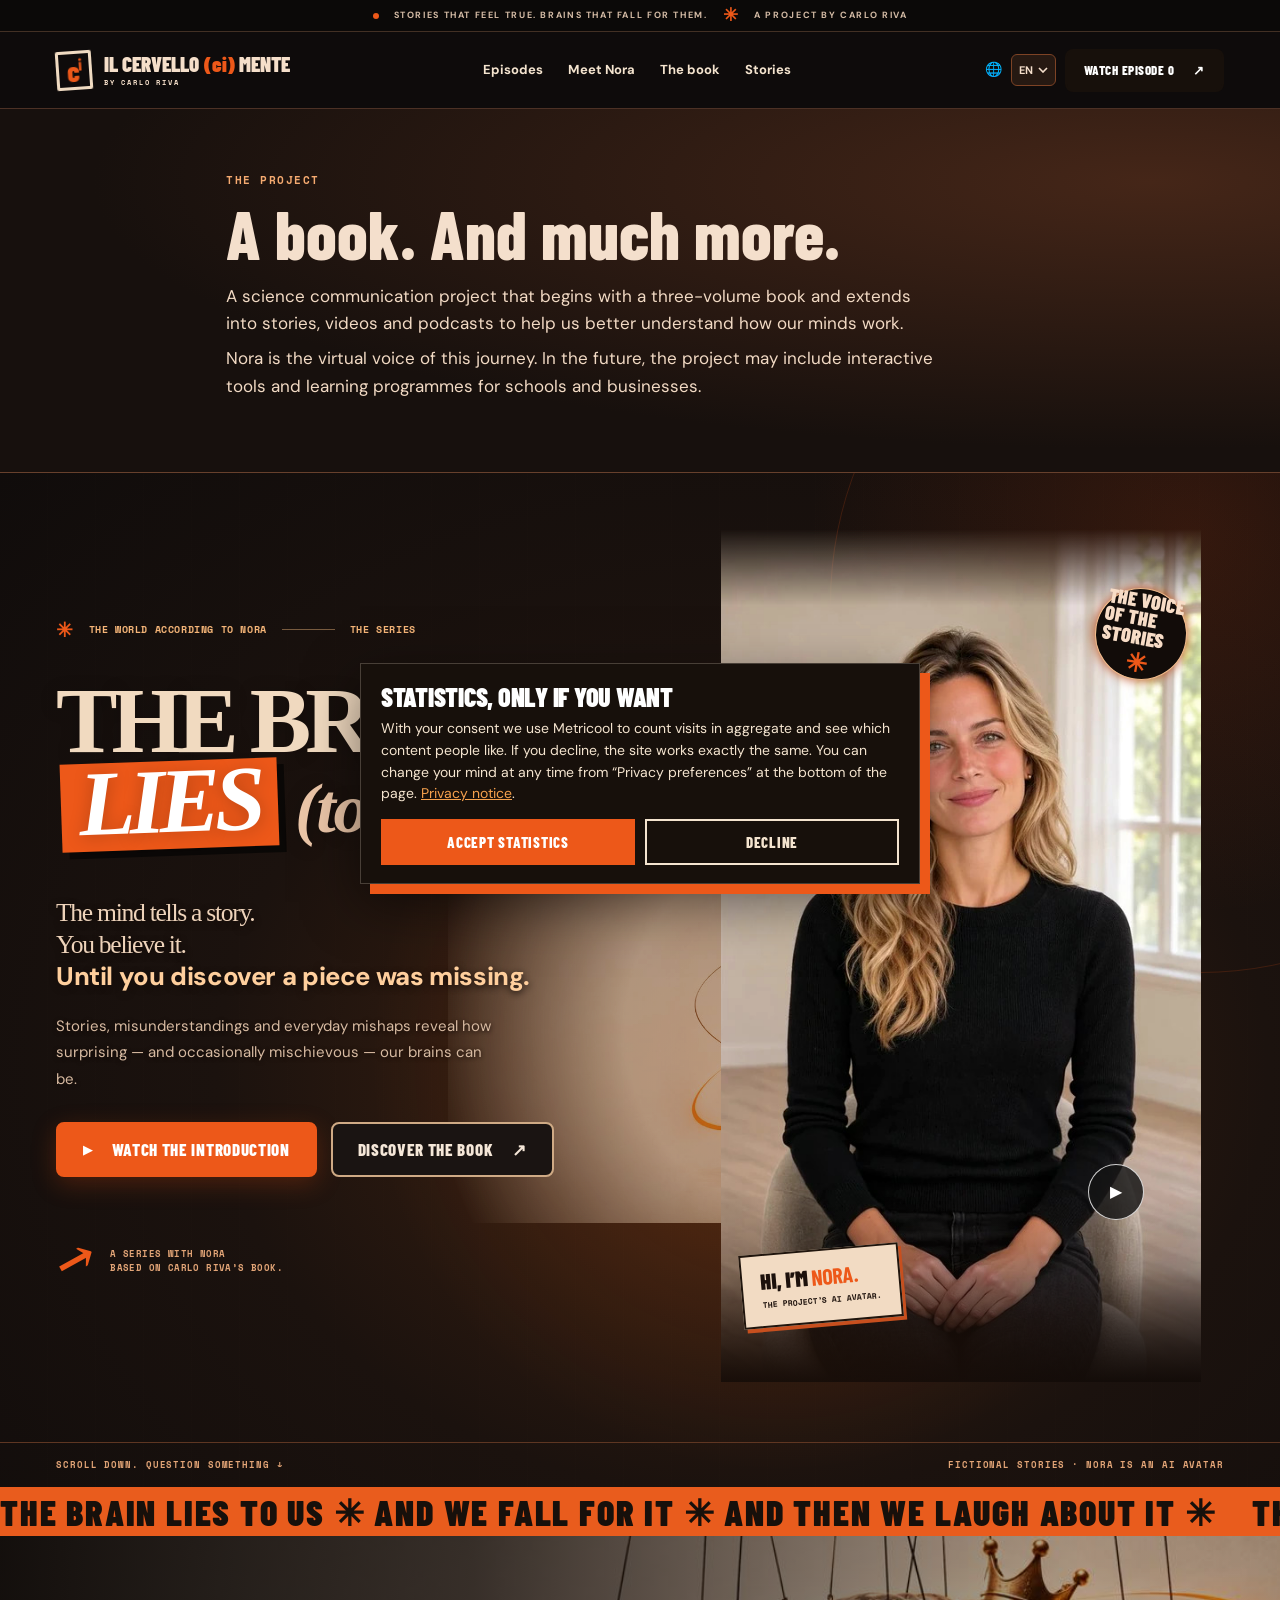
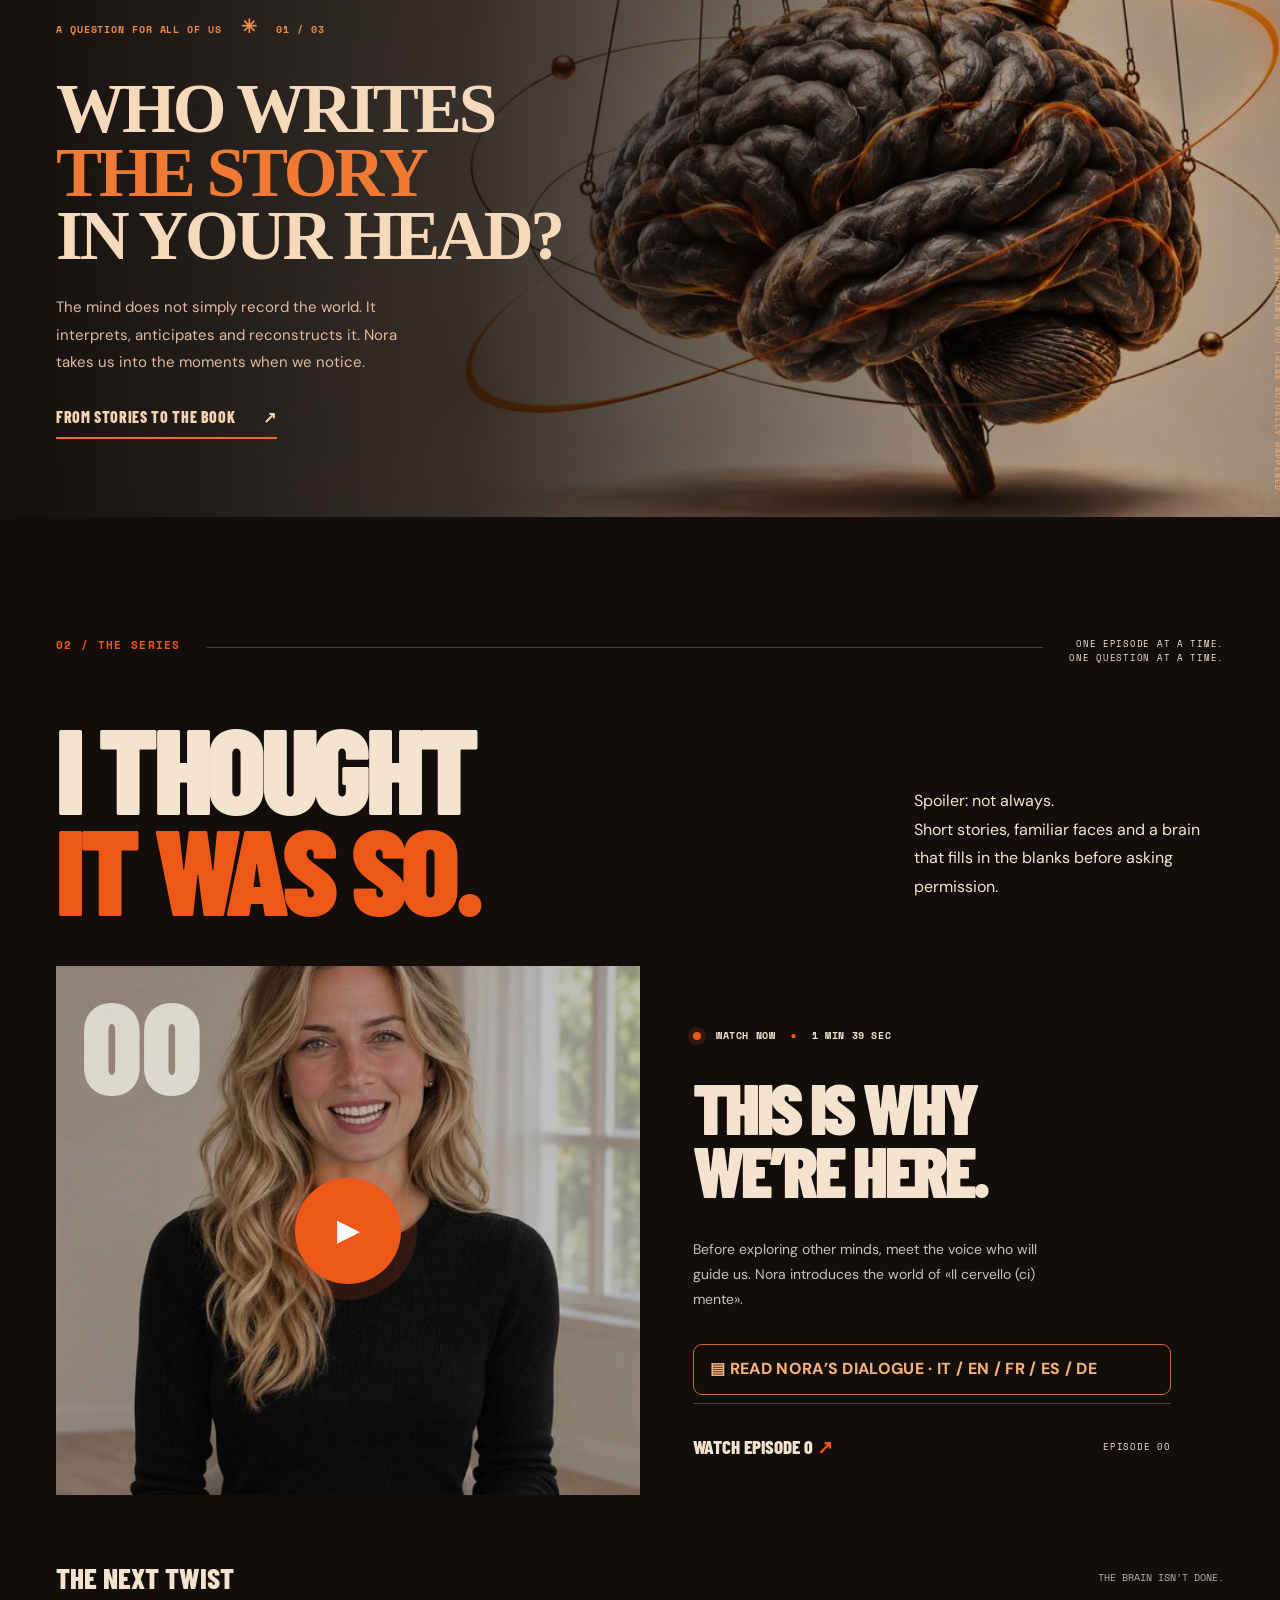
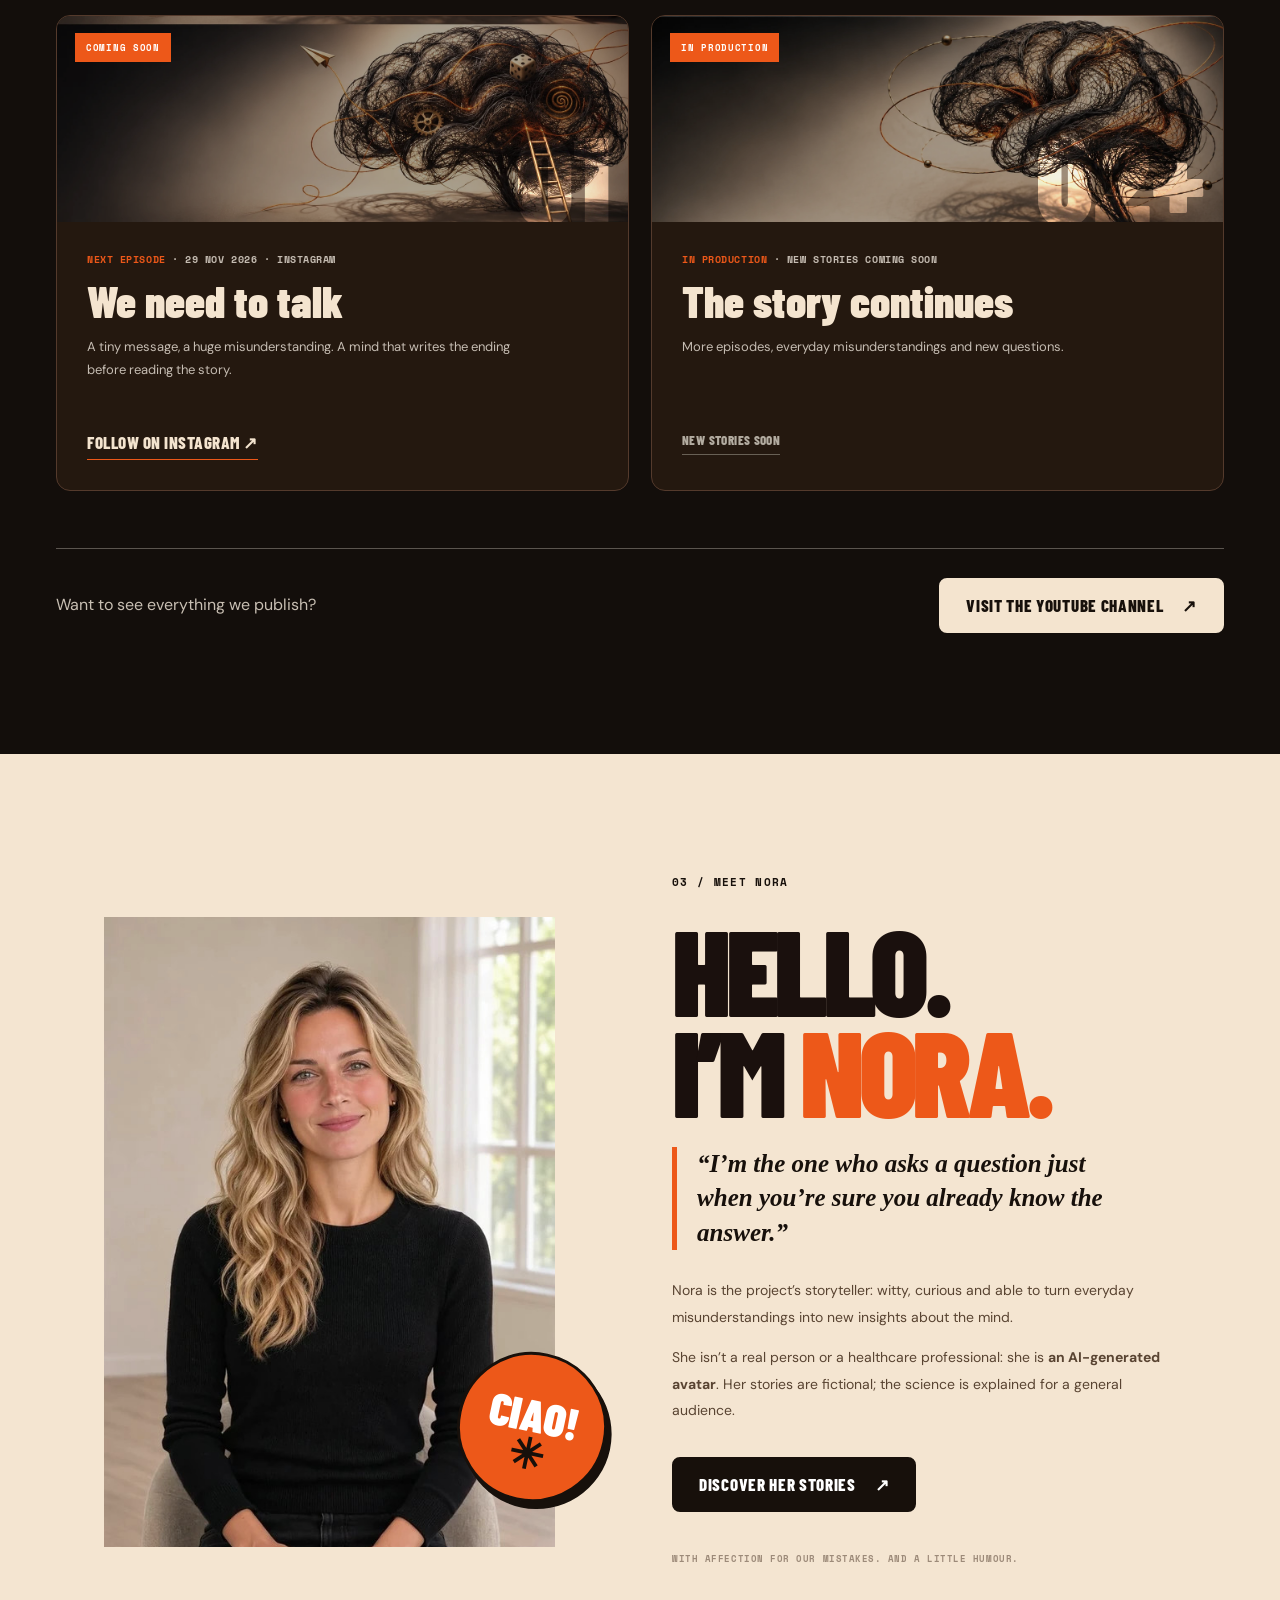
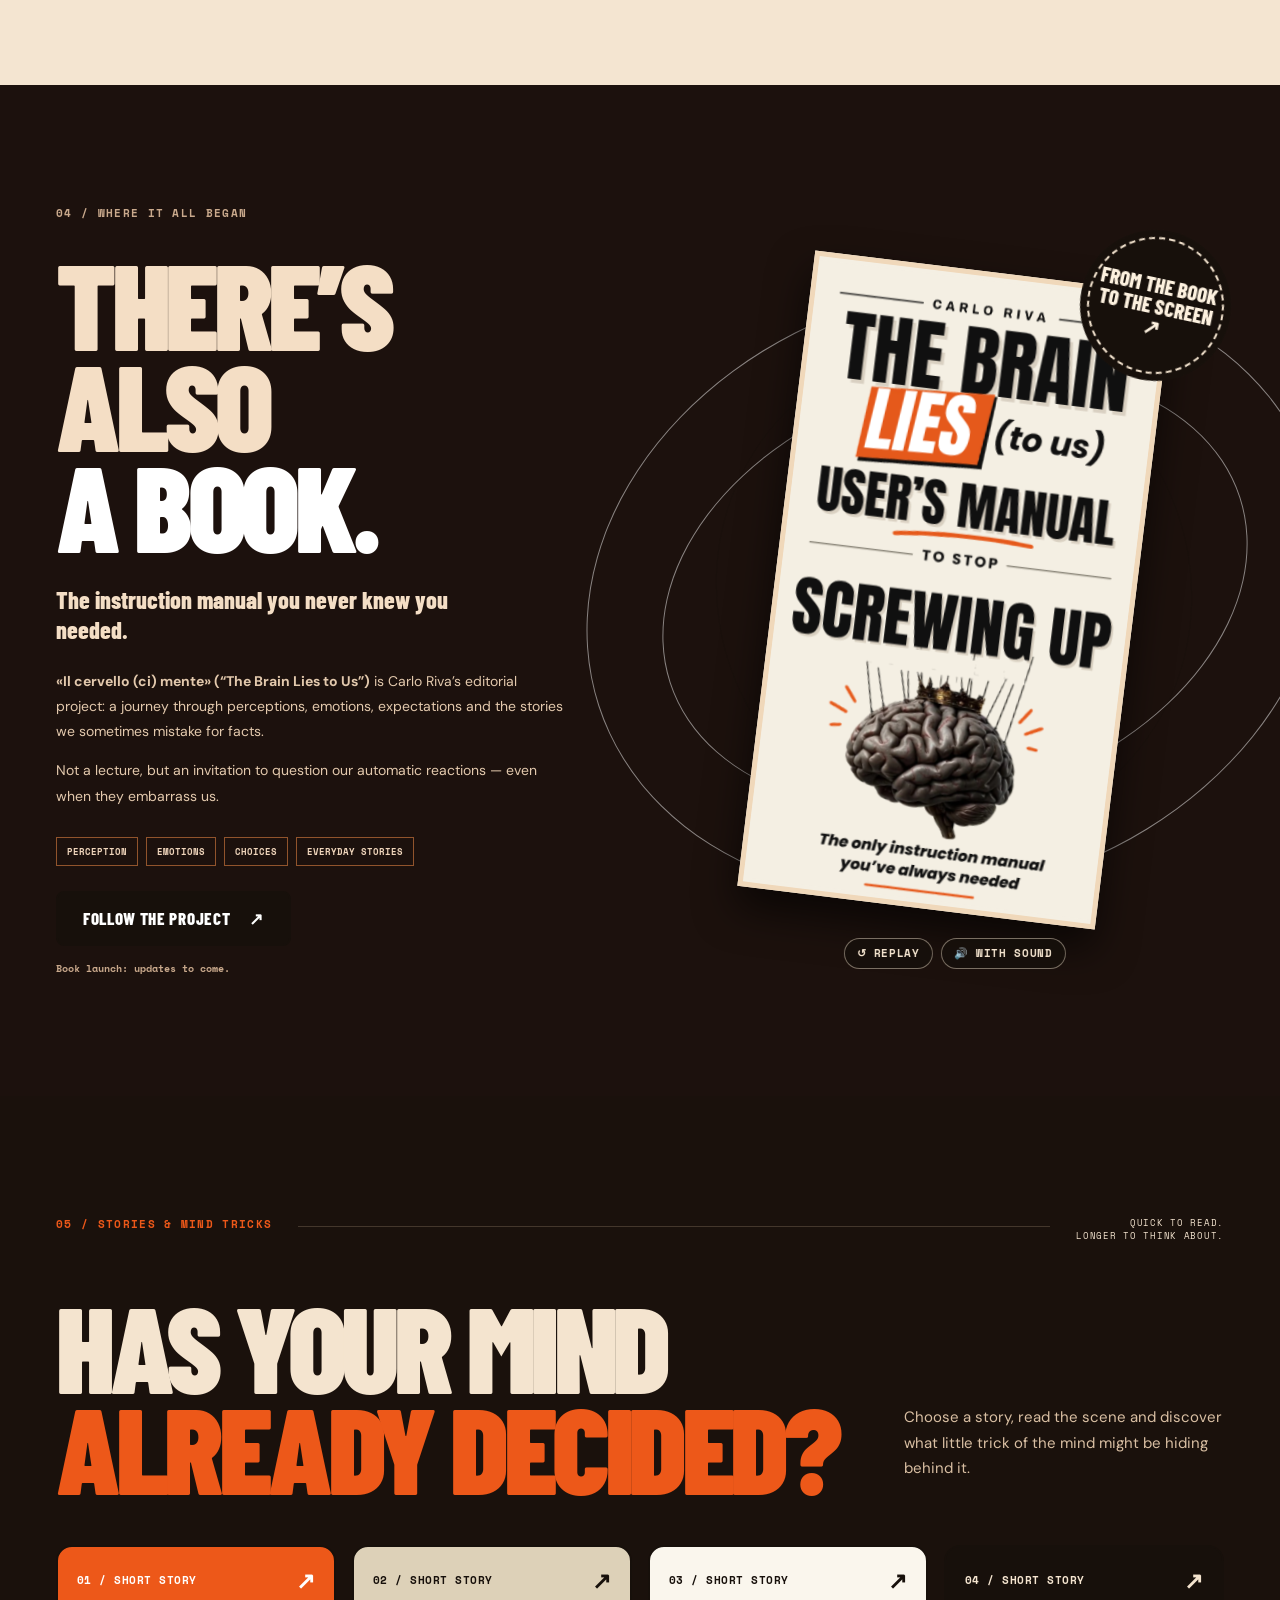
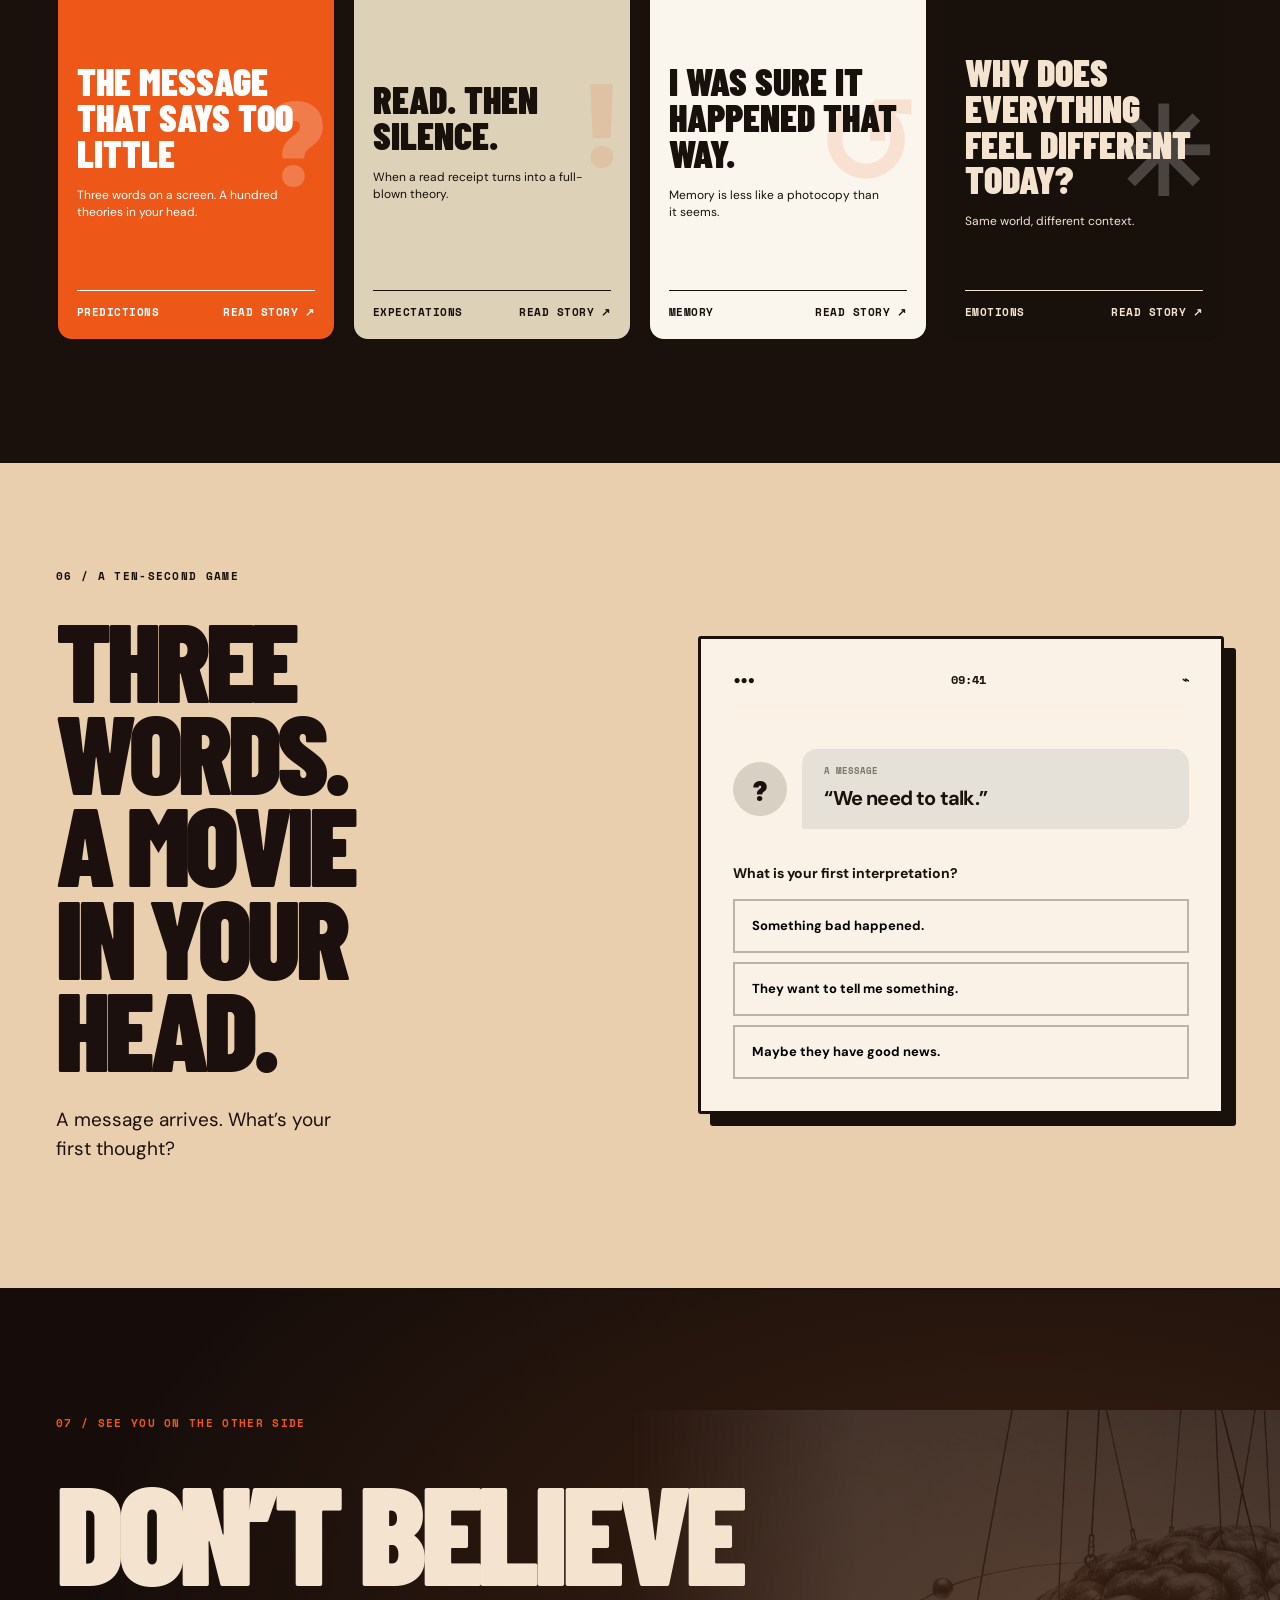
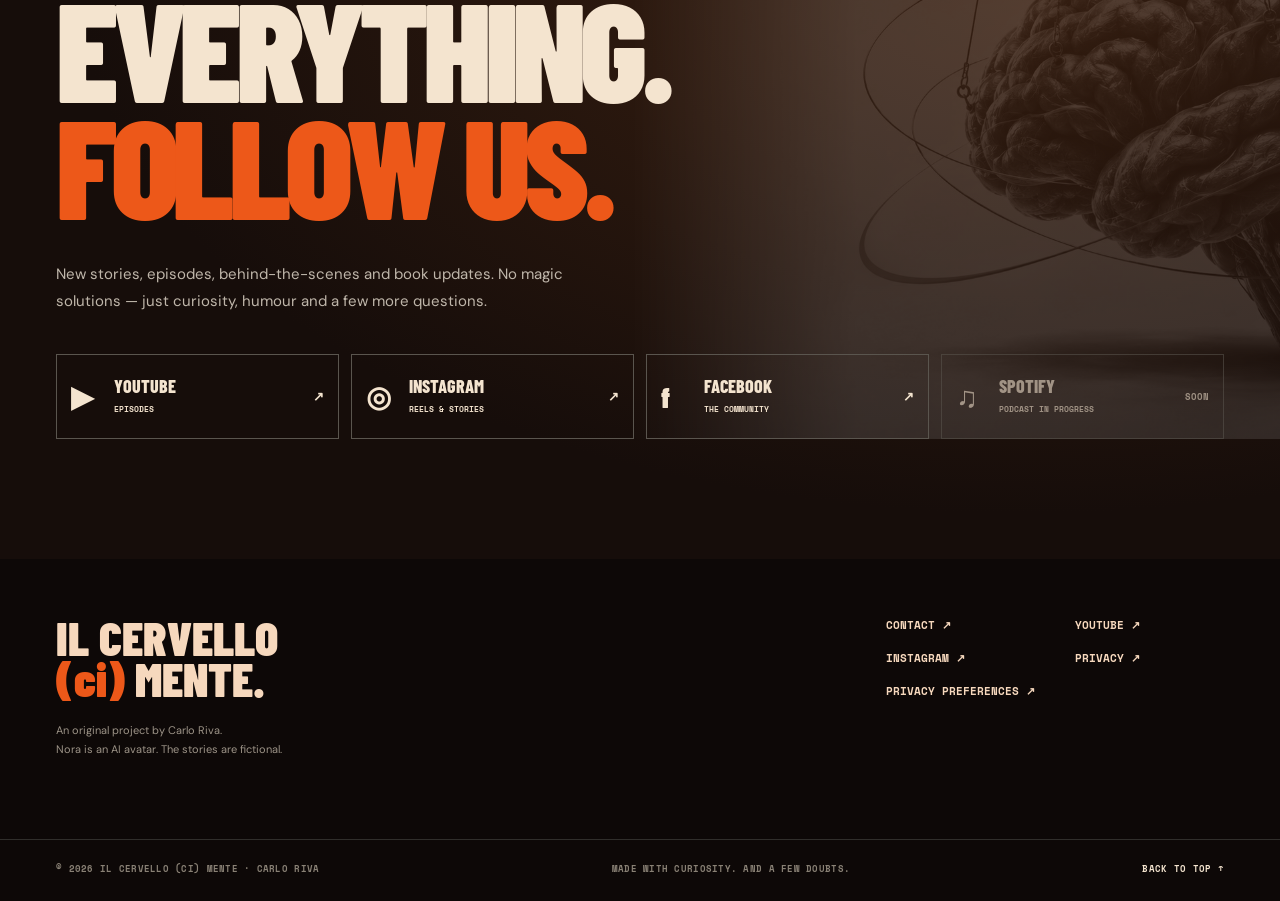
==== index.html @ acd6664f "Associa la presentazione Nora alla lingua selezionata (5 sorgenti locali)" ====
<!doctype html>
<html lang="it">
<head>
  <meta charset="utf-8">
  <meta name="viewport" content="width=device-width, initial-scale=1">
  <meta name="theme-color" content="#15100e">
  <meta name="description" content="Il cervello (ci) mente: storie, neuroscienze e piccoli cortocircuiti della mente. Scopri Nora, avatar IA, le puntate e il libro di Carlo Riva.">
  <meta name="author" content="Carlo Riva">
  <link rel="canonical" href="https://www.ilcervellocimente.com/">
  <meta property="og:url" content="https://www.ilcervellocimente.com/">
  <meta name="robots" content="index,follow"> <!-- Pubblicazione autorizzata il 23/11/2026 -->
  <meta property="og:type" content="website">
  <meta property="og:locale" content="it_IT">
  <meta property="og:site_name" content="Il cervello (ci) mente">
  <meta property="og:title" content="Il cervello (ci) mente — con Nora">
  <meta property="og:description" content="Il cervello racconta storie. A volte ci caschiamo. Scopri Nora, le puntate e il libro di Carlo Riva.">
  <meta property="og:image" content="https://www.ilcervellocimente.com/assets/social-preview.jpg">
  <meta name="twitter:card" content="summary_large_image">
  <meta name="twitter:image" content="https://www.ilcervellocimente.com/assets/social-preview.jpg">
  <link rel="icon" type="image/svg+xml" href="assets/favicon.svg">
  <link rel="apple-touch-icon" href="assets/social-preview.jpg">
  <link rel="manifest" href="manifest.webmanifest">
  
  
  
  
  
  <title>Il cervello (ci) mente — Nora, le puntate e il libro</title>
  <script type="application/ld+json">
  {"@context":"https://schema.org","@type":"WebSite","name":"Il cervello (ci) mente","inLanguage":"it-IT","description":"Progetto editoriale di Carlo Riva con Nora, avatar IA, storie di fantasia e divulgazione sul cervello.","author":{"@type":"Person","name":"Carlo Riva"},"sameAs":["https://www.youtube.com/@ilcervellocimente","https://www.instagram.com/ilcervellocimente/"]}
  </script>
  
  
<!-- Caratteri ospitati sul sito (nessuna richiesta a Google Fonts) -->
<link rel="preload" href="fonts/barlow-condensed-latin-800-normal.woff2" as="font" type="font/woff2" crossorigin><link rel="preload" href="fonts/dm-sans-latin-400-normal.woff2" as="font" type="font/woff2" crossorigin>
<style>@font-face{font-family:'Barlow Condensed';font-style:normal;font-weight:500;font-display:swap;src:url(fonts/barlow-condensed-latin-500-normal.woff2) format('woff2')}@font-face{font-family:'Barlow Condensed';font-style:normal;font-weight:600;font-display:swap;src:url(fonts/barlow-condensed-latin-600-normal.woff2) format('woff2')}@font-face{font-family:'Barlow Condensed';font-style:normal;font-weight:700;font-display:swap;src:url(fonts/barlow-condensed-latin-700-normal.woff2) format('woff2')}@font-face{font-family:'Barlow Condensed';font-style:normal;font-weight:800;font-display:swap;src:url(fonts/barlow-condensed-latin-800-normal.woff2) format('woff2')}@font-face{font-family:'Barlow Condensed';font-style:normal;font-weight:900;font-display:swap;src:url(fonts/barlow-condensed-latin-900-normal.woff2) format('woff2')}@font-face{font-family:'Barlow Condensed';font-style:italic;font-weight:700;font-display:swap;src:url(fonts/barlow-condensed-latin-700-italic.woff2) format('woff2')}@font-face{font-family:'Barlow Condensed';font-style:italic;font-weight:800;font-display:swap;src:url(fonts/barlow-condensed-latin-800-italic.woff2) format('woff2')}@font-face{font-family:'Barlow Condensed';font-style:italic;font-weight:900;font-display:swap;src:url(fonts/barlow-condensed-latin-900-italic.woff2) format('woff2')}@font-face{font-family:'DM Sans';font-style:normal;font-weight:400;font-display:swap;src:url(fonts/dm-sans-latin-400-normal.woff2) format('woff2')}@font-face{font-family:'DM Sans';font-style:normal;font-weight:500;font-display:swap;src:url(fonts/dm-sans-latin-500-normal.woff2) format('woff2')}@font-face{font-family:'DM Sans';font-style:normal;font-weight:600;font-display:swap;src:url(fonts/dm-sans-latin-600-normal.woff2) format('woff2')}@font-face{font-family:'DM Sans';font-style:normal;font-weight:700;font-display:swap;src:url(fonts/dm-sans-latin-700-normal.woff2) format('woff2')}@font-face{font-family:'DM Sans';font-style:normal;font-weight:800;font-display:swap;src:url(fonts/dm-sans-latin-800-normal.woff2) format('woff2')}@font-face{font-family:'DM Sans';font-style:italic;font-weight:400;font-display:swap;src:url(fonts/dm-sans-latin-400-italic.woff2) format('woff2')}@font-face{font-family:'Space Mono';font-style:normal;font-weight:400;font-display:swap;src:url(fonts/space-mono-latin-400-normal.woff2) format('woff2')}@font-face{font-family:'Space Mono';font-style:normal;font-weight:700;font-display:swap;src:url(fonts/space-mono-latin-700-normal.woff2) format('woff2')}@font-face{font-family:'Anton';font-style:normal;font-weight:400;font-display:swap;src:url(fonts/anton-latin-400-normal.woff2) format('woff2')}@font-face{font-family:'Poppins';font-style:normal;font-weight:700;font-display:swap;src:url(fonts/poppins-latin-700-normal.woff2) format('woff2')}@font-face{font-family:'Poppins';font-style:italic;font-weight:700;font-display:swap;src:url(fonts/poppins-latin-700-italic.woff2) format('woff2')}@font-face{font-family:'Poppins';font-style:normal;font-weight:800;font-display:swap;src:url(fonts/poppins-latin-800-normal.woff2) format('woff2')}@font-face{font-family:'Poppins';font-style:italic;font-weight:800;font-display:swap;src:url(fonts/poppins-latin-800-italic.woff2) format('woff2')}
:root{--cream:#f5efe3;--paper:#fffaf0;--ink:#171615;--orange:#ee521b;--orange-deep:#ce3b0d;--charcoal:#1e1e1c;--mute:#716a60;--line:rgba(25,23,19,.16);--heading:'Barlow Condensed',Impact,'Arial Narrow',sans-serif;--body:'DM Sans',Arial,sans-serif;--mono:'Space Mono',monospace;--shell:1340px}
*{box-sizing:border-box}html{scroll-behavior:smooth;scroll-padding-top:96px}body{margin:0;background:var(--cream);font-family:var(--body);color:var(--ink);-webkit-font-smoothing:antialiased;line-height:1.55}button,input{font:inherit}button{cursor:pointer}a{color:inherit;text-decoration:none}img,video{display:block;max-width:100%}button:focus-visible,a:focus-visible{outline:3px solid #f6a14d;outline-offset:4px}::selection{background:var(--orange);color:#fff}.shell{max-width:var(--shell);margin:0 auto;padding:0 56px}.skip-link{position:absolute;top:-150px;left:16px;padding:14px;background:var(--orange);color:#fff;z-index:200}.skip-link:focus{top:16px}.announcement{background:var(--ink);color:var(--cream);height:32px;text-align:center;font-size:9px;letter-spacing:.15em;font-weight:700;display:flex;align-items:center;justify-content:center;gap:15px}.announcement-dot{height:6px;width:6px;background:var(--orange);border-radius:50%}.announcement-separator{color:var(--orange);font-size:18px}.site-header{position:sticky;top:0;background:rgba(245,239,227,.96);z-index:70;border-bottom:1px solid var(--line);backdrop-filter:blur(15px);-webkit-backdrop-filter:blur(15px)}.nav-inner{height:79px;display:flex;align-items:center;justify-content:space-between;gap:25px}.wordmark{display:flex;gap:12px;align-items:center;flex-shrink:0}.wordmark-icon{display:flex;position:relative;align-items:center;justify-content:center;min-width:36px;height:39px;border:2px solid var(--ink);font-family:var(--heading);font-size:28px;font-weight:800;line-height:1;letter-spacing:-.05em}.wordmark-icon span{font-family:var(--body);color:var(--orange);font-weight:800;font-size:17px;transform:translate(0,-5px)}.wordmark-type{font-family:var(--heading);font-size:21px;font-weight:900;line-height:.91;letter-spacing:-.025em}.wordmark-type em{color:var(--orange);font-style:normal}.wordmark-small{font-family:var(--mono);font-size:7px;display:block;letter-spacing:.16em;font-weight:700;margin-top:7px}.desktop-nav{display:flex;align-items:center;gap:25px;font-size:12px;font-weight:700}.desktop-nav a{transition:color .2s}.desktop-nav a:hover{color:var(--orange)}.nav-actions{display:flex;align-items:center;gap:12px}.btn{min-height:55px;display:inline-flex;align-items:center;justify-content:center;gap:19px;padding:15px 25px;font-family:var(--heading);font-size:17px;line-height:1;letter-spacing:.04em;font-weight:800;text-align:center;border:2px solid transparent;transition:transform .2s,background .2s,color .2s,border .2s}.btn:hover{transform:translateY(-3px)}.btn-small{min-height:43px;padding:10px 17px;font-size:13px}.btn-dark{background:var(--ink);color:#fff;border-color:var(--ink)}.btn-dark:hover{background:#33312f}.btn-cream{background:var(--cream);color:var(--ink);border-color:var(--cream)}.btn-orange{background:var(--orange);color:#fff;border-color:var(--orange);box-shadow:6px 6px 0 #161412}.btn-orange:hover{background:var(--orange-deep);border-color:var(--orange-deep);box-shadow:3px 3px 0 #161412}.btn-outline{border-color:var(--ink);background:transparent;color:var(--ink)}.btn-outline:hover{background:var(--ink);color:#fff}.play-symbol{font-size:12px}.menu-toggle{display:none;border:2px solid var(--ink);width:43px;height:43px;background:transparent;flex-direction:column;justify-content:center;align-items:center;gap:6px}.menu-toggle span{height:2px;width:19px;background:var(--ink)}.mobile-menu{display:none}.section-cream{background:var(--cream)}.hero{position:relative;overflow:hidden}.decor-circle{position:absolute;right:-290px;top:-240px;width:740px;height:740px;border-radius:50%;border:1px solid rgba(230,82,27,.18);pointer-events:none}.hero-grid{display:grid;grid-template-columns:1.07fr .93fr;min-height:690px;align-items:center;gap:25px;padding-top:59px;padding-bottom:52px}.hero-copy{position:relative;z-index:2;padding-right:15px}.eyebrow{display:flex;align-items:center;gap:15px;font-family:var(--mono);font-size:10px;font-weight:700;letter-spacing:.06em}.asterisk{font-size:20px;color:var(--orange)}.eyebrow-line{height:1px;width:53px;background:var(--line)}.display-xl,.display-lg,.display-md{font-family:var(--heading);font-weight:900;line-height:.83;letter-spacing:-.045em;margin:0;text-transform:uppercase}.display-xl{font-size:clamp(80px,8.2vw,133px);margin:36px 0 31px;max-width:850px;white-space:nowrap}.hero-ci{font-family:Georgia,serif;letter-spacing:-.12em;font-style:italic;font-weight:700;font-size:.72em;text-transform:none}.hero-mente{display:inline-block;position:relative;background:var(--orange);color:#fff;padding:1px 14px 9px 10px;transform:rotate(-2deg);margin-left:5px;box-shadow:9px 7px 0 #161615}.hero-period{color:var(--cream)}.hero-lead{font-size:clamp(21px,2.05vw,29px);font-weight:500;line-height:1.25;letter-spacing:-.05em;margin:37px 0 14px}.hero-lead strong{font-weight:800}.hero-paragraph{max-width:520px;font-size:15px;color:#4f4a45;margin-bottom:30px;line-height:1.75}.hero-buttons{display:flex;align-items:center;flex-wrap:wrap;gap:14px}.hero-note{margin-top:48px;display:flex;align-items:center;gap:16px;font-family:var(--mono);font-size:9px;letter-spacing:.045em;line-height:1.6;font-weight:700;color:#6b6258}.scribble-arrow{color:var(--orange);font-size:45px;font-family:serif;transform:rotate(16deg)}.hero-visual{position:relative;max-width:510px;justify-self:end;width:100%;min-height:600px;display:flex;align-items:center;justify-content:center}.hero-visual:before{content:'';position:absolute;inset:28px 12px 6px 40px;background:var(--orange);border-radius:45% 45% 12% 12%;transform:rotate(7deg)}.hero-visual:after{content:'';position:absolute;inset:70px -12px 26px 75px;background:url('assets/cervello-fili.jpg') center/cover;opacity:.3;mix-blend-mode:multiply;clip-path:ellipse(45% 40%)}.hero-image-frame{position:relative;z-index:2;border:10px solid var(--ink);border-radius:220px 220px 15px 15px;overflow:hidden;width:72%;aspect-ratio:9 / 13.2;box-shadow:17px 19px 0 rgba(0,0,0,.11);background:#b5a18a;transform:rotate(2deg)}.hero-video-wrap{position:absolute;inset:0}.nora-loop{height:100%;width:100%;object-fit:cover;object-position:50% 44%;filter:saturate(.9)}.hero-video-wrap:after{content:'';position:absolute;bottom:0;left:0;right:0;height:22%;pointer-events:none;background:linear-gradient(transparent,rgba(0,0,0,.45))}.hero-video-play{position:absolute;z-index:3;bottom:20px;right:18px;border:1px solid rgba(255,255,255,.8);background:rgba(20,20,20,.82);color:white;border-radius:50%;height:50px;width:50px;display:grid;place-items:center;transition:transform .2s}.hero-video-play:hover{transform:scale(1.1)}.hero-sticker{position:absolute;z-index:4}.sticker-top{top:45px;right:-5px;width:123px;height:123px;background:var(--paper);border:3px solid var(--ink);border-radius:50%;display:flex;align-items:center;justify-content:center;flex-direction:column;transform:rotate(12deg);font-family:var(--heading);font-size:29px;font-weight:900;box-shadow:5px 6px 0 var(--ink)}.sticker-smile{font-size:50px;color:var(--orange);line-height:.8}.sticker-bottom{position:absolute;left:-26px;bottom:32px;max-width:232px;background:var(--cream);border:3px solid var(--ink);padding:16px 18px;font-family:var(--heading);font-size:25px;font-weight:900;line-height:1;transform:rotate(-7deg);box-shadow:6px 6px 0 var(--orange)}.sticker-bottom strong{color:var(--orange)}.sticker-bottom span{display:block;font-family:var(--mono);font-size:8px;line-height:1.45;font-weight:700;margin-top:8px}.vertical-label{position:absolute;top:50%;right:-36px;transform:translateY(-50%) rotate(90deg);font-family:var(--mono);font-size:9px;letter-spacing:.3em;font-weight:700}.hero-bottom{display:flex;justify-content:space-between;padding-bottom:15px;font-size:9px;letter-spacing:.1em;font-family:var(--mono);font-weight:700;color:#786e64}.ticker{overflow:hidden;background:var(--orange);border-top:2px solid var(--ink);border-bottom:2px solid var(--ink);color:var(--ink);height:57px;display:flex;align-items:center;white-space:nowrap}.ticker-track{font-family:var(--heading);font-size:36px;font-weight:900;letter-spacing:.05em;line-height:1;animation:ticker 31s linear infinite}.ticker-track span{display:inline-block;min-width:200vw}@keyframes ticker{to{transform:translateX(-50%)}}.section-space{padding:112px 0}.dark-section{background:var(--charcoal);color:var(--cream)}.section-top{display:flex;align-items:flex-start;justify-content:space-between;gap:26px;margin-bottom:52px}.section-index{font-family:var(--mono);font-size:11px;letter-spacing:.12em;font-weight:700;color:var(--orange)}.section-index-dark{color:var(--ink)}.small-rule{background:rgba(255,255,255,.22);height:1px;flex:1;margin-top:10px}.section-aside{font-family:var(--mono);font-size:9px;line-height:1.5;letter-spacing:.08em;text-align:right}.title-row,.stories-heading{display:flex;align-items:flex-end;justify-content:space-between;gap:60px;margin-bottom:48px}.display-lg{font-size:clamp(72px,9.5vw,144px)}.display-md{font-size:clamp(66px,8.7vw,120px)}.display-lg em{color:var(--orange);font-style:normal}.section-intro{max-width:310px;font-size:16px;line-height:1.8}.featured-episode{display:grid;grid-template-columns:1fr 1fr;min-height:440px;background:#302d28;border:1px solid #686055}.featured-media{position:relative;overflow:hidden;min-height:410px;background:var(--ink)}.featured-media img{width:100%;height:100%;position:absolute;inset:0;object-fit:cover;object-position:center 37%;filter:brightness(.76) saturate(.84);transition:transform .8s}.featured-media:hover img{transform:scale(1.04)}.featured-number{position:absolute;top:12px;left:26px;font-family:var(--heading);font-size:130px;font-weight:900;line-height:1;color:rgba(255,255,255,.68);mix-blend-mode:overlay}.big-play{width:106px;height:106px;background:var(--orange);border:none;color:white;border-radius:50%;font-size:30px;display:grid;place-items:center;position:absolute;top:50%;left:50%;transform:translate(-50%,-50%);box-shadow:0 0 0 16px rgba(238,82,27,.15);transition:transform .2s,box-shadow .2s}.big-play:hover{transform:translate(-50%,-50%) scale(1.09);box-shadow:0 0 0 25px rgba(238,82,27,.11)}.featured-info{padding:62px 53px 34px;display:flex;flex-direction:column}.eyebrow-light{color:var(--cream)}.live-dot{height:8px;width:8px;background:var(--orange);border-radius:50%;box-shadow:0 0 0 5px rgba(238,82,27,.14)}.light-dot{color:var(--orange)}.featured-info h3{font:900 clamp(56px,5.6vw,89px)/.88 var(--heading);margin:32px 0 21px;letter-spacing:-.035em}.featured-info p{max-width:370px;color:#c9c2b7;line-height:1.8;font-size:14px}.featured-bottom{margin-top:auto;border-top:1px solid rgba(255,255,255,.2);padding-top:28px;display:flex;justify-content:space-between;align-items:center;gap:10px;font-family:var(--mono);font-size:9px;letter-spacing:.09em}.text-link{background:none;border:0;padding:0;font-family:var(--heading);font-weight:800;font-size:19px}.light-link{color:var(--cream);text-align:left}.light-link span{color:var(--orange)}.episodes-subtitle{margin:65px 0 20px;display:flex;align-items:center;justify-content:space-between;gap:15px}.episodes-subtitle h3{font:800 29px var(--heading);margin:0}.episodes-subtitle span{font:10px var(--mono);color:#bdb2a3}.episode-grid{display:grid;grid-template-columns:repeat(2,minmax(0,1fr));gap:22px}.episode-card{border:1px solid #5d584f;background:#272623;overflow:hidden}.episode-thumb{height:206px;position:relative;overflow:hidden}.episode-thumb img{height:100%;width:100%;object-fit:cover;filter:brightness(.67) grayscale(.22);transition:transform .5s}.episode-card:hover .episode-thumb img{transform:scale(1.04)}.episode-badge{position:absolute;top:17px;left:18px;background:var(--orange);color:white;padding:8px 11px;font:700 9px var(--mono);letter-spacing:.08em}.episode-giant{position:absolute;bottom:-29px;right:17px;font:900 125px var(--heading);color:rgba(255,255,255,.88);mix-blend-mode:overlay}.episode-details{padding:30px}.episode-kicker{font:700 10px var(--mono);color:var(--orange);letter-spacing:.055em}.episode-kicker span{color:#c5bcb2}.episode-details h4{font:900 44px/.92 var(--heading);margin:14px 0}.episode-details p{max-width:440px;font-size:13px;line-height:1.75;color:#c5bcb2;min-height:67px}.episode-action,.episode-label{display:inline-flex;margin-top:16px;background:none;color:var(--cream);padding:0;border:0;border-bottom:1px solid var(--orange);padding-bottom:6px;font:800 17px var(--heading);letter-spacing:.03em}.episode-label{font-size:13px;color:#b3aca1;border-color:#686055}.episodes-footer{border-top:1px solid #5b554f;margin-top:57px;padding-top:28px;display:flex;gap:20px;align-items:center;justify-content:space-between}.episodes-footer p{color:#c8bfb3}.nora-section{background:#f7f1e6;overflow:hidden}.nora-grid{display:grid;grid-template-columns:.95fr 1.05fr;align-items:center;gap:10%}.nora-photo{position:relative;margin:25px 0 0 48px}.nora-photo:before{content:'';position:absolute;inset:-33px -28px 27px -33px;border:2px dashed var(--orange);border-radius:47% 47% 0 0}.nora-photo>img{position:relative;width:100%;height:630px;object-fit:cover;object-position:center 27%;border:8px solid var(--ink);border-radius:48% 48% 0 0;filter:saturate(.85);box-shadow:-15px 14px 0 var(--orange)}.nora-photo-badge{position:absolute;right:-52px;bottom:45px;width:150px;height:150px;border-radius:50%;background:var(--orange);border:3px solid var(--ink);display:flex;align-items:center;justify-content:center;flex-direction:column;transform:rotate(12deg);font:900 45px var(--heading);color:white;box-shadow:6px 6px 0 var(--ink)}.heart-ink{font-size:42px;line-height:.6;color:var(--ink)}.nora-content .display-lg{margin:27px 0}.nora-content .display-lg span{color:var(--orange)}.nora-content>p:not(.nora-quote){font-size:14px;line-height:1.9;color:#514c45;max-width:490px}.nora-quote{font:700 italic 25px/1.38 Georgia,serif;max-width:440px;margin:27px 0;color:var(--ink)}.nora-content .btn{margin-top:19px}.tiny-annotation{margin-top:40px;font:700 9px var(--mono);letter-spacing:.06em;color:#9c8a79}.book-section{background:#ec551c;overflow:hidden}.book-grid{display:grid;grid-template-columns:1fr 1fr;gap:90px;align-items:center}.book-copy .display-lg{margin:30px 0}.book-copy .display-lg span{color:#fff}.book-headline{font:800 24px/1.25 var(--heading);max-width:420px}.book-copy>p:not(.book-headline){max-width:510px;font-size:14px;line-height:1.8;color:#331c12}.book-topics{display:flex;flex-wrap:wrap;gap:8px;margin:28px 0 25px}.book-topics span{border:1px solid #261811;padding:7px 10px;font:700 9px var(--mono)}.book-meta{display:block;margin-top:15px;color:#4c2f22;font:700 10px var(--mono)}.book-art{min-height:650px;display:flex;align-items:center;justify-content:center;position:relative}.book-art>img{position:relative;z-index:2;width:360px;max-width:80%;transform:rotate(7deg);box-shadow:24px 27px 0 rgba(22,15,11,.28),27px 31px 40px rgba(22,15,11,.15);transition:transform .4s}.book-art:hover>img{transform:rotate(1deg) translateY(-12px)}.book-orbit{border:1px solid rgba(255,255,255,.48);position:absolute;top:50%;left:50%;border-radius:50%;transform:translate(-50%,-50%) rotate(-18deg)}.orbit-one{width:600px;height:420px}.orbit-two{width:750px;height:600px}.book-stamp{position:absolute;z-index:3;top:66px;right:0;transform:rotate(15deg);width:137px;height:137px;border-radius:50%;background:var(--ink);color:var(--paper);display:grid;place-items:center;text-align:center;font:800 21px/1 var(--heading);border:2px dashed var(--cream);box-shadow:0 0 0 7px var(--ink)}.stories-section{background:var(--cream)}.stories-section .small-rule{background:var(--line)}.stories-heading{align-items:end}.stories-heading .display-lg em{color:var(--orange)}.stories-heading p{max-width:320px;font-size:15px;line-height:1.7;color:#514b45}.story-grid{display:grid;grid-template-columns:repeat(4,minmax(0,1fr));gap:16px}.story-card{min-width:0;min-height:396px;padding:19px;display:flex;flex-direction:column;justify-content:space-between;align-items:stretch;text-align:left;border:2px solid var(--ink);transition:transform .25s,box-shadow .25s;overflow:hidden;position:relative}.story-card:hover{transform:translateY(-8px);box-shadow:7px 7px 0 var(--ink)}.story-orange{background:var(--orange);color:white}.story-cream{background:#ddd1b8;color:var(--ink)}.story-paper{background:#faf6ed;color:var(--ink)}.story-dark{background:var(--ink);color:var(--cream)}.story-top,.story-bottom{display:flex;align-items:center;justify-content:space-between;gap:8px;position:relative;z-index:2;font:700 9px var(--mono);letter-spacing:.045em}.story-top>span:last-child{font-size:23px}.story-bottom{border-top:1px solid currentColor;padding-top:14px}.story-card-center{display:flex;flex-direction:column;gap:15px;position:relative;z-index:1}.story-card-center strong{font:900 38px/.94 var(--heading);text-transform:uppercase}.story-teaser{font-size:12px;line-height:1.45;max-width:210px}.story-card-decoration{font:900 120px/.8 var(--heading);color:rgba(255,255,255,.22);position:absolute;right:-9px;bottom:35px;z-index:-1}.story-cream .story-card-decoration,.story-paper .story-card-decoration{color:rgba(238,82,27,.13)}.quiz-section{padding:105px 0;background:#ded7c8;border-top:2px solid var(--ink);border-bottom:2px solid var(--ink)}.quiz-grid{display:grid;grid-template-columns:1fr 1fr;gap:10%;align-items:center}.quiz-left .display-md{margin:28px 0 30px}.quiz-left p{font-size:19px;max-width:310px}.quiz-card{background:var(--paper);border:3px solid var(--ink);border-radius:20px;box-shadow:12px 12px 0 var(--ink);padding:32px;max-width:550px}.quiz-phone-top{display:flex;justify-content:space-between;font:700 12px var(--mono);border-bottom:1px solid var(--line);padding-bottom:18px}.quiz-message{display:flex;gap:15px;align-items:center;margin:42px 0 34px}.message-avatar{height:54px;width:54px;border-radius:50%;background:#d8d0c2;display:grid;place-items:center;font:900 29px var(--heading)}.message-body{background:#e5e1d8;border-radius:15px 15px 15px 2px;padding:15px 22px;flex:1}.message-body span{display:block;font:700 9px var(--mono);color:#7d766b;margin-bottom:6px}.message-body strong{font-size:20px;letter-spacing:-.04em}.quiz-question{font-size:14px;font-weight:700}.quiz-options{display:flex;flex-direction:column;gap:9px}.quiz-option{text-align:left;background:transparent;border:2px solid #bcb2a5;padding:15px 17px;font-size:13px;font-weight:700;transition:background .2s,color .2s}.quiz-option:not([disabled]):hover,.quiz-option.selected{background:var(--orange);color:#fff;border-color:var(--ink)}.quiz-option[disabled]:not(.selected){opacity:.58;cursor:default}.quiz-answer{background:#262422;color:white;padding:20px 22px;margin-top:19px}.quiz-answer strong{color:#ffa074}.quiz-answer p{font-size:12px;line-height:1.7}.quiz-reset{background:none;color:#fff;border:0;border-bottom:1px solid var(--orange);padding:8px 0;font:800 15px var(--heading)}.last-cta{background:#191918;color:var(--cream);position:relative;overflow:hidden}.last-cta .shell{position:relative}.last-cta-art{position:absolute;inset:0 -110px 0 49%;background:url('assets/cervello-fili.jpg') center/cover;opacity:.19;filter:grayscale(1);mask-image:linear-gradient(90deg,transparent,#000 30%);pointer-events:none}.last-cta-content{position:relative;z-index:1}.last-cta .display-lg{font-size:clamp(75px,11vw,159px);margin:38px 0}.last-cta .display-lg em{color:var(--orange)}.last-cta-content>p{max-width:570px;color:#bfb6aa;font-size:15px;line-height:1.8;margin-bottom:39px}.social-grid{display:grid;grid-template-columns:repeat(4,minmax(0,1fr));gap:12px}.social-grid>a,.social-soon{display:flex;align-items:center;gap:12px;min-height:85px;border:1px solid #5a554e;padding:14px;transition:background .2s,border .2s}.social-grid>a:hover{background:var(--orange);border-color:var(--orange);color:white}.social-grid>a>span:first-child,.social-soon>span:first-child{font:900 29px var(--heading);width:31px}.social-grid>a>span:nth-child(2),.social-soon>span:nth-child(2){font:800 18px var(--heading);line-height:1}.social-grid small{display:block;margin-top:8px;font:700 8px var(--mono);white-space:nowrap}.social-grid b{margin-left:auto;font:700 13px var(--mono)}.social-soon{opacity:.56}.social-soon b{font-size:9px}.footer{background:#0d0c0b;color:#f3ecdf}.footer-top{display:flex;justify-content:space-between;padding-top:58px;padding-bottom:68px;gap:35px}.footer-logo{font:900 48px/.85 var(--heading)}.footer-logo em{color:var(--orange);font-style:normal}.footer-top p{font-size:11px;color:#9c9387;line-height:1.8;margin-top:22px}.footer-right{display:grid;grid-template-columns:repeat(2,minmax(100px,1fr));gap:17px 40px;align-self:start;font:700 11px var(--mono)}.footer-right a:hover{color:var(--orange)}.footer-bottom{display:flex;justify-content:space-between;gap:18px;border-top:1px solid #302e2b;padding-top:22px;padding-bottom:26px;color:#898175;font:700 9px var(--mono);letter-spacing:.03em}.footer-bottom a{color:var(--cream)}.modal[hidden],.quiz-answer[hidden]{display:none!important}.modal{position:fixed;inset:0;z-index:150;display:grid;place-items:center;padding:20px}.modal-shade{position:absolute;inset:0;background:rgba(10,9,8,.88);backdrop-filter:blur(8px)}.modal-panel{width:min(850px,100%);position:relative;background:var(--cream);max-height:90dvh;overflow:auto;box-shadow:14px 14px 0 var(--orange);padding:20px;color:var(--ink)}.modal-top{display:flex;justify-content:space-between;align-items:center;padding-bottom:12px;font:800 12px var(--mono);letter-spacing:.04em}.modal-close{width:43px;height:43px;border:2px solid var(--ink);display:grid;place-items:center;background:transparent;color:var(--ink);font-size:31px;line-height:1}.video-embed{aspect-ratio:9/16;background:#000;position:relative;width:min(360px,100%);margin:0 auto}.video-embed iframe,.video-embed video{width:100%;height:100%;position:absolute;inset:0;border:0}.video-embed video{background:#000;object-fit:contain}.video-panel>p{font-size:11px;line-height:1.6}.video-panel>p a{font-weight:800;text-decoration:underline}.story-panel{max-width:700px}.story-panel-content{padding:22px 23px 34px}.story-panel-content h2{font:900 clamp(48px,7vw,80px)/.93 var(--heading);margin:20px 0 33px}.story-scene,.story-explain{margin-bottom:22px}.story-scene>span,.story-explain>span{font:700 10px var(--mono);color:var(--orange)}.story-scene p,.story-explain p{font-size:16px;line-height:1.7}.story-panel blockquote{font:italic 24px/1.5 Georgia,serif;border-left:5px solid var(--orange);padding:4px 0 4px 20px;margin:30px 0}.story-disclaimer{font-size:11px;color:#736b61;line-height:1.7}.privacy-panel{max-width:550px;padding:28px}.privacy-panel h2{font:900 50px var(--heading);margin:25px 0}.privacy-panel p{font-size:13px;line-height:1.8}.privacy-panel>a{font-weight:800;text-decoration:underline}.modal-open{overflow:hidden}.reveal{opacity:0;transform:translateY(26px);transition:opacity .6s ease,transform .6s ease}.reveal.visible{opacity:1;transform:translateY(0)}
@media(max-width:1200px){.shell{padding:0 35px}.desktop-nav{gap:18px}.nav-watch{font-size:12px}.hero-grid{gap:6px}.display-xl{font-size:clamp(78px,8vw,120px)}.hero-visual{min-height:520px}.sticker-top{right:-12px}.story-card-center strong{font-size:32px}.social-grid{grid-template-columns:repeat(2,minmax(0,1fr))}.book-grid{gap:40px}.book-art{min-height:590px}}
@media(max-width:950px){.desktop-nav{display:none}.menu-toggle{display:flex}.mobile-menu.is-open{display:flex}.mobile-menu{position:absolute;top:100%;left:0;right:0;background:var(--cream);padding:20px 35px 35px;flex-direction:column;gap:0;border-bottom:3px solid var(--ink);box-shadow:0 12px 20px rgba(0,0,0,.14)}.mobile-menu a{font:800 31px var(--heading);border-bottom:1px solid var(--line);padding:10px 0}.hero-grid{grid-template-columns:1fr 1fr;min-height:610px}.hero-visual{min-height:475px}.display-xl{font-size:clamp(65px,8.2vw,95px)}.hero-ci{font-size:.72em}.hero-visual:before{inset:30px 12px 30px 15px}.hero-image-frame{width:80%;border-width:7px}.sticker-bottom{left:-4px;max-width:175px;font-size:18px}.sticker-top{width:90px;height:90px;font-size:22px}.sticker-smile{font-size:36px}.vertical-label{display:none}.hero-lead{font-size:21px}.hero-paragraph{font-size:13px}.hero-buttons .btn{min-height:45px;padding:10px 15px;font-size:14px}.nora-grid{gap:7%}.nora-photo{margin-left:20px}.nora-photo>img{height:540px}.display-lg{font-size:clamp(65px,9vw,100px)}.story-grid{grid-template-columns:repeat(2,minmax(0,1fr))}.story-card{min-height:310px}.book-stamp{right:8px}}
@media(max-width:700px){html{scroll-padding-top:70px}.shell{padding:0 22px}.announcement{font-size:7px;letter-spacing:.03em;gap:6px}.announcement-separator,.announcement-dot{display:none}.nav-inner{height:64px}.wordmark-icon{min-width:30px;height:34px;font-size:25px}.wordmark-icon span{font-size:14px}.wordmark-type{font-size:17px}.nav-watch{display:none}.hero-grid{display:flex;flex-direction:column;padding-top:38px;padding-bottom:20px;align-items:stretch;gap:5px}.hero-copy{padding:0}.eyebrow{font-size:8px;gap:8px}.display-xl{font-size:clamp(55px,14vw,80px);margin:30px 0}.hero-lead{font-size:22px;margin-top:37px}.hero-paragraph{font-size:13px}.hero-buttons{gap:10px}.hero-buttons .btn{font-size:14px;min-height:48px}.hero-note{margin:20px 0 0}.hero-visual{align-self:center;justify-self:center;min-height:495px;max-width:380px;margin:8px auto 0}.hero-image-frame{width:69%;aspect-ratio:9/13.5;max-height:450px}.hero-visual:before{inset:26px 27px 20px 42px}.sticker-top{top:27px;right:7px}.sticker-bottom{bottom:27px;left:3px}.hero-bottom{font-size:8px;gap:8px}.hero-bottom>span:last-child{display:none}.ticker{height:46px}.ticker-track{font-size:28px}.section-space{padding:73px 0}.section-top{margin-bottom:35px}.section-index{font-size:9px}.section-aside{font-size:8px}.title-row,.stories-heading{display:block;margin-bottom:32px}.display-lg{font-size:clamp(72px,16vw,109px)}.section-intro,.stories-heading p{font-size:13px;line-height:1.7;max-width:510px;margin-top:24px}.featured-episode{display:flex;flex-direction:column}.featured-media{min-height:395px}.featured-media img{object-position:center 32%}.featured-info{padding:30px 24px 27px}.featured-info h3{font-size:69px}.featured-info p{font-size:13px}.featured-bottom{margin-top:25px}.episode-grid{grid-template-columns:1fr}.episode-details{padding:24px}.episodes-subtitle{margin:45px 0 17px}.episodes-subtitle h3{font-size:22px}.episodes-subtitle span{display:none}.episodes-footer{flex-direction:column;align-items:flex-start}.nora-grid{display:flex;flex-direction:column;gap:50px}.nora-photo{max-width:340px;width:80%;margin:18px auto 0}.nora-photo>img{height:480px}.nora-photo-badge{height:105px;width:105px;font-size:30px;right:-40px;bottom:20px}.heart-ink{font-size:33px}.nora-content .display-lg{margin:25px 0}.nora-quote{font-size:22px}.book-grid{display:flex;flex-direction:column;gap:12px}.book-copy .display-lg{margin:25px 0}.book-art{width:100%;min-height:480px}.book-art>img{width:250px}.book-stamp{width:105px;height:105px;font-size:17px;right:5px;top:18px}.orbit-one{width:400px;height:300px}.orbit-two{width:560px;height:430px}.story-grid{gap:12px}.story-card{min-height:290px;padding:12px}.story-card-center strong{font-size:29px}.story-card-center{gap:9px}.story-teaser{font-size:10px}.story-top,.story-bottom{font-size:7px}.story-bottom{gap:6px}.story-bottom span:last-child{font-size:6px}.quiz-section{padding:73px 0}.quiz-grid{display:flex;flex-direction:column;align-items:stretch;gap:30px}.quiz-left .display-md{font-size:92px;margin:28px 0}.quiz-left p{font-size:16px}.quiz-card{padding:19px;box-shadow:7px 7px 0 var(--ink)}.quiz-message{margin:32px 0}.message-body strong{font-size:17px}.last-cta .display-lg{font-size:clamp(76px,16.5vw,120px)}.last-cta-art{inset:0 -50px 0 10%;opacity:.1}.last-cta-content>p{font-size:13px}.social-grid{grid-template-columns:1fr}.footer-top{flex-direction:column;padding-top:47px;padding-bottom:40px}.footer-right{gap:22px}.footer-bottom{flex-direction:column;padding-bottom:23px}.modal{padding:12px}.modal-panel{padding:12px;box-shadow:5px 5px 0 var(--orange);max-height:93dvh}.video-embed{aspect-ratio:9/15.5;max-width:350px;margin:auto}.story-panel-content{padding:17px 9px 22px}.story-panel-content h2{font-size:58px}.story-panel blockquote{font-size:20px}.story-scene p,.story-explain p{font-size:14px}}
@media(max-width:410px){.announcement{font-size:6px}.display-xl{font-size:clamp(50px,13.8vw,68px)}.hero-visual{min-height:450px}.hero-image-frame{width:72%;max-height:410px}.hero-buttons .btn{padding:12px 13px;font-size:12px}.story-card-center strong{font-size:24px}.story-top,.story-bottom{font-size:6px}.story-card{min-height:255px}.quiz-left .display-md{font-size:76px}.featured-info h3{font-size:57px}}
@media(prefers-reduced-motion:reduce){*,*::before,*::after{scroll-behavior:auto!important;animation-duration:.01ms!important;animation-iteration-count:1!important;transition-duration:.01ms!important}.reveal{opacity:1;transform:none}.ticker-track{animation:none}.book-art>img{transform:none}}

/* IL CERVELLO (CI) MENTE — IDENTITÀ EDITORIALE v2
   Non modificare i materiali ufficiali Nora, copertina, Puntata 0. */
:root { --cream:#f6f0e6; --paper:#fffaf1; --ink:#161411; --orange:#ec521c; --orange-deep:#ca3d0e; --charcoal:#181713; --mute:#6e655b; --shell:1380px; }
body { background:var(--cream); }
.announcement { letter-spacing:.18em; font-size:9px; background:#161411; }
.site-header { background:rgba(246,240,230,.94); }
.nav-inner { height:76px; }
.wordmark-icon { border:3px solid var(--ink); border-radius:2px; color:var(--orange); transform:rotate(-4deg); }
.wordmark-type { letter-spacing:.002em; }
.wordmark-small { letter-spacing:.26em; }
.desktop-nav a { font-weight:700; font-size:13px; position:relative; }
.desktop-nav a::after { content:''; position:absolute; bottom:-6px; left:0; width:0; height:2px; background:var(--orange); transition:width .25s; }
.desktop-nav a:hover::after { width:100%; }
.btn { border-radius:2px; }
.btn-orange { box-shadow:6px 6px 0 #161412; }
.hero { background:#f6f0e6; isolation:isolate; }
.hero::before { content:''; position:absolute; z-index:-2; inset:0; background:radial-gradient(ellipse at 78% 28%,rgba(236,82,28,.14),transparent 45%),linear-gradient(90deg,rgba(255,255,255,.1),transparent); }
.hero-grain { pointer-events:none; position:absolute; z-index:-1; inset:0; opacity:.21; background-image: repeating-linear-gradient(0deg,transparent 0,transparent 27px,rgba(20,17,12,.038) 28px); }
.hero-grid { min-height:740px; padding-top:65px; padding-bottom:38px; grid-template-columns:1.06fr .94fr; }
.hero-copy { padding-right:10px; }
.display-xl { font-size:clamp(79px,8.2vw,137px); letter-spacing:-.048em; }
.hero-lead { font-size:clamp(22px,2.1vw,30px); margin-top:48px; }
.hero-paragraph { margin-top:20px; max-width:450px; }
.hero-visual { width:100%; max-width:550px; min-height:610px; }
.hero-visual::before { background:linear-gradient(140deg,#ec521c,#a72e17); inset:32px 17px 10px 45px; transform:rotate(5deg); border-radius:50% 50% 6% 6%; }
.hero-visual::after { background-image:url('assets/cervello-cinema.jpg'); opacity:.25; filter:contrast(1.12); inset:50px 0 16px 66px; }
.hero-image-frame { width:76%; aspect-ratio:9/12.8; border:9px solid var(--ink); border-radius:220px 220px 7px 7px; transform:rotate(1deg); }
.nora-loop { filter:saturate(.96) contrast(1.03); }
.sticker-top { width:118px; height:118px; font-size:22px; background:var(--ink); color:var(--cream); right:-8px; top:42px; line-height:.92; transform:rotate(10deg); }
.sticker-smile { line-height:1.2; font-size:26px; }
.sticker-bottom { font-size:24px; background:var(--cream); padding:14px 18px; transform:rotate(-5deg); }
.vertical-label { color:#5f493c; right:-28px; }
.hero-bottom { border-top:1px solid rgba(22,20,17,.12); padding-top:15px; }
.ticker { height:55px; border:none; background:#ec521c; }
/* New cinematic interlude: original image — NOT the book cover */
.brain-film { position:relative; min-height:520px; isolation:isolate; overflow:hidden; background:#efe0ca; }
.brain-film-art { position:absolute; z-index:-2; inset:0; background-image:url('assets/cervello-cinema.jpg'); background-size:cover; background-position:center 48%; transform:scale(1.02); }
.brain-film::after { content:''; position:absolute; z-index:-1; inset:0; background:linear-gradient(90deg,rgba(246,240,230,.98),rgba(246,240,230,.88) 29%,rgba(246,240,230,.06) 65%,transparent 90%); }
.brain-film-content { padding-top:76px; padding-bottom:78px; position:relative; }
.brain-film-label { color:var(--orange-deep); font:700 10px var(--mono); letter-spacing:.09em; }
.brain-film-label span { font-size:19px; padding:0 12px; }
.brain-film h2 { font:900 clamp(54px,6.6vw,108px)/.89 var(--heading); letter-spacing:-.045em; max-width:730px; margin:37px 0 26px; }
.brain-film h2 em { color:var(--orange); font-style:normal; }
.brain-film p { max-width:370px; font-size:14px; line-height:1.85; color:#4d463e; margin-bottom:27px; }
.film-link { font:800 16px var(--heading); letter-spacing:.04em; display:inline-flex; gap:28px; border-bottom:2px solid var(--ink); padding:3px 0 10px; }
.film-link:hover { color:var(--orange-deep); }
.brain-film-edge { position:absolute; right:-4px; bottom:20px; writing-mode:vertical-rl; font:700 8px var(--mono); letter-spacing:.14em; opacity:.68; }
.dark-section { background:#171612; }
.section-space { padding-top:120px; padding-bottom:120px; }
.featured-episode { background:#29251f; border:1px solid rgba(255,255,255,.22); }
.featured-info h3 { letter-spacing:-.05em; }
.episode-card { border-color:rgba(255,255,255,.22); background:#211f1b; transition:transform .25s,border-color .25s; }
.episode-card:hover { transform:translateY(-6px); border-color:rgba(236,82,28,.7); }
.nora-section { background:#f6f0e6; }
.nora-quote { border-left:5px solid var(--orange); padding-left:20px; }
.book-section { background:#ebe0d1; }
.book-art::before { content:''; position:absolute; inset:12% 6%; border:1px solid rgba(22,20,17,.17); border-radius:50%; transform:rotate(-20deg); }
.book-art>img { box-shadow:22px 30px 55px rgba(41,28,18,.28); }
.book-stamp { transform:rotate(12deg); }
.stories-section { background:#161411; }
.story-card { border-radius:2px; }
.quiz-section { background:#e8d7c2; }
.quiz-card { border-radius:3px; }
.last-cta { background:#191713; }
.last-cta-art { background-image:url('assets/cervello-cinema.jpg'); opacity:.14; }
.social-grid>a:hover { color:var(--ink); background:var(--cream); border-color:var(--cream); }
.footer { background:#0e0d0b; }
@media(max-width:1200px){ .hero-grid{min-height:660px} .hero-visual{min-height:540px} .brain-film h2{max-width:570px} }
@media(max-width:950px){ .hero-grid{grid-template-columns:1fr 1fr;min-height:610px} .hero-visual{min-height:475px} .brain-film{min-height:470px}.brain-film::after{background:linear-gradient(90deg,rgba(246,240,230,.99),rgba(246,240,230,.85) 30%,rgba(246,240,230,.04) 83%)} }
@media(max-width:700px){
  .hero-grid{display:flex; min-height:auto; padding-top:44px; padding-bottom:20px;}
  .hero-visual{min-height:480px; max-width:380px;}
  .hero-image-frame{width:72%; max-height:440px;}
  .hero-visual:before{inset:26px 23px 16px 44px;}
  .hero-visual:after{inset:40px 0 22px 45px;}
  .sticker-top{width:94px;height:94px;font-size:18px;top:18px;right:5px;}
  .sticker-bottom{font-size:21px;left:0;bottom:20px;}
  .hero-grain{opacity:.1;}
  .brain-film{min-height:650px;display:flex;flex-direction:column;justify-content:flex-start;}
  .brain-film-art{background-size:auto 77%;background-repeat:no-repeat;background-position:63% bottom;}
  .brain-film:after{background:linear-gradient(180deg,rgba(246,240,230,.99) 3%,rgba(246,240,230,.99) 35%,rgba(246,240,230,.4) 60%,transparent 86%);}
  .brain-film-content{padding-top:52px;padding-bottom:320px;}
  .brain-film h2{font-size:clamp(55px,13vw,86px);margin:19px 0 14px;}
  .brain-film p{font-size:13px;line-height:1.65;max-width:315px;margin-bottom:12px;}
  .brain-film-label{font-size:8px;}
  .brain-film-edge{bottom:14px;right:8px;}
  .section-space{padding-top:78px;padding-bottom:78px;}
  .featured-info h3{line-height:.9;}
  .nav-inner{height:65px;}
}
@media(max-width:390px){ .brain-film h2{font-size:51px;} .brain-film-content{padding-bottom:255px;} .brain-film{min-height:620px;} }
@media(prefers-reduced-motion:reduce){.hero-visual,.hero-image-frame,.brain-film-art{transform:none}.episode-card:hover{transform:none}}
/* Correzione dimensionamento titolo smartphone: mai tagliato al margine */
@media(max-width:700px){
  .display-xl{font-size:clamp(35px,11.2vw,63px);letter-spacing:-.055em;white-space:nowrap;}
}
@media(max-width:700px){
  .brain-film::after{background:linear-gradient(180deg,rgba(246,240,230,.99) 3%,rgba(246,240,230,.97) 47%,rgba(246,240,230,.54) 70%,rgba(246,240,230,.04) 97%)}
}

/* V3 — UI EDITORIALE CINEMATOGRAFICA, approvata come direzione artistica 23/11 */
:root{--cream:#f4e4cf;--paper:#fdf1df;--ink:#17100b;--orange:#ed5819;--orange-deep:#bc3c10;--charcoal:#15100e;--mute:#c9a98c;--line:rgba(248,216,178,.19)}
body{background:#120e0c;color:var(--cream)}
.announcement{background:#0b0908;color:#d4bba5;border-bottom:1px solid #423024}
.site-header{background:rgba(15,12,11,.91);border-bottom:1px solid #4c3125;color:var(--cream)}
.wordmark-icon{border-color:#f0dbc2;color:var(--orange)}.wordmark-type{color:#f5dfca}
.desktop-nav a:hover{color:var(--orange)}
.language-label{color:#eb7938;display:flex;align-items:center;font-size:14px}.language-select{color:#f5dfcc;background:#261912;border:1px solid #7d4325;border-radius:6px;padding:8px 7px;font:bold 11px 'DM Sans',Arial,sans-serif;cursor:pointer}
.nav-actions{display:flex;align-items:center;gap:9px}.visually-hidden{position:absolute;width:1px;height:1px;overflow:hidden;clip:rect(0,0,0,0);white-space:nowrap}
.hero,.hero.section-cream{background:radial-gradient(ellipse at 58% 59%,#422311 0%,#1b120e 50%,#100c0b 100%);color:#f3dcc5;overflow:hidden;position:relative}
.hero::before{background:radial-gradient(circle at 61% 58%,rgba(240,98,20,.20),transparent 42%),radial-gradient(circle at 93% 6%,rgba(218,75,22,.16),transparent 25%);z-index:0}
.hero-grain{opacity:.16;background-image:repeating-linear-gradient(90deg,transparent 0,transparent 46px,rgba(255,155,65,.035) 48px)}
.hero-grid{position:relative;z-index:2;min-height:680px;grid-template-columns:1fr 0.85fr;align-items:center;padding-top:56px;padding-bottom:60px}
.hero-copy{position:relative;z-index:3;max-width:720px}
.hero .eyebrow{color:#f5b578}.hero .eyebrow-line{background:rgba(255,196,131,.42)}
.hero .display-xl{font-family:Georgia,'Times New Roman',serif;letter-spacing:-.065em;font-size:clamp(66px,7.2vw,108px);line-height:.87;color:#f1dac0;text-shadow:0 2px 18px rgba(0,0,0,.22)}
.hero-ci{font-size:.76em;color:#ebc6a8}.hero-mente{box-shadow:7px 7px 0 rgba(7,5,4,.8);padding:0 18px 8px;font-style:italic}
.hero-lead{color:#eed3ba;font:400 clamp(21px,2vw,28px)/1.25 Georgia,serif;text-shadow:0 2px 7px #150d09}
.hero-lead strong{font-family:'DM Sans',Arial,sans-serif;color:#ffcf9d;letter-spacing:-.015em}
.hero-paragraph{color:#d7baa1;max-width:440px;text-shadow:0 1px 4px #130b08}
.hero-note,.hero-bottom{color:#e3a577}
.hero-brain-art{position:absolute;z-index:1;left:35%;top:19%;width:52%;height:73%;background:url('assets/brain-v3.jpg') center/contain no-repeat;mix-blend-mode:screen;opacity:.68;filter:brightness(.84) saturate(1.15);pointer-events:none;animation:float-brain 12s ease-in-out infinite}
@keyframes float-brain{0%,100%{transform:translateY(0)}50%{transform:translateY(-10px)}}
.hero-visual{z-index:5;max-width:330px;min-height:500px;margin-left:auto}.hero-visual:before{background:linear-gradient(130deg,rgba(220,68,13,.48),transparent);border-radius:180px 180px 15px 15px;inset:25px 0 15px 30px;filter:blur(18px)}.hero-visual:after{display:none}
.hero-image-frame{border:3px solid #f1a15b;border-radius:170px 170px 14px 14px;width:90%;aspect-ratio:9/14;transform:none;box-shadow:0 0 0 4px #27160c,0 0 30px rgba(249,113,40,.47)}
.sticker-top{right:-12px;top:0;width:92px;height:92px;background:#120c09;color:#f7dcc6;border:1px solid #efba8b;font-size:20px;box-shadow:0 0 12px #b74816}
.sticker-bottom{color:#1c100b;background:#f2dbc3;border:2px solid #20150d;box-shadow:3px 4px 0 #c74f1e;left:-56px;bottom:19px;font-size:22px}
.vertical-label{color:#dc9b62}.hero-bottom{border-top:1px solid #5e3622}
.btn{border-radius:8px;transition:transform .22s,background .22s,box-shadow .22s}.btn-orange{box-shadow:0 7px 25px rgba(220,72,16,.26)}.btn-outline{color:#f5e7d8;border-color:#cfaa85;background:#1a1412}.btn-outline:hover{color:#20100b}
.ticker{background:#e95c1d;border:0;height:49px}
.brain-film{background:#140e0a;min-height:520px}.brain-film-art{background-image:url('assets/brain-v3.jpg');background-position:83% center;background-size:cover;filter:brightness(.79) saturate(1.04)}
.brain-film::after{background:linear-gradient(90deg,rgba(14,10,8,.97),rgba(16,11,9,.78) 37%,rgba(20,10,7,.1) 85%)}
.brain-film h2{font-family:Georgia,serif;color:#f7d9bb;line-height:.92;font-weight:700;font-size:clamp(45px,5.4vw,82px)}.brain-film h2 em{color:#f07a33}.brain-film p{color:#e1baa0;font-size:15px}.brain-film-label{color:#ec8c46}.film-link{color:#f5d2b0;border-color:#e36f30}
.brain-film-edge{color:#f5b67b}
.dark-section,.episodes{background:#130e0b}.featured-episode{background:linear-gradient(135deg,#29190f,#1c1410);border-color:#5d3b27;border-radius:18px;overflow:hidden}
.episode-card{border:1px solid #543a2c;background:#24180f;border-radius:14px}.episode-card:hover{border-color:#ee723b}
.nora-section{background:#f4e5d1;color:#1a100d}.nora-content>p:not(.nora-quote){color:#594432}
.book-section{background:#1c110d;color:#f4dec5}.book-content p,.book-meta{color:#e2bea3}.book-topics span{color:#f0d6bc;border-color:#91542c}.book-art>img{border:5px solid #f0d8ba;box-shadow:0 20px 40px rgba(0,0,0,.62)}
.book-content .btn{background:#ed5c23;color:white;border-color:#ed5c23}
.stories-section{background:#1a110c}
.story-card{border-radius:16px}.quiz-section{background:#e9cfad;color:#1b100d}.quiz-card{background:#faf2e7}
.last-cta{background:radial-gradient(ellipse at 80% 35%,#3a2011,#160d0a 65%)}
.footer{background:#0d0807;color:#f6d8bd}
.transcript-button{border:1px solid #cd6c32;border-radius:9px;background:transparent;color:#f5b17c;font-weight:800;letter-spacing:.02em;padding:12px 16px;margin:18px 0 8px;cursor:pointer;text-align:left}
.transcript-button:hover{background:#4e2415}.transcript-panel{max-width:790px;max-height:90vh;overflow-y:auto}
#transcript-body{white-space:normal}#transcript-body p{font-size:17px;line-height:1.72;margin:14px 0;color:#452b1d}#transcript-body strong{color:#a14016}#voice-language-note{font-size:13px;line-height:1.5;color:#5e3824;padding:12px;background:#eed8c1;border-radius:8px}
@media(max-width:1050px){.hero-grid{grid-template-columns:1fr .75fr}.hero .display-xl{font-size:clamp(57px,7vw,93px)}.hero-visual{max-width:280px;min-height:450px}.sticker-bottom{left:-43px}.hero-brain-art{left:29%;width:60%;opacity:.50}}
@media(max-width:700px){
 .site-header{background:#110d0b}.mobile-menu{background:#1d1410;color:#f6dcc5}.mobile-menu a{border-color:#694227}
 .nav-actions{gap:7px}.nav-watch{display:none}.language-select{padding:7px 4px}
 .hero-grid{display:flex;flex-direction:column;gap:4px;padding-top:48px;padding-bottom:38px;min-height:auto}.hero-copy{width:100%}.hero .display-xl{font-size:clamp(40px,11.6vw,70px);white-space:nowrap}.hero .eyebrow{font-size:9px}
 .hero-lead{margin-top:20px;font-size:clamp(21px,6.2vw,26px)}.hero-paragraph{font-size:13px;max-width:330px}
 .hero-brain-art{top:29%;left:13%;width:94%;height:44%;opacity:.30;filter:brightness(.8)}
 .hero-visual{align-self:center;max-width:260px;min-height:385px;margin:18px auto 6px}.hero-image-frame{width:78%;max-height:365px}.sticker-top{right:-8px;top:10px;width:73px;height:73px;font-size:16px}.sticker-bottom{left:-22px;bottom:18px;font-size:18px;padding:10px 12px}
 .hero-buttons{gap:9px}.hero .btn{font-size:12px;padding:11px 12px}.hero-note{margin-top:22px;font-size:8px}.hero-bottom{font-size:7px}
 .brain-film-art{background-size:auto 75%;background-position:59% bottom;opacity:.84}
 .brain-film::after{background:linear-gradient(180deg,rgba(15,10,8,.98) 4%,rgba(17,11,8,.94) 45%,rgba(20,10,7,.10) 93%)}
 .brain-film h2{font-size:clamp(43px,10vw,65px)}.brain-film p{max-width:290px}
 .book-section{background:#1c110d}.book-content,.book-content h2{color:#f0ddc5}.book-content p{color:#e2bda0}
}
@media(max-width:380px){.hero .display-xl{font-size:10.6vw}.hero-visual{min-height:345px}.hero-image-frame{max-height:320px}.sticker-bottom{bottom:12px}.nav-inner{gap:5px}}
@media(prefers-reduced-motion:reduce){.hero-brain-art{animation:none}}

.hero-brain-art{-webkit-mask-image:radial-gradient(ellipse at 50% 49%,#000 8%,#000 33%,transparent 75%);mask-image:radial-gradient(ellipse at 50% 49%,#000 8%,#000 33%,transparent 75%)}
@media(max-width:700px){.hero-brain-art{-webkit-mask-image:radial-gradient(ellipse at 50% 48%,#000 16%,transparent 75%);mask-image:radial-gradient(ellipse at 50% 48%,#000 16%,transparent 75%)}}
</style>
<link rel="stylesheet" href="css/sito-v3-1.css"><style>
/* Nora senza cornici; lettore integrato nello stesso spazio. */
.hero-visual{width:100%;max-width:480px;min-height:0;margin:0;align-self:center;justify-self:center;display:block;isolation:isolate}
.hero-visual::before,.hero-visual::after{display:none}
.hero-image-frame{width:100%;max-height:none;aspect-ratio:9/16;border:0;border-radius:0;box-shadow:none;transform:none;background:transparent;overflow:visible}
.hero-video-wrap{overflow:hidden;background:transparent}
.hero-video-wrap::after{height:22%;background:linear-gradient(transparent,rgba(17,10,7,.75))}
.hero-video-wrap .nora-loop{object-fit:cover;object-position:center;mask-image:linear-gradient(to bottom,transparent 0%,#000 9%,#000 87%,transparent 100%);-webkit-mask-image:linear-gradient(to bottom,transparent 0%,#000 9%,#000 87%,transparent 100%)}
.hero-visual .sticker-top{right:3%;top:7%;pointer-events:none}
.hero-visual .sticker-bottom{left:4%;bottom:7%;pointer-events:none}
.hero-visual .vertical-label{display:none}
.hero-video-play{bottom:19%;right:12%;width:56px;height:56px}
.hero-visual.is-playing .hero-sticker,.hero-visual.is-playing .vertical-label{visibility:hidden}
.hero-video-wrap.is-playing>.nora-loop,.hero-video-wrap.is-playing>.hero-video-play,.featured-media.is-playing>img,.featured-media.is-playing>.featured-number,.featured-media.is-playing>.big-play,.episode-thumb.is-playing>img,.episode-thumb.is-playing>.episode-badge,.episode-thumb.is-playing>.episode-giant{visibility:hidden}
.hero-video-wrap.is-playing::after{display:none}
.featured-media,.episode-thumb{position:relative}
.featured-episode{border:0;border-radius:0;background:transparent}
.nora-photo::before,.nora-photo-outline{display:none}
.nora-photo>img{border:0;border-radius:0;box-shadow:none}
.inline-player[hidden]{display:none!important}
.inline-player{position:absolute;inset:0;z-index:8;display:grid;grid-template-rows:auto minmax(0,1fr) auto;background:#15100e;color:#f5e4d1;overflow:hidden}
.inline-player .inline-player-top{display:flex;align-items:center;gap:8px;justify-content:space-between;padding:4px 8px;font:700 12px/1.3 var(--mono)}
.inline-player .inline-stop{flex:0 0 auto;min-height:44px;min-width:44px;background:transparent;border:1px solid #a77b58;color:#f5e4d1;font-size:22px;line-height:1}
.inline-player .video-embed{width:100%;height:100%;max-width:none;min-height:0;aspect-ratio:auto;margin:0;background:#100b08}
.inline-player .video-embed video{object-fit:contain}
.inline-player .inline-source{margin:0;padding:6px 9px;font:11px/1.35 var(--body);color:#e8c7ae;overflow-wrap:anywhere}
.inline-player .inline-source a{color:#ffbe87;text-decoration:underline}
@media(max-width:700px){
 .hero-visual{width:calc(100% + 44px);max-width:none;min-height:0;margin:8px -22px 0;align-self:center}
 .hero-image-frame{width:100%;max-height:none;aspect-ratio:9/14}
 .hero-visual .sticker-top{right:10%;top:8%;width:76px;height:76px}
 .hero-visual .sticker-bottom{left:8%;bottom:9%}
 .hero-video-play{right:14%;bottom:18%}
 .featured-media{min-height:0;aspect-ratio:9/14}
}
@media(max-width:360px){.hero-visual{width:calc(100% + 32px);margin-left:-16px;margin-right:-16px}}
@media(prefers-reduced-motion:no-preference){.inline-player:not([hidden]){animation:inline-appear .22s ease-out}@keyframes inline-appear{from{opacity:.75}to{opacity:1}}}
</style><style>
.project-intro{background:radial-gradient(ellipse at 90% 20%,#452618 0,#17100d 65%);color:#f2dac4;padding:clamp(30px,5vw,68px) 0;border-bottom:1px solid #67402c}
.project-intro-inner{max-width:940px}
.project-intro .project-intro-kicker{font:700 11px/1.4 var(--mono);letter-spacing:.14em;color:#f5aa70;margin:0 0 12px}
.project-intro h2{font:800 clamp(36px,6vw,68px)/.98 var(--heading);margin:0 0 16px;color:#f4dfcc}
.project-intro p:not(.project-intro-kicker){max-width:720px;font:400 clamp(14px,2vw,17px)/1.6 var(--body);margin:8px 0}
</style></head>
<body>
  <a class="skip-link" href="#contenuto">Vai al contenuto</a>
  <div class="announcement" aria-label="Un progetto editoriale di Carlo Riva">
    <span class="announcement-dot"></span> STORIE CHE SEMBRANO VERE. CERVELLI CHE CI CASCANO. <span class="announcement-separator">✳</span> UN PROGETTO DI CARLO RIVA
  </div>
  <header class="site-header" id="inizio">
    <div class="shell nav-inner">
      <a class="wordmark" href="#inizio" aria-label="Il cervello (ci) mente, torna all'inizio">
        <span class="wordmark-icon" aria-hidden="true">c<span>i</span></span>
        <span class="wordmark-type">IL CERVELLO <em>(ci)</em> MENTE<span class="wordmark-small">DI CARLO RIVA</span></span>
      </a>
      <nav class="desktop-nav" aria-label="Navigazione principale">
        <a href="#puntate">Le puntate</a><a href="#nora">Chi è Nora</a><a href="#libro">Il libro</a><a href="#stories">Stories</a>
      </nav>
      <div class="nav-actions"><label class="language-label" for="language-select">🌐 <span class="visually-hidden">Lingua / Language</span></label><select id="language-select" class="language-select" aria-label="Lingua del sito / Website language"><option value="it">IT</option><option value="en">EN</option><option value="fr">FR</option><option value="es">ES</option><option value="de">DE</option></select>
        <a class="btn btn-small btn-dark nav-watch" href="#puntata-zero">GUARDA LA PUNTATA 0 <span aria-hidden="true">↗</span></a>
        <button id="menu-toggle" class="menu-toggle" type="button" aria-label="Apri menu" aria-controls="mobile-menu" aria-expanded="false"><span></span><span></span></button>
      </div>
    </div>
    <nav id="mobile-menu" class="mobile-menu" aria-label="Menu mobile" inert>
      <a href="#puntate">Le puntate</a><a href="#nora">Chi è Nora</a><a href="#libro">Il libro</a><a href="#stories">Stories</a><a href="#seguici">Seguici</a>
    </nav>
  </header>
  <main id="contenuto">
    <section id="progetto" class="project-intro" aria-labelledby="project-intro-title"><div class="shell project-intro-inner"><p class="project-intro-kicker" data-project-text="0">IL PROGETTO</p><h2 id="project-intro-title" data-project-text="1">Un libro. E molto di più.</h2><p data-project-text="2">Un progetto di divulgazione che parte da un libro in tre volumi e si sviluppa attraverso storie, video e podcast, per comprendere meglio come funziona la nostra mente.</p><p data-project-text="3">Nora è la voce virtuale di questo percorso. In futuro, il progetto potrà comprendere strumenti interattivi e percorsi formativi per scuole e aziende.</p></div></section>
    <section class="hero section-cream" aria-labelledby="hero-title">
      <div class="hero-decor decor-circle" aria-hidden="true"></div><div class="hero-grain" aria-hidden="true"></div>
      <div class="hero-brain-art" aria-hidden="true"></div><div class="shell hero-grid">
        <div class="hero-copy">
          <div class="eyebrow"><span class="asterisk">✳</span> IL MONDO VISTO DA NORA <span class="eyebrow-line"></span> LA SERIE</div>
          <h1 id="hero-title" class="display-xl">IL CERVELLO<br><span class="hero-ci">(ci)</span> <span class="hero-mente">MENTE<span class="hero-period">.</span></span></h1>
          <p class="hero-lead">La mente racconta una storia.<br>Tu ci credi.<br><strong>E poi scopri che mancava un pezzo.</strong></p>
          <p class="hero-paragraph">Una serie di storie, equivoci e piccoli disastri quotidiani per scoprire quanto è sorprendente — e a volte dispettoso — il nostro cervello.</p>
          <div class="hero-buttons">
            <button type="button" class="btn btn-orange" data-video="project-intro" data-title="Nora — Presentazione del progetto"><span class="play-symbol">▶</span> <span data-intro-label="watch">GUARDA LA PRESENTAZIONE</span></button>
            <a href="#libro" class="btn btn-outline">SCOPRI IL LIBRO <span aria-hidden="true">↗</span></a>
          </div>
          <div class="hero-note"><span class="scribble-arrow" aria-hidden="true">↗</span> <span>UNA SERIE DI NORA<br>DAL LIBRO DI CARLO RIVA.</span></div>
        </div>
        <div class="hero-visual" aria-label="Nora, avatar IA protagonista della serie">
          <div class="hero-image-frame">
            <div class="hero-video-wrap">
              <video id="nora-loop" class="nora-loop" src="assets/nora-silent-loop.mp4" poster="assets/nora-ritratto.jpg" autoplay muted loop playsinline preload="metadata" aria-label="Breve animazione silenziosa dell'avatar Nora"></video>
              <button type="button" class="hero-video-play" data-video="project-intro" data-title="Nora — Presentazione del progetto" aria-label="Guarda la presentazione del progetto"><span aria-hidden="true">▶</span></button>
            </div>
          </div>
          <div class="hero-sticker sticker-top"><span>LA VOCE<br>DELLE<br>STORIE</span><span class="sticker-smile" aria-hidden="true">✳</span></div>
          <div class="hero-sticker sticker-bottom">CIAO, SONO <strong>NORA.</strong><span>L’AVATAR IA DEL PROGETTO.</span></div>
          <div class="vertical-label" aria-hidden="true">NORA · NORA · NORA · NORA</div>
        </div>
      </div>
      <div class="hero-bottom shell"><span>SCORRI E METTI IN DUBBIO QUALCOSA ↓</span><span>STORIE DI FANTASIA · NORA È UN AVATAR IA</span></div>
    </section>

    <div class="ticker" aria-hidden="true"><div class="ticker-track"><span>IL CERVELLO (CI) MENTE ✳ E NOI CI CASCHIAMO ✳ E POI CI RIDIAMO SU ✳&nbsp;&nbsp;&nbsp; IL CERVELLO (CI) MENTE ✳ E NOI CI CASCHIAMO ✳ E POI CI RIDIAMO SU ✳&nbsp;&nbsp;&nbsp;</span></div></div>

    <section class="brain-film" aria-labelledby="brain-film-title">
      <div class="brain-film-art" role="img" aria-label="Cervello sospeso da fili come un burattino, con una corona e orbite arancioni"></div>
      <div class="shell brain-film-content reveal">
        <div class="brain-film-label">UNA DOMANDA CHE CI RIGUARDA TUTTI <span>✳</span> 01 / 03</div>
        <h2 id="brain-film-title">CHI SCRIVE<br><em>LA STORIA</em><br>NELLA TESTA?</h2>
        <p>La mente non registra semplicemente il mondo. Lo interpreta, anticipa, ricostruisce. Nora ci porta dentro quei piccoli momenti in cui ce ne accorgiamo.</p>
        <a href="#libro" class="film-link">DALLE STORIE AL LIBRO <span aria-hidden="true">↗</span></a>
      </div>
      <span class="brain-film-edge" aria-hidden="true">NON TUTTO QUELLO CHE PENSI È SUCCESSO DAVVERO.</span>
    </section>

    <section class="episodes dark-section section-space" id="puntate" aria-labelledby="episodes-title">
      <div class="shell">
        <div class="section-top reveal"><span class="section-index">02 / LA SERIE</span><span class="small-rule"></span><span class="section-aside">UN EPISODIO ALLA VOLTA.<br>UN DUBBIO ALLA VOLTA.</span></div>
        <div class="title-row reveal"><h2 id="episodes-title" class="display-lg">PENSAVO<br><em>FOSSE COSÌ.</em></h2><p class="section-intro">Spoiler: non sempre.<br>Storie brevi, personaggi riconoscibili e quel cervello che riempie i vuoti prima ancora di chiedere permesso.</p></div>
        <div id="puntata-zero" class="featured-episode reveal">
          <div class="featured-media"><img src="assets/nora-episodio.jpg" width="540" height="960" alt="Nora in una scena della Puntata 0" loading="lazy"><div class="featured-number" aria-hidden="true">00</div><button type="button" class="big-play" data-video="JBoI3e8VW2g" data-title="Puntata 0 — Benvenuti nella mente" aria-label="Riproduci la Puntata 0"><span>▶</span></button></div>
          <div class="featured-info"><div class="eyebrow eyebrow-light"><span class="live-dot"></span> DISPONIBILE ORA <span class="light-dot">●</span> <span id="episode-zero-duration">1 MIN 38 SEC</span></div><h3>ECCO PERCHÉ<br>SIAMO QUI.</h3><p>Prima di entrare nella testa degli altri, conosciamo la voce che ci accompagnerà. Nora presenta il mondo de «Il cervello (ci) mente».</p><button type="button" id="transcript-button" class="transcript-button">▤ LEGGI I DIALOGHI DI NORA · IT / EN / FR / ES / DE</button><div class="featured-bottom"><button type="button" class="text-link light-link" data-video="JBoI3e8VW2g" data-title="Puntata 0 — Benvenuti nella mente">GUARDA LA PUNTATA 0 <span aria-hidden="true">↗</span></button><span>EPISODIO 00</span></div></div>
        </div>
        <div class="episodes-subtitle reveal"><h3>IL PROSSIMO COLPO DI SCENA</h3><span>IL CERVELLO NON HA FINITO.</span></div>
        <div id="episode-list" class="episode-grid" aria-live="polite"></div>
        <div class="episodes-footer"><p>Vuoi vedere tutto quello che pubblichiamo?</p><a href="https://www.youtube.com/@ilcervellocimente" target="_blank" rel="noopener noreferrer" class="btn btn-cream">VAI AL CANALE YOUTUBE <span aria-hidden="true">↗</span></a></div>
      </div>
    </section>

    <section id="nora" class="nora-section section-space" aria-labelledby="nora-title">
      <div class="shell nora-grid">
        <div class="nora-photo reveal"><div class="nora-photo-outline"></div><img src="assets/nora-ritratto.jpg" alt="Nora, protagonista virtuale della serie, in un ambiente luminoso" width="540" height="960" loading="lazy"><div class="nora-photo-badge">CIAO!<span class="heart-ink" aria-hidden="true">✳</span></div></div>
        <div class="nora-content reveal"><div class="section-index section-index-dark">03 / INCONTRA NORA</div><h2 id="nora-title" class="display-lg">CIAO.<br>SONO <span>NORA.</span></h2><p class="nora-quote">«Sono quella che ti fa una domanda quando eri già convinto di avere la risposta.»</p><p>Nora è la voce narrativa del progetto: ironica, curiosa, capace di trasformare i piccoli equivoci di ogni giorno in occasioni per capire qualcosa di più sulla mente.</p><p>Non è una persona reale né una professionista sanitaria: è <strong>un avatar creato con intelligenza artificiale</strong>. Le sue storie sono di fantasia; gli spunti scientifici sono raccontati in modo divulgativo.</p><a href="#stories" class="btn btn-dark">ENTRA NELLE SUE STORIE <span aria-hidden="true">↗</span></a><div class="tiny-annotation">CON AFFETTO PER I NOSTRI ERRORI. E UN PIZZICO D'IRONIA.</div></div>
      </div>
    </section>

    <section id="libro" class="book-section section-space" aria-labelledby="book-title">
      <div class="shell book-grid">
        <div class="book-copy reveal"><div class="section-index section-index-dark">04 / DA DOVE NASCE TUTTO</div><h2 id="book-title" class="display-lg">C'È ANCHE<br><span>UN LIBRO.</span></h2><p class="book-headline">L'unico manuale d'istruzioni di cui hai sempre avuto bisogno.</p><p><strong>«Il cervello (ci) mente»</strong> è il progetto editoriale di Carlo Riva: un viaggio fra percezioni, emozioni, aspettative e quei racconti interiori che a volte scambiamo per fatti.</p><p>Non una lezione dall'alto, ma un invito a essere un po' più curiosi dei nostri automatismi. Anche quando fanno fare figuracce.</p><div class="book-topics"><span>PERCEZIONE</span><span>EMOZIONI</span><span>SCELTE</span><span>STORIE QUOTIDIANE</span></div><a href="#seguici" class="btn btn-dark">SEGUI IL PROGETTO <span aria-hidden="true">↗</span></a><span class="book-meta">Pubblicazione del libro: aggiornamenti in arrivo.</span></div>
        <div class="book-art reveal"><div class="book-orbit orbit-one"></div><div class="book-orbit orbit-two"></div><div class="cover-anim" data-cover><img src="assets/copertina/copertina-it.jpg" alt="Copertina ufficiale del libro di Carlo Riva, Il cervello (ci) mente" width="540" height="960" loading="lazy"></div><span class="book-stamp">DAL LIBRO<br>ALLO SCHERMO<br>↗</span></div>
      </div>
    </section>

    <section id="stories" class="stories-section section-space" aria-labelledby="stories-title">
      <div class="shell"><div class="section-top reveal"><span class="section-index">05 / STORIE & CORTOCIRCUITI</span><span class="small-rule"></span><span class="section-aside">BREVI DA LEGGERE.<br>LUNGHE DA PENSARE.</span></div><div class="stories-heading reveal"><h2 id="stories-title" class="display-lg">LA TUA TESTA<br><em>HA GIÀ DECISO?</em></h2><p>Clicca una storia. Leggi la scena. E poi scopri quale piccolo trucco della mente potrebbe esserci dietro.</p></div><div class="story-grid" id="story-list"></div></div>
    </section>

    <section class="quiz-section" id="gioca" aria-labelledby="quiz-title">
      <div class="shell quiz-grid"><div class="quiz-left reveal"><div class="section-index section-index-dark">06 / UN GIOCO DA 10 SECONDI</div><h2 id="quiz-title" class="display-md">TRE PAROLE.<br>UN FILM<br>IN TESTA.</h2><p>Ti arriva un messaggio. Cosa pensi per prima cosa?</p></div><div class="quiz-card reveal"><div class="quiz-phone-top"><span>●●●</span> 09:41 <span>⌁</span></div><div class="quiz-message"><div class="message-avatar">?</div><div class="message-body"><span>UN MESSAGGIO</span><strong>«Dobbiamo parlare.»</strong></div></div><p class="quiz-question">Qual è la prima interpretazione che ti viene in mente?</p><div id="quiz-options" class="quiz-options"><button class="quiz-option" data-choice="male" type="button">È successo qualcosa di brutto.</button><button class="quiz-option" data-choice="normale" type="button">Vorrà raccontarmi qualcosa.</button><button class="quiz-option" data-choice="bene" type="button">Forse ha una bella notizia.</button></div><div id="quiz-answer" class="quiz-answer" aria-live="polite" hidden><strong>Il punto non è indovinare.</strong><p>Senza contesto, tutte queste letture sono possibili. La mente prova ad anticipare quello che succederà: utile, sì. Ma una previsione non è ancora un fatto.</p><button id="quiz-reset" type="button" class="quiz-reset">RIPROVA ↺</button></div></div></div>
    </section>

    <section class="last-cta section-space" id="seguici" aria-labelledby="follow-title"><div class="shell"><div class="last-cta-art" aria-hidden="true"></div><div class="last-cta-content reveal"><span class="section-index">07 / CI VEDIAMO DALL'ALTRA PARTE</span><h2 id="follow-title" class="display-lg">NON FIDARTI<br>DI TUTTO.<br><em>SEGUICI.</em></h2><p>Nuove storie, episodi, dietro le quinte e aggiornamenti sul libro. Nessuna formula magica: solo curiosità, ironia e qualche domanda in più.</p><div class="social-grid"><a href="https://www.youtube.com/@ilcervellocimente" target="_blank" rel="noopener noreferrer"><span>▶</span><span>YOUTUBE<small>LE PUNTATE</small></span><b>↗</b></a><a href="https://www.instagram.com/ilcervellocimente/" target="_blank" rel="noopener noreferrer"><span>◎</span><span>INSTAGRAM<small>REEL E STORIES</small></span><b>↗</b></a><a href="https://facebook.com/1441311475730747/posts/122097477573560993" target="_blank" rel="noopener noreferrer"><span>f</span><span>FACEBOOK<small>LA COMMUNITY</small></span><b>↗</b></a><div class="social-soon"><span>♫</span><span>SPOTIFY<small>PODCAST IN PREPARAZIONE</small></span><b>PRESTO</b></div></div></div></div></section>
  </main>
  <footer class="footer"><div class="shell footer-top"><div><div class="footer-logo">IL CERVELLO<br><em>(ci)</em> MENTE.</div><p>Un progetto originale di Carlo Riva.<br>Nora è un avatar IA. Le storie sono di fantasia.</p></div><div class="footer-right"><a href="mailto:ilcervellocimente@gmail.com">CONTATTI ↗</a><a href="https://www.youtube.com/@ilcervellocimente" target="_blank" rel="noopener noreferrer">YOUTUBE ↗</a><a href="https://www.instagram.com/ilcervellocimente/" target="_blank" rel="noopener noreferrer">INSTAGRAM ↗</a><a href="#privacy" id="privacy-link">PRIVACY ↗</a></div></div><div class="shell footer-bottom"><span>© <span id="year">2026</span> IL CERVELLO (CI) MENTE · CARLO RIVA</span><span>FATTO CON CURIOSITÀ. E QUALCHE DUBBIO.</span><a href="#inizio">TORNA SU ↑</a></div></footer>

  <div class="inline-player" id="video-inline" role="region" aria-label="Player video" hidden><div class="inline-player-top"><span id="video-modal-title">PUNTATA 0</span><button type="button" class="inline-stop" id="inline-stop" aria-label="Chiudi video">×</button></div><div class="video-embed" id="video-embed"></div><p class="inline-source"><span id="video-source-note">Il video viene caricato da YouTube soltanto dopo il tuo clic.</span> <a id="video-direct" href="https://youtube.com/shorts/JBoI3e8VW2g" target="_blank" rel="noopener noreferrer">Apri su YouTube ↗</a></p></div>
  <div class="modal" id="story-modal" role="dialog" aria-modal="true" aria-labelledby="story-modal-title" hidden><div class="modal-shade" data-close="story"></div><article class="modal-panel story-panel"><div class="modal-top"><span>UNA STORIA DI NORA</span><button type="button" class="modal-close" data-close="story" aria-label="Chiudi storia">×</button></div><div class="story-panel-content"><span id="story-modal-kicker" class="section-index"></span><h2 id="story-modal-title"></h2><div id="story-modal-body"></div><button id="story-next" class="btn btn-orange" type="button">LEGGI LA PROSSIMA STORIA ↗</button></div></article></div>
  <div class="modal" id="privacy-modal" role="dialog" aria-modal="true" aria-labelledby="privacy-title" hidden><div class="modal-shade" data-close="privacy"></div><div class="modal-panel privacy-panel"><div class="modal-top"><span>INFORMAZIONI</span><button type="button" class="modal-close" data-close="privacy" aria-label="Chiudi privacy">×</button></div><h2 id="privacy-title">Privacy del sito</h2><p>Questa versione del sito non registra account, non raccoglie dati tramite form e non installa strumenti di analisi propri. I video YouTube vengono incorporati soltanto dopo un clic. Aprendo link a piattaforme esterne si applicano le loro condizioni e informative.</p><p>Per ulteriori informazioni sul trattamento dei dati e per richieste relative alla privacy, contatta il responsabile del progetto. Il sito è pubblicato con GitHub Pages; il servizio di hosting può conservare log tecnici secondo le proprie condizioni. Questa informativa dovrà essere verificata e completata prima del lancio definitivo.</p><a href="mailto:ilcervellocimente@gmail.com">CONTATTA IL PROGETTO ↗</a></div></div>
<div class="modal" id="transcript-modal" role="dialog" aria-modal="true" aria-labelledby="transcript-title" hidden><div class="modal-shade" data-close="transcript"></div><article class="modal-panel story-panel transcript-panel"><div class="modal-top"><span id="transcript-kicker">NORA · PUNTATA 0</span><button class="modal-close" type="button" data-close="transcript" aria-label="Chiudi">×</button></div><div class="story-panel-content"><h2 id="transcript-title">I dialoghi di Nora</h2><div id="transcript-body"></div><p id="voice-language-note">Il filmato ufficiale contiene l'audio originale italiano. Questo è il testo nella lingua selezionata: il doppiaggio non è ancora disponibile.</p></div></article></div>


<script>window.NORA_UI={"en":{"Vai al contenuto":"Skip to content","STORIE CHE SEMBRANO VERE. CERVELLI CHE CI CASCANO.":"STORIES THAT FEEL TRUE. BRAINS THAT FALL FOR THEM.","UN PROGETTO DI CARLO RIVA":"A PROJECT BY CARLO RIVA","Le puntate":"Episodes","Chi è Nora":"Meet Nora","Il libro":"The book","Stories":"Stories","Seguici":"Follow us","GUARDA LA PUNTATA 0":"WATCH EPISODE 0","SCOPRI IL LIBRO":"DISCOVER THE BOOK","IL MONDO VISTO DA NORA":"THE WORLD ACCORDING TO NORA","LA SERIE":"THE SERIES","La mente racconta una storia.":"The mind tells a story.","Tu ci credi.":"You believe it.","E poi scopri che mancava un pezzo.":"Until you discover a piece was missing.","Una serie di storie, equivoci e piccoli disastri quotidiani per scoprire quanto è sorprendente — e a volte dispettoso — il nostro cervello.":"Stories, misunderstandings and everyday mishaps reveal how surprising — and occasionally mischievous — our brains can be.","UNA SERIE DI NORA":"A SERIES WITH NORA","DAL LIBRO DI CARLO RIVA.":"BASED ON CARLO RIVA’S BOOK.","LA VOCE":"THE VOICE","DELLE":"OF THE","STORIE":"STORIES","CIAO, SONO":"HI, I’M","L’AVATAR IA DEL PROGETTO.":"THE PROJECT’S AI AVATAR.","SCORRI E METTI IN DUBBIO QUALCOSA ↓":"SCROLL DOWN. QUESTION SOMETHING ↓","STORIE DI FANTASIA · NORA È UN AVATAR IA":"FICTIONAL STORIES · NORA IS AN AI AVATAR","UNA DOMANDA CHE CI RIGUARDA TUTTI":"A QUESTION FOR ALL OF US","CHI SCRIVE":"WHO WRITES","LA STORIA":"THE STORY","NELLA TESTA?":"IN YOUR HEAD?","La mente non registra semplicemente il mondo. Lo interpreta, anticipa, ricostruisce. Nora ci porta dentro quei piccoli momenti in cui ce ne accorgiamo.":"The mind does not simply record the world. It interprets, anticipates and reconstructs it. Nora takes us into the moments when we notice.","DALLE STORIE AL LIBRO":"FROM STORIES TO THE BOOK","NON TUTTO QUELLO CHE PENSI È SUCCESSO DAVVERO.":"NOT EVERYTHING YOU THINK ACTUALLY HAPPENED.","02 / LA SERIE":"02 / THE SERIES","UN EPISODIO ALLA VOLTA.":"ONE EPISODE AT A TIME.","UN DUBBIO ALLA VOLTA.":"ONE QUESTION AT A TIME.","PENSAVO":"I THOUGHT","FOSSE COSÌ.":"IT WAS SO.","Spoiler: non sempre.":"Spoiler: not always.","Storie brevi, personaggi riconoscibili e quel cervello che riempie i vuoti prima ancora di chiedere permesso.":"Short stories, familiar faces and a brain that fills in the blanks before asking permission.","DISPONIBILE ORA":"WATCH NOW","1 MIN 38 SEC":"1 MIN 38 SEC","ECCO PERCHÉ":"THIS IS WHY","SIAMO QUI.":"WE’RE HERE.","Prima di entrare nella testa degli altri, conosciamo la voce che ci accompagnerà. Nora presenta il mondo de «Il cervello (ci) mente».":"Before exploring other minds, meet the voice who will guide us. Nora introduces the world of «Il cervello (ci) mente».","EPISODIO 00":"EPISODE 00","IL PROSSIMO COLPO DI SCENA":"THE NEXT TWIST","IL CERVELLO NON HA FINITO.":"THE BRAIN ISN’T DONE.","Vuoi vedere tutto quello che pubblichiamo?":"Want to see everything we publish?","VAI AL CANALE YOUTUBE":"VISIT THE YOUTUBE CHANNEL","03 / INCONTRA NORA":"03 / MEET NORA","CIAO.":"HELLO.","SONO":"I’M","«Sono quella che ti fa una domanda quando eri già convinto di avere la risposta.»":"“I’m the one who asks a question just when you’re sure you already know the answer.”","Nora è la voce narrativa del progetto: ironica, curiosa, capace di trasformare i piccoli equivoci di ogni giorno in occasioni per capire qualcosa di più sulla mente.":"Nora is the project’s storyteller: witty, curious and able to turn everyday misunderstandings into new insights about the mind.","Non è una persona reale né una professionista sanitaria: è":"She isn’t a real person or a healthcare professional: she is","un avatar creato con intelligenza artificiale":"an AI-generated avatar","Le sue storie sono di fantasia; gli spunti scientifici sono raccontati in modo divulgativo.":"Her stories are fictional; the science is explained for a general audience.","ENTRA NELLE SUE STORIE":"DISCOVER HER STORIES","CON AFFETTO PER I NOSTRI ERRORI. E UN PIZZICO D'IRONIA.":"WITH AFFECTION FOR OUR MISTAKES. AND A LITTLE HUMOUR.","04 / DA DOVE NASCE TUTTO":"04 / WHERE IT ALL BEGAN","C'È ANCHE":"THERE’S ALSO","UN LIBRO.":"A BOOK.","L'unico manuale d'istruzioni di cui hai sempre avuto bisogno.":"The instruction manual you never knew you needed.","è il progetto editoriale di Carlo Riva: un viaggio fra percezioni, emozioni, aspettative e quei racconti interiori che a volte scambiamo per fatti.":"is Carlo Riva’s editorial project: a journey through perceptions, emotions, expectations and the stories we sometimes mistake for facts.","Non una lezione dall'alto, ma un invito a essere un po' più curiosi dei nostri automatismi. Anche quando fanno fare figuracce.":"Not a lecture, but an invitation to question our automatic reactions — even when they embarrass us.","PERCEZIONE":"PERCEPTION","EMOZIONI":"EMOTIONS","SCELTE":"CHOICES","STORIE QUOTIDIANE":"EVERYDAY STORIES","SEGUI IL PROGETTO":"FOLLOW THE PROJECT","Pubblicazione del libro: aggiornamenti in arrivo.":"Book launch: updates to come.","DAL LIBRO":"FROM THE BOOK","ALLO SCHERMO":"TO THE SCREEN","05 / STORIE & CORTOCIRCUITI":"05 / STORIES & MIND TRICKS","BREVI DA LEGGERE.":"QUICK TO READ.","LUNGHE DA PENSARE.":"LONGER TO THINK ABOUT.","LA TUA TESTA":"HAS YOUR MIND","HA GIÀ DECISO?":"ALREADY DECIDED?","Clicca una storia. Leggi la scena. E poi scopri quale piccolo trucco della mente potrebbe esserci dietro.":"Choose a story, read the scene and discover what little trick of the mind might be hiding behind it.","06 / UN GIOCO DA 10 SECONDI":"06 / A TEN-SECOND GAME","TRE PAROLE.":"THREE WORDS.","UN FILM":"A MOVIE","IN TESTA.":"IN YOUR HEAD.","Ti arriva un messaggio. Cosa pensi per prima cosa?":"A message arrives. What’s your first thought?","UN MESSAGGIO":"A MESSAGE","«Dobbiamo parlare.»":"“We need to talk.”","Qual è la prima interpretazione che ti viene in mente?":"What is your first interpretation?","È successo qualcosa di brutto.":"Something bad happened.","Vorrà raccontarmi qualcosa.":"They want to tell me something.","Forse ha una bella notizia.":"Maybe they have good news.","Il punto non è indovinare.":"The point isn’t to guess.","Senza contesto, tutte queste letture sono possibili. La mente prova ad anticipare quello che succederà: utile, sì. Ma una previsione non è ancora un fatto.":"Without context, any of these interpretations could be true. The mind tries to predict what comes next. Useful — but a prediction is not a fact.","RIPROVA ↺":"TRY AGAIN ↺","07 / CI VEDIAMO DALL'ALTRA PARTE":"07 / SEE YOU ON THE OTHER SIDE","NON FIDARTI":"DON’T BELIEVE","DI TUTTO.":"EVERYTHING.","SEGUICI.":"FOLLOW US.","Nuove storie, episodi, dietro le quinte e aggiornamenti sul libro. Nessuna formula magica: solo curiosità, ironia e qualche domanda in più.":"New stories, episodes, behind-the-scenes and book updates. No magic solutions — just curiosity, humour and a few more questions.","LE PUNTATE":"EPISODES","REEL E STORIES":"REELS & STORIES","LA COMMUNITY":"THE COMMUNITY","PODCAST IN PREPARAZIONE":"PODCAST IN PROGRESS","PRESTO":"SOON","Un progetto originale di Carlo Riva.":"An original project by Carlo Riva.","Nora è un avatar IA. Le storie sono di fantasia.":"Nora is an AI avatar. The stories are fictional.","CONTATTI ↗":"CONTACT ↗","PRIVACY ↗":"PRIVACY ↗","FATTO CON CURIOSITÀ. E QUALCHE DUBBIO.":"MADE WITH CURIOSITY. AND A FEW DOUBTS.","TORNA SU ↑":"BACK TO TOP ↑","PUNTATA 0":"EPISODE 0","Il video viene caricato da YouTube soltanto dopo il tuo clic.":"YouTube loads only after you click.","Apri su YouTube ↗":"Open on YouTube ↗","UNA STORIA DI NORA":"A STORY BY NORA","LEGGI LA PROSSIMA STORIA ↗":"READ NEXT STORY ↗","INFORMAZIONI":"INFORMATION","Privacy del sito":"Website privacy","CONTATTA IL PROGETTO ↗":"CONTACT THE PROJECT ↗","LEGGI I DIALOGHI DI NORA · IT / EN / FR / ES / DE":"READ NORA’S DIALOGUE · IT / EN / FR / ES / DE","Questa versione del sito non registra account, non raccoglie dati tramite form e non installa strumenti di analisi propri. I video YouTube vengono incorporati soltanto dopo un clic. Aprendo link a piattaforme esterne si applicano le loro condizioni e informative.":"This site does not offer accounts or collect information through forms, and does not use its own analytics. YouTube videos are loaded only when you click. External links are subject to third-party privacy policies.","Per ulteriori informazioni sul trattamento dei dati e per richieste relative alla privacy, contatta il responsabile del progetto. Il sito è pubblicato con GitHub Pages; il servizio di hosting può conservare log tecnici secondo le proprie condizioni. Questa informativa dovrà essere verificata e completata prima del lancio definitivo.":"For privacy questions, contact the project. This site is hosted on GitHub Pages, whose hosting service may keep technical logs according to its terms. This notice will be reviewed and completed before the final launch."},"fr":{"Vai al contenuto":"Aller au contenu","Le puntate":"Les épisodes","Chi è Nora":"Qui est Nora","Il libro":"Le livre","Stories":"Histoires","Seguici":"Suivez-nous","GUARDA LA PUNTATA 0":"VOIR L’ÉPISODE 0","SCOPRI IL LIBRO":"DÉCOUVRIR LE LIVRE","IL MONDO VISTO DA NORA":"LE MONDE VU PAR NORA","LA SERIE":"LA SÉRIE","La mente racconta una storia.":"L’esprit raconte une histoire.","Tu ci credi.":"Tu y crois.","E poi scopri che mancava un pezzo.":"Et tu découvres qu’il manquait un morceau.","Una serie di storie, equivoci e piccoli disastri quotidiani per scoprire quanto è sorprendente — e a volte dispettoso — il nostro cervello.":"Des histoires, des malentendus et de petits désastres quotidiens pour découvrir notre cerveau, étonnant et parfois farceur.","UNA SERIE DI NORA":"UNE SÉRIE AVEC NORA","DAL LIBRO DI CARLO RIVA.":"D’APRÈS LE LIVRE DE CARLO RIVA.","LA VOCE":"LA VOIX","DELLE":"DES","STORIE":"HISTOIRES","CIAO, SONO":"SALUT, MOI C’EST","L’AVATAR IA DEL PROGETTO.":"L’AVATAR IA DU PROJET.","SCORRI E METTI IN DUBBIO QUALCOSA ↓":"FAIS DÉFILER. POSE-TOI DES QUESTIONS ↓","STORIE DI FANTASIA · NORA È UN AVATAR IA":"HISTOIRES FICTIVES · NORA EST UN AVATAR IA","UNA DOMANDA CHE CI RIGUARDA TUTTI":"UNE QUESTION POUR NOUS TOUS","CHI SCRIVE":"QUI ÉCRIT","LA STORIA":"L’HISTOIRE","NELLA TESTA?":"DANS NOTRE TÊTE?","La mente non registra semplicemente il mondo. Lo interpreta, anticipa, ricostruisce. Nora ci porta dentro quei piccoli momenti in cui ce ne accorgiamo.":"Notre esprit n’enregistre pas simplement le monde. Il l’interprète, l’anticipe, le reconstruit. Nora nous fait découvrir ces petits moments révélateurs.","DALLE STORIE AL LIBRO":"DES HISTOIRES AU LIVRE","NON TUTTO QUELLO CHE PENSI È SUCCESSO DAVVERO.":"TOUT CE QUE TU PENSES N’EST PAS FORCÉMENT ARRIVÉ.","02 / LA SERIE":"02 / LA SÉRIE","UN EPISODIO ALLA VOLTA.":"UN ÉPISODE À LA FOIS.","UN DUBBIO ALLA VOLTA.":"UNE QUESTION À LA FOIS.","PENSAVO":"JE PENSAIS","FOSSE COSÌ.":"QUE C’ÉTAIT ÇA.","Spoiler: non sempre.":"Spoiler : pas toujours.","Storie brevi, personaggi riconoscibili e quel cervello che riempie i vuoti prima ancora di chiedere permesso.":"De courtes histoires, des personnages familiers et un cerveau qui comble les vides sans demander la permission.","DISPONIBILE ORA":"DISPONIBLE","ECCO PERCHÉ":"VOILÀ POURQUOI","SIAMO QUI.":"NOUS SOMMES LÀ.","Prima di entrare nella testa degli altri, conosciamo la voce che ci accompagnerà. Nora presenta il mondo de «Il cervello (ci) mente».":"Avant d’explorer les pensées des autres, rencontrons Nora, notre guide dans l’univers « Il cervello (ci) mente ».","EPISODIO 00":"ÉPISODE 00","IL PROSSIMO COLPO DI SCENA":"LE PROCHAIN REBONDISSEMENT","IL CERVELLO NON HA FINITO.":"LE CERVEAU N’A PAS FINI.","Vuoi vedere tutto quello che pubblichiamo?":"Tu veux découvrir toutes nos vidéos ?","VAI AL CANALE YOUTUBE":"VOIR LA CHAÎNE YOUTUBE","03 / INCONTRA NORA":"03 / RENCONTRE NORA","CIAO.":"SALUT.","SONO":"JE SUIS","«Sono quella che ti fa una domanda quando eri già convinto di avere la risposta.»":"« Je pose une question quand tu étais déjà sûr de connaître la réponse. »","Nora è la voce narrativa del progetto: ironica, curiosa, capace di trasformare i piccoli equivoci di ogni giorno in occasioni per capire qualcosa di più sulla mente.":"Nora raconte le projet avec humour et curiosité ; ses petits malentendus quotidiens nous aident à mieux comprendre l’esprit.","Non è una persona reale né una professionista sanitaria: è":"Ce n’est ni une personne réelle ni une professionnelle de santé : c’est","un avatar creato con intelligenza artificiale":"un avatar créé par IA","Le sue storie sono di fantasia; gli spunti scientifici sono raccontati in modo divulgativo.":"Ses histoires sont fictives ; les explications scientifiques sont vulgarisées.","ENTRA NELLE SUE STORIE":"DÉCOUVRIR SES HISTOIRES","CON AFFETTO PER I NOSTRI ERRORI. E UN PIZZICO D'IRONIA.":"AVEC TENDRESSE POUR NOS ERREURS. ET UNE POINTE D’IRONIE.","04 / DA DOVE NASCE TUTTO":"04 / TOUT COMMENCE ICI","C'È ANCHE":"IL Y A AUSSI","UN LIBRO.":"UN LIVRE.","L'unico manuale d'istruzioni di cui hai sempre avuto bisogno.":"Le manuel dont tu as toujours eu besoin.","è il progetto editoriale di Carlo Riva: un viaggio fra percezioni, emozioni, aspettative e quei racconti interiori che a volte scambiamo per fatti.":"est le projet éditorial de Carlo Riva : un voyage parmi nos perceptions, émotions, attentes et récits intérieurs que l’on prend parfois pour des faits.","Non una lezione dall'alto, ma un invito a essere un po' più curiosi dei nostri automatismi. Anche quando fanno fare figuracce.":"Pas de leçon magistrale : juste une invitation à interroger nos réflexes, même quand ils nous ridiculisent.","PERCEZIONE":"PERCEPTION","EMOZIONI":"ÉMOTIONS","SCELTE":"CHOIX","STORIE QUOTIDIANE":"HISTOIRES DU QUOTIDIEN","SEGUI IL PROGETTO":"SUIVRE LE PROJET","Pubblicazione del libro: aggiornamenti in arrivo.":"Sortie du livre : informations à venir.","DAL LIBRO":"DU LIVRE","ALLO SCHERMO":"À L’ÉCRAN","05 / STORIE & CORTOCIRCUITI":"05 / HISTOIRES ET COURTS-CIRCUITS","BREVI DA LEGGERE.":"COURTES À LIRE.","LUNGHE DA PENSARE.":"LONGUES À MÉDITER.","LA TUA TESTA":"TON ESPRIT","HA GIÀ DECISO?":"A DÉJÀ DÉCIDÉ ?","Clicca una storia. Leggi la scena. E poi scopri quale piccolo trucco della mente potrebbe esserci dietro.":"Choisis une histoire, lis la scène et découvre le petit tour que l’esprit a peut-être joué.","06 / UN GIOCO DA 10 SECONDI":"06 / UN JEU DE 10 SECONDES","TRE PAROLE.":"TROIS MOTS.","UN FILM":"UN FILM","IN TESTA.":"DANS LA TÊTE.","Ti arriva un messaggio. Cosa pensi per prima cosa?":"Un message arrive. Quelle est ta première pensée ?","UN MESSAGGIO":"UN MESSAGE","«Dobbiamo parlare.»":"« On doit parler. »","Qual è la prima interpretazione che ti viene in mente?":"Quelle est ta première interprétation ?","È successo qualcosa di brutto.":"Il est arrivé quelque chose de grave.","Vorrà raccontarmi qualcosa.":"Cette personne veut me raconter quelque chose.","Forse ha una bella notizia.":"C’est peut-être une bonne nouvelle.","Il punto non è indovinare.":"Il ne s’agit pas de deviner.","Senza contesto, tutte queste letture sono possibili. La mente prova ad anticipare quello che succederà: utile, sì. Ma una previsione non è ancora un fatto.":"Sans contexte, toutes ces lectures sont possibles. Notre esprit anticipe : utile, oui. Mais une prédiction n’est pas un fait.","RIPROVA ↺":"RÉESSAYER ↺","07 / CI VEDIAMO DALL'ALTRA PARTE":"07 / ON SE RETROUVE LÀ-BAS","NON FIDARTI":"NE CROIS PAS","DI TUTTO.":"TOUT.","SEGUICI.":"SUIS-NOUS.","Nuove storie, episodi, dietro le quinte e aggiornamenti sul libro. Nessuna formula magica: solo curiosità, ironia e qualche domanda in più.":"Nouvelles histoires, épisodes, coulisses et actualités du livre. Pas de recette miracle : de la curiosité, de l’humour et quelques questions de plus.","LE PUNTATE":"LES ÉPISODES","REEL E STORIES":"REELS ET STORIES","LA COMMUNITY":"LA COMMUNAUTÉ","PODCAST IN PREPARAZIONE":"PODCAST EN PRÉPARATION","PRESTO":"BIENTÔT","Un progetto originale di Carlo Riva.":"Un projet original de Carlo Riva.","Nora è un avatar IA. Le storie sono di fantasia.":"Nora est un avatar IA. Les histoires sont fictives.","CONTATTI ↗":"CONTACT ↗","FATTO CON CURIOSITÀ. E QUALCHE DUBBIO.":"CRÉÉ AVEC CURIOSITÉ. ET QUELQUES DOUTES.","TORNA SU ↑":"REMONTER ↑","PUNTATA 0":"ÉPISODE 0","Il video viene caricato da YouTube soltanto dopo il tuo clic.":"La vidéo YouTube ne se charge qu’après ton clic.","Apri su YouTube ↗":"Ouvrir sur YouTube ↗","UNA STORIA DI NORA":"UNE HISTOIRE DE NORA","LEGGI LA PROSSIMA STORIA ↗":"LIRE L’HISTOIRE SUIVANTE ↗","INFORMAZIONI":"INFORMATIONS","Privacy del sito":"Confidentialité du site","CONTATTA IL PROGETTO ↗":"CONTACTER LE PROJET ↗","LEGGI I DIALOGHI DI NORA · IT / EN / FR / ES / DE":"LIRE LE TEXTE DE NORA · IT / EN / FR / ES / DE","Questa versione del sito non registra account, non raccoglie dati tramite form e non installa strumenti di analisi propri. I video YouTube vengono incorporati soltanto dopo un clic. Aprendo link a piattaforme esterne si applicano le loro condizioni e informative.":"Ce site ne propose pas de comptes ni de formulaires et n’installe pas de statistiques propres. YouTube ne se charge qu’après un clic. Les liens externes sont soumis aux politiques des services tiers.","Per ulteriori informazioni sul trattamento dei dati e per richieste relative alla privacy, contatta il responsabile del progetto. Il sito è pubblicato con GitHub Pages; il servizio di hosting può conservare log tecnici secondo le proprie condizioni. Questa informativa dovrà essere verificata e completata prima del lancio definitivo.":"Pour toute question relative à la confidentialité, contacte le projet. Ce site est hébergé sur GitHub Pages, dont le service peut conserver des journaux techniques selon ses conditions. Cette notice sera complétée avant le lancement définitif."},"es":{"Vai al contenuto":"Saltar al contenido","Le puntate":"Episodios","Chi è Nora":"Quién es Nora","Il libro":"El libro","Stories":"Historias","Seguici":"Síguenos","GUARDA LA PUNTATA 0":"VER EL EPISODIO 0","SCOPRI IL LIBRO":"DESCUBRE EL LIBRO","IL MONDO VISTO DA NORA":"EL MUNDO SEGÚN NORA","LA SERIE":"LA SERIE","La mente racconta una storia.":"La mente cuenta una historia.","Tu ci credi.":"Te la crees.","E poi scopri che mancava un pezzo.":"Y luego descubres que faltaba una pieza.","Una serie di storie, equivoci e piccoli disastri quotidiani per scoprire quanto è sorprendente — e a volte dispettoso — il nostro cervello.":"Historias, malentendidos y pequeños desastres cotidianos que muestran lo sorprendente —y a veces travieso— que puede ser nuestro cerebro.","UNA SERIE DI NORA":"UNA SERIE CON NORA","DAL LIBRO DI CARLO RIVA.":"BASADA EN EL LIBRO DE CARLO RIVA.","LA VOCE":"LA VOZ","DELLE":"DE LAS","STORIE":"HISTORIAS","CIAO, SONO":"HOLA, SOY","L’AVATAR IA DEL PROGETTO.":"EL AVATAR IA DEL PROYECTO.","SCORRI E METTI IN DUBBIO QUALCOSA ↓":"DESLIZA Y CUESTIÓNATE ALGO ↓","STORIE DI FANTASIA · NORA È UN AVATAR IA":"HISTORIAS DE FICCIÓN · NORA ES UN AVATAR IA","UNA DOMANDA CHE CI RIGUARDA TUTTI":"UNA PREGUNTA PARA TODOS","CHI SCRIVE":"¿QUIÉN ESCRIBE","LA STORIA":"LA HISTORIA","NELLA TESTA?":"EN TU CABEZA?","La mente non registra semplicemente il mondo. Lo interpreta, anticipa, ricostruisce. Nora ci porta dentro quei piccoli momenti in cui ce ne accorgiamo.":"La mente no se limita a registrar el mundo. Lo interpreta, lo anticipa y lo reconstruye. Nora nos muestra esos pequeños momentos en que lo descubrimos.","DALLE STORIE AL LIBRO":"DE LAS HISTORIAS AL LIBRO","NON TUTTO QUELLO CHE PENSI È SUCCESSO DAVVERO.":"NO TODO LO QUE PIENSAS OCURRIÓ REALMENTE.","02 / LA SERIE":"02 / LA SERIE","UN EPISODIO ALLA VOLTA.":"UN EPISODIO A LA VEZ.","UN DUBBIO ALLA VOLTA.":"UNA DUDA A LA VEZ.","PENSAVO":"PENSABA","FOSSE COSÌ.":"QUE ERA ASÍ.","Spoiler: non sempre.":"Spoiler: no siempre.","Storie brevi, personaggi riconoscibili e quel cervello che riempie i vuoti prima ancora di chiedere permesso.":"Historias cortas, personajes familiares y un cerebro que rellena los huecos sin pedir permiso.","DISPONIBILE ORA":"DISPONIBLE","ECCO PERCHÉ":"POR ESO","SIAMO QUI.":"ESTAMOS AQUÍ.","Prima di entrare nella testa degli altri, conosciamo la voce che ci accompagnerà. Nora presenta il mondo de «Il cervello (ci) mente».":"Antes de entrar en las mentes ajenas, conoce a nuestra guía. Nora presenta el mundo de «Il cervello (ci) mente».","EPISODIO 00":"EPISODIO 00","IL PROSSIMO COLPO DI SCENA":"EL PRÓXIMO GIRO","IL CERVELLO NON HA FINITO.":"EL CEREBRO AÚN NO HA TERMINADO.","Vuoi vedere tutto quello che pubblichiamo?":"¿Quieres ver todo lo que publicamos?","VAI AL CANALE YOUTUBE":"IR AL CANAL DE YOUTUBE","03 / INCONTRA NORA":"03 / CONOCE A NORA","CIAO.":"HOLA.","SONO":"SOY","«Sono quella che ti fa una domanda quando eri già convinto di avere la risposta.»":"« Soy quien te pregunta cuando ya estabas seguro de tener la respuesta. »","Nora è la voce narrativa del progetto: ironica, curiosa, capace di trasformare i piccoli equivoci di ogni giorno in occasioni per capire qualcosa di più sulla mente.":"Nora es la narradora del proyecto: irónica, curiosa y capaz de transformar los malentendidos cotidianos en oportunidades para comprender la mente.","Non è una persona reale né una professionista sanitaria: è":"No es una persona real ni una profesional de la salud: es","un avatar creato con intelligenza artificiale":"un avatar creado con inteligencia artificial","Le sue storie sono di fantasia; gli spunti scientifici sono raccontati in modo divulgativo.":"Sus historias son de ficción; la ciencia se explica de manera divulgativa.","ENTRA NELLE SUE STORIE":"DESCUBRE SUS HISTORIAS","CON AFFETTO PER I NOSTRI ERRORI. E UN PIZZICO D'IRONIA.":"CON CARIÑO POR NUESTROS ERRORES. Y UN TOQUE DE IRONÍA.","04 / DA DOVE NASCE TUTTO":"04 / DONDE EMPIEZA TODO","C'È ANCHE":"HAY TAMBIÉN","UN LIBRO.":"UN LIBRO.","L'unico manuale d'istruzioni di cui hai sempre avuto bisogno.":"El manual de instrucciones que siempre necesitaste.","è il progetto editoriale di Carlo Riva: un viaggio fra percezioni, emozioni, aspettative e quei racconti interiori che a volte scambiamo per fatti.":"es el proyecto editorial de Carlo Riva: un viaje por percepciones, emociones, expectativas y relatos internos que a veces confundimos con hechos.","Non una lezione dall'alto, ma un invito a essere un po' più curiosi dei nostri automatismi. Anche quando fanno fare figuracce.":"No es una lección, sino una invitación a cuestionar nuestros automatismos, incluso cuando nos hacen quedar en ridículo.","PERCEZIONE":"PERCEPCIÓN","EMOZIONI":"EMOCIONES","SCELTE":"DECISIONES","STORIE QUOTIDIANE":"HISTORIAS COTIDIANAS","SEGUI IL PROGETTO":"SIGUE EL PROYECTO","Pubblicazione del libro: aggiornamenti in arrivo.":"Publicación del libro: habrá novedades.","DAL LIBRO":"DEL LIBRO","ALLO SCHERMO":"A LA PANTALLA","05 / STORIE & CORTOCIRCUITI":"05 / HISTORIAS Y CORTOCIRCUITOS","BREVI DA LEGGERE.":"BREVES DE LEER.","LUNGHE DA PENSARE.":"PARA PENSAR MUCHO.","LA TUA TESTA":"¿TU MENTE","HA GIÀ DECISO?":"YA HA DECIDIDO?","Clicca una storia. Leggi la scena. E poi scopri quale piccolo trucco della mente potrebbe esserci dietro.":"Elige una historia. Lee la escena y descubre qué pequeño truco de la mente puede haber detrás.","06 / UN GIOCO DA 10 SECONDI":"06 / UN JUEGO DE 10 SEGUNDOS","TRE PAROLE.":"TRES PALABRAS.","UN FILM":"UNA PELÍCULA","IN TESTA.":"EN TU MENTE.","Ti arriva un messaggio. Cosa pensi per prima cosa?":"Te llega un mensaje. ¿Qué piensas primero?","UN MESSAGGIO":"UN MENSAJE","«Dobbiamo parlare.»":"«Tenemos que hablar».","Qual è la prima interpretazione che ti viene in mente?":"¿Cuál es tu primera interpretación?","È successo qualcosa di brutto.":"Ha pasado algo malo.","Vorrà raccontarmi qualcosa.":"Querrá contarme algo.","Forse ha una bella notizia.":"Quizá tenga una buena noticia.","Il punto non è indovinare.":"No se trata de adivinar.","Senza contesto, tutte queste letture sono possibili. La mente prova ad anticipare quello che succederà: utile, sì. Ma una previsione non è ancora un fatto.":"Sin contexto, cualquiera de estas interpretaciones es posible. La mente se adelanta: puede ser útil, pero una predicción aún no es un hecho.","RIPROVA ↺":"INTÉNTALO DE NUEVO ↺","07 / CI VEDIAMO DALL'ALTRA PARTE":"07 / NOS VEMOS AL OTRO LADO","NON FIDARTI":"NO TE CREAS","DI TUTTO.":"TODO.","SEGUICI.":"SÍGUENOS.","Nuove storie, episodi, dietro le quinte e aggiornamenti sul libro. Nessuna formula magica: solo curiosità, ironia e qualche domanda in più.":"Nuevas historias, episodios, detrás de cámaras y novedades del libro. Nada de fórmulas mágicas: curiosidad, ironía y unas cuantas preguntas más.","LE PUNTATE":"LOS EPISODIOS","REEL E STORIES":"REELS E HISTORIAS","LA COMMUNITY":"LA COMUNIDAD","PODCAST IN PREPARAZIONE":"PÓDCAST EN PREPARACIÓN","PRESTO":"PRONTO","Un progetto originale di Carlo Riva.":"Un proyecto original de Carlo Riva.","Nora è un avatar IA. Le storie sono di fantasia.":"Nora es un avatar de IA. Las historias son de ficción.","CONTATTI ↗":"CONTACTO ↗","FATTO CON CURIOSITÀ. E QUALCHE DUBBIO.":"HECHO CON CURIOSIDAD. Y ALGUNA DUDA.","TORNA SU ↑":"VOLVER ARRIBA ↑","PUNTATA 0":"EPISODIO 0","Il video viene caricato da YouTube soltanto dopo il tuo clic.":"El vídeo de YouTube solo se carga después de hacer clic.","Apri su YouTube ↗":"Abrir en YouTube ↗","UNA STORIA DI NORA":"UNA HISTORIA DE NORA","LEGGI LA PROSSIMA STORIA ↗":"LEER LA SIGUIENTE HISTORIA ↗","INFORMAZIONI":"INFORMACIÓN","Privacy del sito":"Privacidad del sitio","CONTATTA IL PROGETTO ↗":"CONTACTAR EL PROYECTO ↗","LEGGI I DIALOGHI DI NORA · IT / EN / FR / ES / DE":"LEER LOS DIÁLOGOS DE NORA · IT / EN / FR / ES / DE","Questa versione del sito non registra account, non raccoglie dati tramite form e non installa strumenti di analisi propri. I video YouTube vengono incorporati soltanto dopo un clic. Aprendo link a piattaforme esterne si applicano le loro condizioni e informative.":"Este sitio no ofrece cuentas ni recoge datos mediante formularios y no utiliza analíticas propias. YouTube solo carga después de un clic. Los enlaces externos se rigen por sus políticas de privacidad.","Per ulteriori informazioni sul trattamento dei dati e per richieste relative alla privacy, contatta il responsabile del progetto. Il sito è pubblicato con GitHub Pages; il servizio di hosting può conservare log tecnici secondo le proprie condizioni. Questa informativa dovrà essere verificata e completata prima del lancio definitivo.":"Para consultas de privacidad, contacta con el proyecto. El sitio se aloja en GitHub Pages, cuyo proveedor puede conservar registros técnicos según sus condiciones. Este aviso se completará antes del lanzamiento definitivo."},"de":{"Vai al contenuto":"Zum Inhalt springen","Le puntate":"Folgen","Chi è Nora":"Wer ist Nora?","Il libro":"Das Buch","Stories":"Geschichten","Seguici":"Folge uns","GUARDA LA PUNTATA 0":"FOLGE 0 ANSEHEN","SCOPRI IL LIBRO":"BUCH ENTDECKEN","IL MONDO VISTO DA NORA":"DIE WELT AUS NORAS SICHT","LA SERIE":"DIE SERIE","La mente racconta una storia.":"Der Verstand erzählt eine Geschichte.","Tu ci credi.":"Du glaubst sie.","E poi scopri che mancava un pezzo.":"Und dann merkst du: Ein Stück fehlt.","Una serie di storie, equivoci e piccoli disastri quotidiani per scoprire quanto è sorprendente — e a volte dispettoso — il nostro cervello.":"Geschichten, Missverständnisse und kleine Alltagskatastrophen zeigen, wie überraschend — und manchmal schelmisch — unser Gehirn ist.","UNA SERIE DI NORA":"EINE SERIE MIT NORA","DAL LIBRO DI CARLO RIVA.":"NACH DEM BUCH VON CARLO RIVA.","LA VOCE":"DIE STIMME","DELLE":"DER","STORIE":"GESCHICHTEN","CIAO, SONO":"HALLO, ICH BIN","L’AVATAR IA DEL PROGETTO.":"DER KI-AVATAR DES PROJEKTS.","SCORRI E METTI IN DUBBIO QUALCOSA ↓":"SCROLL WEITER. HINTERFRAGE ETWAS ↓","STORIE DI FANTASIA · NORA È UN AVATAR IA":"FIKTIVE GESCHICHTEN · NORA IST EIN KI-AVATAR","UNA DOMANDA CHE CI RIGUARDA TUTTI":"EINE FRAGE, DIE UNS ALLE BETRIFFT","CHI SCRIVE":"WER SCHREIBT","LA STORIA":"DIE GESCHICHTE","NELLA TESTA?":"IN DEINEM KOPF?","La mente non registra semplicemente il mondo. Lo interpreta, anticipa, ricostruisce. Nora ci porta dentro quei piccoli momenti in cui ce ne accorgiamo.":"Unser Verstand zeichnet die Welt nicht einfach auf. Er interpretiert, erwartet und rekonstruiert. Nora zeigt uns die Momente, in denen wir das bemerken.","DALLE STORIE AL LIBRO":"VON DEN GESCHICHTEN ZUM BUCH","NON TUTTO QUELLO CHE PENSI È SUCCESSO DAVVERO.":"NICHT ALLES, WAS DU DENKST, IST WIRKLICH PASSIERT.","02 / LA SERIE":"02 / DIE SERIE","UN EPISODIO ALLA VOLTA.":"EINE FOLGE NACH DER ANDEREN.","UN DUBBIO ALLA VOLTA.":"EIN ZWEIFEL NACH DEM ANDEREN.","PENSAVO":"ICH DACHTE","FOSSE COSÌ.":"ES WÄRE SO.","Spoiler: non sempre.":"Spoiler: nicht immer.","Storie brevi, personaggi riconoscibili e quel cervello che riempie i vuoti prima ancora di chiedere permesso.":"Kurze Geschichten, vertraute Figuren und ein Gehirn, das die Lücken füllt, ohne vorher zu fragen.","DISPONIBILE ORA":"JETZT ANSEHEN","ECCO PERCHÉ":"DARUM","SIAMO QUI.":"SIND WIR HIER.","Prima di entrare nella testa degli altri, conosciamo la voce che ci accompagnerà. Nora presenta il mondo de «Il cervello (ci) mente».":"Bevor wir in andere Köpfe schauen, lernen wir Nora kennen. Sie führt uns in die Welt von «Il cervello (ci) mente» ein.","EPISODIO 00":"FOLGE 00","IL PROSSIMO COLPO DI SCENA":"DIE NÄCHSTE WENDUNG","IL CERVELLO NON HA FINITO.":"DAS GEHIRN IST NOCH NICHT FERTIG.","Vuoi vedere tutto quello che pubblichiamo?":"Du willst alle unsere Videos sehen?","VAI AL CANALE YOUTUBE":"ZUM YOUTUBE-KANAL","03 / INCONTRA NORA":"03 / LERNE NORA KENNEN","CIAO.":"HALLO.","SONO":"ICH BIN","«Sono quella che ti fa una domanda quando eri già convinto di avere la risposta.»":"„Ich stelle die Frage, wenn du meinst, die Antwort längst zu kennen.“","Nora è la voce narrativa del progetto: ironica, curiosa, capace di trasformare i piccoli equivoci di ogni giorno in occasioni per capire qualcosa di più sulla mente.":"Nora erzählt mit Humor und Neugier. Aus alltäglichen Missverständnissen werden Einblicke in unser Denken.","Non è una persona reale né una professionista sanitaria: è":"Sie ist weder eine reale Person noch eine Gesundheitsexpertin, sondern","un avatar creato con intelligenza artificiale":"ein KI-generierter Avatar","Le sue storie sono di fantasia; gli spunti scientifici sono raccontati in modo divulgativo.":"Ihre Geschichten sind fiktiv; wissenschaftliche Erkenntnisse werden verständlich erklärt.","ENTRA NELLE SUE STORIE":"IHRE GESCHICHTEN ENTDECKEN","CON AFFETTO PER I NOSTRI ERRORI. E UN PIZZICO D'IRONIA.":"MIT LIEBE ZU UNSEREN FEHLERN. UND EINER PRISE IRONIE.","04 / DA DOVE NASCE TUTTO":"04 / WO ALLES BEGINNT","C'È ANCHE":"ES GIBT AUCH","UN LIBRO.":"EIN BUCH.","L'unico manuale d'istruzioni di cui hai sempre avuto bisogno.":"Die Bedienungsanleitung, die du immer gebraucht hast.","è il progetto editoriale di Carlo Riva: un viaggio fra percezioni, emozioni, aspettative e quei racconti interiori che a volte scambiamo per fatti.":"ist Carlo Rivas Buchprojekt: eine Reise durch Wahrnehmungen, Gefühle, Erwartungen und innere Geschichten, die wir manchmal mit Fakten verwechseln.","Non una lezione dall'alto, ma un invito a essere un po' più curiosi dei nostri automatismi. Anche quando fanno fare figuracce.":"Keine Vorlesung, sondern eine Einladung, unsere Automatismen neugierig zu hinterfragen — auch wenn sie uns blamieren.","PERCEZIONE":"WAHRNEHMUNG","EMOZIONI":"GEFÜHLE","SCELTE":"ENTSCHEIDUNGEN","STORIE QUOTIDIANE":"ALLTAGSGESCHICHTEN","SEGUI IL PROGETTO":"DEM PROJEKT FOLGEN","Pubblicazione del libro: aggiornamenti in arrivo.":"Buchveröffentlichung: Infos folgen.","DAL LIBRO":"VOM BUCH","ALLO SCHERMO":"AUF DEN BILDSCHIRM","05 / STORIE & CORTOCIRCUITI":"05 / GESCHICHTEN & DENKFEHLER","BREVI DA LEGGERE.":"SCHNELL GELESEN.","LUNGHE DA PENSARE.":"LÄNGER DARÜBER NACHDENKEN.","LA TUA TESTA":"HAT DEIN KOPF","HA GIÀ DECISO?":"SCHON ENTSCHIEDEN?","Clicca una storia. Leggi la scena. E poi scopri quale piccolo trucco della mente potrebbe esserci dietro.":"Wähle eine Geschichte, lies die Szene und entdecke, welchen kleinen Denkfehler sie zeigen könnte.","06 / UN GIOCO DA 10 SECONDI":"06 / EIN ZEHN-SEKUNDEN-SPIEL","TRE PAROLE.":"DREI WORTE.","UN FILM":"EIN FILM","IN TESTA.":"IM KOPF.","Ti arriva un messaggio. Cosa pensi per prima cosa?":"Eine Nachricht kommt an. Was denkst du zuerst?","UN MESSAGGIO":"EINE NACHRICHT","«Dobbiamo parlare.»":"„Wir müssen reden.“","Qual è la prima interpretazione che ti viene in mente?":"Was ist deine erste Interpretation?","È successo qualcosa di brutto.":"Etwas Schlimmes ist passiert.","Vorrà raccontarmi qualcosa.":"Die Person möchte mir etwas erzählen.","Forse ha una bella notizia.":"Vielleicht gibt es gute Nachrichten.","Il punto non è indovinare.":"Es geht nicht ums Raten.","Senza contesto, tutte queste letture sono possibili. La mente prova ad anticipare quello che succederà: utile, sì. Ma una previsione non è ancora un fatto.":"Ohne Kontext sind alle Deutungen denkbar. Unser Gehirn versucht vorauszuahnen, was passiert. Nützlich — aber eine Vermutung ist noch keine Tatsache.","RIPROVA ↺":"NOCHMAL ↺","07 / CI VEDIAMO DALL'ALTRA PARTE":"07 / WIR SEHEN UNS DRÜBEN","NON FIDARTI":"GLAUB NICHT","DI TUTTO.":"ALLES.","SEGUICI.":"FOLGE UNS.","Nuove storie, episodi, dietro le quinte e aggiornamenti sul libro. Nessuna formula magica: solo curiosità, ironia e qualche domanda in più.":"Neue Geschichten, Folgen, Einblicke hinter die Kulissen und Buch-News. Keine Zauberformel: nur Neugier, Humor und ein paar zusätzliche Fragen.","LE PUNTATE":"DIE FOLGEN","REEL E STORIES":"REELS & STORIES","LA COMMUNITY":"DIE COMMUNITY","PODCAST IN PREPARAZIONE":"PODCAST IN VORBEREITUNG","PRESTO":"BALD","Un progetto originale di Carlo Riva.":"Ein Originalprojekt von Carlo Riva.","Nora è un avatar IA. Le storie sono di fantasia.":"Nora ist ein KI-Avatar. Die Geschichten sind fiktiv.","CONTATTI ↗":"KONTAKT ↗","FATTO CON CURIOSITÀ. E QUALCHE DUBBIO.":"MIT NEUGIER GEMACHT. UND EIN PAAR ZWEIFELN.","TORNA SU ↑":"NACH OBEN ↑","PUNTATA 0":"FOLGE 0","Il video viene caricato da YouTube soltanto dopo il tuo clic.":"YouTube lädt erst nach einem Klick.","Apri su YouTube ↗":"Auf YouTube öffnen ↗","UNA STORIA DI NORA":"EINE GESCHICHTE VON NORA","LEGGI LA PROSSIMA STORIA ↗":"NÄCHSTE GESCHICHTE ↗","INFORMAZIONI":"INFORMATIONEN","Privacy del sito":"Datenschutz","CONTATTA IL PROGETTO ↗":"PROJEKT KONTAKTIEREN ↗","LEGGI I DIALOGHI DI NORA · IT / EN / FR / ES / DE":"NORAS DIALOGE LESEN · IT / EN / FR / ES / DE","Questa versione del sito non registra account, non raccoglie dati tramite form e non installa strumenti di analisi propri. I video YouTube vengono incorporati soltanto dopo un clic. Aprendo link a piattaforme esterne si applicano le loro condizioni e informative.":"Diese Website bietet keine Benutzerkonten oder Formulare und verwendet kein eigenes Tracking. YouTube lädt erst nach einem Klick. Externe Links unterliegen den Datenschutzrichtlinien der Drittanbieter.","Per ulteriori informazioni sul trattamento dei dati e per richieste relative alla privacy, contatta il responsabile del progetto. Il sito è pubblicato con GitHub Pages; il servizio di hosting può conservare log tecnici secondo le proprie condizioni. Questa informativa dovrà essere verificata e completata prima del lancio definitivo.":"Bei Datenschutzfragen kontaktiere das Projekt. Die Website wird über GitHub Pages gehostet; der Dienst kann technische Protokolle gemäß seinen Bedingungen speichern. Die Hinweise werden vor dem endgültigen Start vervollständigt."}};

(function(){
  const supported=['it','en','fr','es','de']; const q=new URLSearchParams(location.search).get('lang');
  const stored=(()=>{try{return localStorage.getItem('nora-language')}catch(e){return null}})();
  const browser=(navigator.language||'it').slice(0,2).toLowerCase();
  const lang=supported.includes(q)?q:supported.includes(stored)?stored:supported.includes(browser)?browser:'it';
  window.NORA_LANG=lang;document.documentElement.lang=lang;
  let select=document.getElementById('language-select');if(select){select.value=lang;select.addEventListener('change',()=>{try{localStorage.setItem('nora-language',select.value)}catch(e){};try{let u=new URL(location.href);u.searchParams.set('lang',select.value);history.replaceState(null,'',u.toString())}catch(e){};location.reload()})}
  const map=window.NORA_UI[lang]||{};
  // Text nodes only, preserving buttons, video handlers and styles.
  const walker=document.createTreeWalker(document.body,NodeFilter.SHOW_TEXT);let n;
  while((n=walker.nextNode())){let t=n.nodeValue;let key=t.trim();if(!key)continue;if(Object.prototype.hasOwnProperty.call(map,key))n.nodeValue=t.replace(key,map[key])}
  const langTitles={it:'Il cervello (ci) mente — Nora, le puntate e il libro',en:'Il cervello (ci) mente — Nora, episodes and book',fr:'Il cervello (ci) mente — Nora, les épisodes et le livre',es:'Il cervello (ci) mente — Nora, episodios y libro',de:'Il cervello (ci) mente — Nora, Folgen und Buch'};
  document.title=langTitles[lang];
})();
</script><script>/*
 * IL CERVELLO (CI) MENTE · ARCHIVIO EDITORIALE
 * Per aggiungere nuove puntate: copia un oggetto in episodes.
 * Imposta status: "published" solo quando la puntata è pubblica;
 * e usa youtubeId per riprodurla sul sito.
 * Non sostituire copioni e video senza l'approvazione editoriale.
 */
window.NORA_CONTENT = Object.freeze({
  episodes: [
    {
      id: 'ep1', number: '01', kicker: 'PROSSIMO EPISODIO', title: 'Dobbiamo parlare',
      description: 'Un messaggio minuscolo, un equivoco gigantesco. E una mente che comincia a scrivere il finale prima di avere letto la storia.',
      status: 'scheduled-elsewhere', releaseText: '29 NOV 2026 · INSTAGRAM', image: 'assets/cervello-stories.jpg',
      imageAlt: 'Cervello realizzato con fili neri e accenti arancioni', youtubeId: null,
      link: 'https://www.instagram.com/ilcervellocimente/'
    },
    {
      id: 'future', number: '02+', kicker: 'IN LAVORAZIONE', title: 'La storia continua',
      description: 'Nuovi episodi, altri piccoli equivoci e altre domande. Qui troverai ogni nuova puntata dopo la sua uscita.',
      status: 'soon', releaseText: 'NUOVE STORIE IN ARRIVO', image: 'assets/cervello-orbite.jpg',
      imageAlt: 'Composizione astratta di un cervello e orbite di fili', youtubeId: null, link: null
    }
  ],
  stories: [
    {id:'messaggio', number:'01', tag:'PREVISIONI', title:'Il messaggio che non dice tutto', teaser:'Tre parole sullo schermo. Cento ipotesi in testa.', accent:'orange',
     scene:'Il telefono vibra. “Dobbiamo parlare.” Nient’altro. Il cervello, che non ama lasciare spazi vuoti, tira subito fuori musica drammatica, titoli di coda e una sceneggiatura completa.',
     perspective:'Ma il messaggio, da solo, non spiega cosa voglia dire. Quando il contesto manca, possiamo riempire le lacune con aspettative ed esperienze passate. È utile per orientarci, ma può portarci a conclusioni premature.',
     takeaway:'Prima di reagire al film nella tua testa, verifica se è davvero il film che sta andando in onda.'},
    {id:'visualizzato', number:'02', tag:'ASPETTATIVE', title:'Visualizzato. E poi il silenzio.', teaser:'Quando una spunta diventa una teoria completa.', accent:'cream',
     scene:'Hai mandato un messaggio. Arriva la conferma di lettura. Passano dieci minuti. Il silenzio diventa improvvisamente una dichiarazione d’intenti. Il telefono, invece, resta un telefono.',
     perspective:'Quando qualcosa ci riguarda da vicino, tendiamo a cercare spiegazioni rapidamente. Le nostre aspettative possono influire su come interpretiamo segnali incompleti.',
     takeaway:'Una lettura confermata non racconta tutta la giornata di una persona.'},
    {id:'ricordo', number:'03', tag:'MEMORIA', title:'Ero sicuro che fosse andata così.', teaser:'Il ricordo è meno fotocopia di quanto sembri.', accent:'paper',
     scene:'Due persone ricordano la stessa cena. Una giura che pioveva. L’altra che c’era il sole. Entrambe sono sincerissime. Il meteo, poverino, non può testimoniare.',
     perspective:'Ricordare non significa riprodurre una registrazione perfetta: il recupero dei ricordi è un processo ricostruttivo, che può essere influenzato dal contesto e dalle informazioni successive.',
     takeaway:'Essere sinceramente convinti non rende automaticamente infallibile un ricordo.'},
    {id:'emozioni', number:'04', tag:'EMOZIONI', title:'Perché oggi mi sembra tutto diverso?', teaser:'Stesso mondo, diverso contesto.', accent:'dark',
     scene:'La stessa battuta. Ieri ti ha fatto ridere. Oggi ti sembra insopportabile. Il collega non ha cambiato la frase. Ma la tua giornata sì.',
     perspective:'Lo stato del corpo, le esperienze precedenti e la situazione possono contribuire a costruire il significato che attribuiamo a ciò che accade.',
     takeaway:'Un’emozione è reale. L’interpretazione che le diamo, però, merita qualche domanda.'}
  ]
});
</script><script>window.NORA_EXTRAS={"it":{"top":["PROSSIMAMENTE","IN PREPARAZIONE","DISPONIBILE"],"actions":["GUARDA LA PUNTATA ↗","SEGUI SU INSTAGRAM ↗","NUOVE STORIE PRESTO"],"stories":["MICROSTORIA","LEGGI LA STORIA ↗","LA SCENA","LA MENTE AL LAVORO","Le storie sono di fantasia; gli spunti scientifici sono divulgativi, non costituiscono diagnosi né consulenza sanitaria.","TORNA ALLA PRIMA STORIA ↺","LEGGI LA PROSSIMA STORIA ↗"],"transcriptTitle":"I dialoghi di Nora","transcriptNote":"La versione italiana mantiene l’audio originale. Puoi scegliere una lingua dal menu per guardare la Puntata 0 doppiata.","episodesTag":["PREVISIONI","ASPETTATIVE","MEMORIA","EMOZIONI"]},"en":{"top":["COMING SOON","IN PRODUCTION","AVAILABLE"],"actions":["WATCH EPISODE ↗","FOLLOW ON INSTAGRAM ↗","NEW STORIES SOON"],"stories":["SHORT STORY","READ STORY ↗","THE SCENE","THE MIND AT WORK","Stories are fictional; scientific explanations are educational, not medical or psychological advice.","BACK TO FIRST STORY ↺","READ NEXT STORY ↗"],"transcriptTitle":"Nora’s dialogue","transcriptNote":"Episode 0 is available with an English dub. The transcript is shown in your selected language.","episodesTag":["PREDICTIONS","EXPECTATIONS","MEMORY","EMOTIONS"]},"fr":{"top":["BIENTÔT","EN PRÉPARATION","DISPONIBLE"],"actions":["VOIR L’ÉPISODE ↗","SUIVRE SUR INSTAGRAM ↗","HISTOIRES À VENIR"],"stories":["COURTE HISTOIRE","LIRE ↗","LA SCÈNE","L’ESPRIT AU TRAVAIL","Histoires fictives et explications scientifiques vulgarisées : ce n’est pas un avis médical ou psychologique.","REVENIR À LA PREMIÈRE ↺","HISTOIRE SUIVANTE ↗"],"transcriptTitle":"Les dialogues de Nora","transcriptNote":"L’épisode 0 est disponible en version doublée française. Le texte est traduit dans la langue choisie.","episodesTag":["PRÉDICTIONS","ATTENTES","MÉMOIRE","ÉMOTIONS"]},"es":{"top":["PRÓXIMAMENTE","EN PREPARACIÓN","DISPONIBLE"],"actions":["VER EPISODIO ↗","SEGUIR EN INSTAGRAM ↗","NUEVAS HISTORIAS PRONTO"],"stories":["MICROHISTORIA","LEER HISTORIA ↗","LA ESCENA","LA MENTE EN ACCIÓN","Historias ficticias; las explicaciones científicas son divulgativas, no constituyen asesoramiento médico ni psicológico.","VOLVER A LA PRIMERA ↺","SIGUIENTE HISTORIA ↗"],"transcriptTitle":"Los diálogos de Nora","transcriptNote":"El episodio 0 está disponible doblado al español. El texto se presenta en el idioma seleccionado.","episodesTag":["PREDICCIONES","EXPECTATIVAS","MEMORIA","EMOCIONES"]},"de":{"top":["BALD","IN ARBEIT","VERFÜGBAR"],"actions":["FOLGE ANSEHEN ↗","AUF INSTAGRAM FOLGEN ↗","NEUE GESCHICHTEN BALD"],"stories":["KURZGESCHICHTE","GESCHICHTE LESEN ↗","DIE SZENE","DAS GEHIRN BEI DER ARBEIT","Fiktive Geschichten und allgemeinverständliche Wissenschaft; keine medizinische oder psychologische Beratung.","ZUR ERSTEN GESCHICHTE ↺","NÄCHSTE GESCHICHTE ↗"],"transcriptTitle":"Noras Dialoge","transcriptNote":"Folge 0 ist auf Deutsch synchronisiert verfügbar. Der Text wird in der ausgewählten Sprache angezeigt.","episodesTag":["PROGNOSEN","ERWARTUNGEN","ERINNERUNG","EMOTIONEN"]}};
window.NORA_TRANSCRIPTS={"it":["Hai presente quando fai una cosa… e un secondo dopo ti chiedi: «Ma perché l’ho fatto?» Benvenuta. Benvenuto. Sei nel posto giusto.","Io sono Nora. Ho una vita normalissima: un ufficio, un compagno, una collega che mastica sempre un finocchio… e un cervello che lavora per me. A modo suo.","Perché il cervello non ci mostra il mondo così com’è. Ce lo racconta. Indovina, prevede, riempie i buchi con quello che ha già vissuto. Quasi sempre fa un lavoro straordinario. Qualche volta mi fa comprare un cappotto alle undici e quarantasei di sera.","Qui, a puntate, ti racconto la mia vita: una figuraccia, un panico, una lite per la sala riunioni. Poi chiediamo a chi il cervello lo studia davvero perché pensiamo, scegliamo e reagiamo così. E alla fine, tre mosse semplici per cascarci un po’ meno.","Le mie storie sono inventate. Le spiegazioni no: ti dico sempre da dove vengono. Tutto nasce da un libro, «Il cervello ci mente». Arriva prossimamente.","Seguimi. La prima puntata comincia con un messaggio… tre parole e un punto esclamativo.","E la voce in fondo alla mia testa che tiene i conti… il mio ragioniere interno… chiude il registro: «Puntate in programma: più di cento. Figuracce: già a bilancio.»"],"en":["Ever done something and a second later asked yourself: “Why on earth did I do that?” Welcome. You’re in the right place.","I’m Nora. I have a perfectly normal life: an office, a partner, a coworker who’s always chewing on fennel… and a brain that works for me. In its own way.","Your brain doesn’t show you the world exactly as it is. It tells you a story about it. It guesses, predicts, and fills in gaps using past experience. Most of the time, it does an amazing job. Sometimes it makes me buy a coat at 11:46 p.m.","Here, episode by episode, I’ll share my life: an embarrassing moment, a panic over a text, a fight over the meeting room. Then we ask people who actually study the brain why we think, choose and react the way we do. And at the end: three simple moves to fall for it a little less.","My stories are made up. The explanations aren’t: I’ll always tell you where they come from. It all began with an Italian book, «Il cervello ci mente».","Follow me. Episode one begins with a message… three words and an exclamation mark.","And the voice in the back of my head that keeps the books… my inner accountant… closes the ledger: “Episodes scheduled: over a hundred. Embarrassments: already on the books.”"],"fr":["Ça t’est déjà arrivé de faire un truc et de te demander une seconde après : « Mais pourquoi j’ai fait ça ? » Bienvenue. Tu es au bon endroit.","Moi, c’est Nora. J’ai une vie tout à fait normale : un bureau, un compagnon, une collègue qui mâchouille toujours du fenouil… et un cerveau qui travaille pour moi. À sa façon.","Le cerveau ne nous montre pas le monde tel qu’il est. Il nous le raconte. Il devine, prédit et comble les trous grâce à ses expériences. La plupart du temps, il est formidable. Parfois, il me fait acheter un manteau à 23 h 46.","Ici, épisode après épisode, je te raconte ma vie : une gaffe, une panique pour un message, une dispute pour la salle de réunion. Puis on demande à ceux qui étudient vraiment le cerveau pourquoi nous pensons, choisissons et réagissons ainsi. Et à la fin, trois gestes pour se faire avoir un peu moins.","Mes histoires sont inventées. Les explications, non : je te dis toujours d’où elles viennent. Tout part d’un livre italien, «Il cervello ci mente».","Abonne-toi. Le premier épisode commence par un message… trois mots et un point d’exclamation.","Et la voix au fond de ma tête qui tient les comptes… mon comptable intérieur… ferme le registre : « Épisodes prévus : plus de cent. Gaffes : déjà au bilan. »"],"es":["¿Alguna vez has hecho algo y un segundo después te has preguntado: «Pero ¿por qué lo hice?» Bienvenida, bienvenido. Estás en el lugar correcto.","Soy Nora. Tengo una vida de lo más normal: una oficina, una pareja, una compañera que siempre está mordisqueando hinojo… y un cerebro que trabaja para mí. A su manera.","El cerebro no nos muestra el mundo tal como es. Nos lo cuenta. Adivina, predice y rellena los huecos con lo que ya ha vivido. Casi siempre hace un trabajo increíble. A veces me hace comprar un abrigo a las once y cuarenta y seis de la noche.","Aquí, episodio a episodio, te cuento mi vida: una metedura de pata, un susto por un mensaje, una pelea por la sala de reuniones. Luego preguntamos a quienes estudian de verdad el cerebro por qué pensamos, elegimos y reaccionamos así. Y al final, tres movimientos para caer un poco menos.","Mis historias son inventadas. Las explicaciones, no: siempre te digo de dónde vienen. Todo nace de un libro italiano, «Il cervello ci mente».","Sígueme. El primer episodio empieza con un mensaje… tres palabras y un signo de exclamación.","Y la voz al fondo de mi cabeza que lleva las cuentas… mi contable interior… cierra el registro: «Episodios previstos: más de cien. Meteduras de pata: ya en el balance»."],"de":["Hast du schon mal etwas getan und dich gleich danach gefragt: „Warum um alles in der Welt habe ich das gemacht?“ Willkommen. Hier bist du richtig.","Ich bin Nora. Ich führe ein ganz normales Leben: ein Büro, einen Partner, eine Kollegin, die ständig Fenchel kaut… und ein Gehirn, das für mich arbeitet. Auf seine Weise.","Denn das Gehirn zeigt uns die Welt nicht einfach so, wie sie ist. Es erzählt uns eine Geschichte. Es rät, erwartet und schließt Lücken mit bisherigen Erfahrungen. Meistens ist das großartig. Manchmal kaufe ich dadurch um 23:46 Uhr einen Mantel.","Hier erzähle ich Folge für Folge aus meinem Leben: eine peinliche Situation, Aufregung wegen einer Nachricht, Streit um den Besprechungsraum. Dann fragen wir die Menschen, die das Gehirn wirklich erforschen, warum wir so denken, entscheiden und reagieren. Zum Schluss gibt es drei einfache Anregungen, um seltener darauf hereinzufallen.","Meine Geschichten sind erfunden. Die Erklärungen nicht: Ich sage dir immer, woher sie stammen. Alles begann mit einem italienischen Buch, «Il cervello ci mente».","Folge mir. Die erste Folge beginnt mit einer Nachricht… drei Worten und einem Ausrufezeichen.","Und die Stimme tief in meinem Kopf, die Buch führt… mein innerer Buchhalter… schließt das Register: „Geplante Folgen: über hundert. Peinlichkeiten: bereits verbucht.“"]};
window.NORA_STORIES={"en":[["The message that says too little","Three words on a screen. A hundred theories in your head.","Your phone buzzes: “We need to talk.” Nothing else. Your brain, which hates empty spaces, immediately adds dramatic music, end credits and an entire script.","The message alone tells us little about the intention behind it. When context is missing, expectations and past experiences can fill the gaps — sometimes too quickly.","Before reacting to the film in your head, check whether that film is really playing."],["Read. Then silence.","When a read receipt turns into a full-blown theory.","You send a message. The read receipt appears. Ten minutes pass. Silence suddenly feels like a declaration of intent. Yet the phone remains just a phone.","When something matters to us, we want explanations quickly. Expectations shape how we interpret incomplete signals.","A read receipt does not tell you everything about someone’s day."],["I was sure it happened that way.","Memory is less like a photocopy than it seems.","Two people remember the same dinner. One swears it rained; the other remembers sunshine. Both are entirely sincere. Sadly, the weather cannot testify.","Remembering is not replaying a perfect recording. Memories can be reconstructed and influenced by later information.","Being sincerely convinced does not make a memory infallible."],["Why does everything feel different today?","Same world, different context.","The very same joke made you laugh yesterday. Today you cannot stand it. The colleague has not changed the words — but your day has changed.","Our physical state, prior experiences and context help shape the meaning we give to events.","An emotion is real. Its interpretation is still worth questioning."]],"fr":[["Le message qui ne dit pas tout","Trois mots à l’écran. Cent hypothèses en tête.","Ton téléphone vibre : « On doit parler. » Rien de plus. Le cerveau déteste le vide ; il invente aussitôt musique dramatique, générique de fin et scénario complet.","Sans contexte, le message n’explique pas les intentions de l’autre. Nos attentes et expériences passées comblent parfois les trous trop vite.","Avant de réagir au film dans ta tête, vérifie si c’est vraiment celui qui se joue."],["Lu. Puis silence.","Quand une confirmation de lecture devient toute une théorie.","Tu envoies un message. La mention « lu » apparaît. Dix minutes passent. Le silence ressemble déjà à une déclaration. Pourtant, le téléphone reste un téléphone.","Quand quelque chose nous tient à cœur, nous cherchons vite des explications. Nos attentes influencent la lecture de signaux incomplets.","La confirmation de lecture ne raconte pas toute la journée de quelqu’un."],["J’étais sûr que ça s’était passé comme ça.","La mémoire n’est pas une photocopie.","Deux personnes se rappellent le même dîner. L’une jure qu’il pleuvait, l’autre se souvient du soleil. Elles sont toutes deux sincères. La météo ne peut pas témoigner.","Se souvenir, ce n’est pas revoir un enregistrement parfait. La mémoire reconstruit et peut être influencée par des informations ultérieures.","Être sincèrement convaincu ne garantit pas un souvenir infaillible."],["Pourquoi tout me semble différent aujourd’hui ?","Même monde, autre contexte.","La même blague t’a fait rire hier. Aujourd’hui, elle t’agace. Ton collègue n’a pas changé les mots ; ta journée, si.","Notre état physique, nos expériences et notre contexte influencent le sens donné aux événements.","Une émotion est réelle. L’interprétation qu’on lui donne mérite parfois une question."]],"es":[["El mensaje que no lo dice todo","Tres palabras en pantalla. Cien hipótesis en tu cabeza.","El teléfono vibra: «Tenemos que hablar». Nada más. El cerebro no soporta los huecos y enseguida añade música dramática, créditos finales y un guion completo.","El mensaje por sí solo no revela la intención. Sin contexto, las expectativas y experiencias anteriores pueden llenar los huecos demasiado deprisa.","Antes de reaccionar a la película de tu cabeza, comprueba si realmente se está proyectando."],["Leído. Y luego silencio.","Cuando un visto se convierte en una teoría entera.","Envías un mensaje. Aparece el leído. Pasan diez minutos. El silencio parece una declaración de intenciones. El teléfono, sin embargo, sigue siendo un teléfono.","Cuando algo nos importa, buscamos explicaciones rápidas. Las expectativas influyen en cómo interpretamos señales incompletas.","Un mensaje leído no cuenta todo el día de una persona."],["Estaba seguro de que pasó así.","La memoria no es una fotocopia.","Dos personas recuerdan la misma cena. Una jura que llovía y la otra recuerda sol. Ambas son sinceras. El tiempo no puede testificar.","Recordar no equivale a reproducir una grabación perfecta. Los recuerdos se reconstruyen y pueden verse influidos por información posterior.","Estar sinceramente convencido no convierte un recuerdo en infalible."],["¿Por qué hoy todo me parece diferente?","Mismo mundo, distinto contexto.","El mismo chiste ayer te hizo reír. Hoy te molesta. Tu compañero no cambió la frase, pero tu día sí.","Nuestro estado físico, las experiencias y el contexto pueden moldear el significado que damos a lo que ocurre.","Una emoción es real. Su interpretación merece alguna pregunta."]],"de":[["Die Nachricht, die nicht alles sagt","Drei Worte auf dem Display. Hundert Theorien im Kopf.","Das Handy vibriert: „Wir müssen reden.“ Mehr nicht. Das Gehirn hasst Lücken und liefert sofort dramatische Musik, Abspann und ein komplettes Drehbuch.","Die Nachricht allein verrät nicht, was gemeint ist. Ohne Kontext füllen Erwartungen und Erfahrungen die Lücken — manchmal voreilig.","Bevor du auf den Film in deinem Kopf reagierst, prüfe, ob er wirklich läuft."],["Gelesen. Und dann Stille.","Wenn eine Lesebestätigung zur großen Theorie wird.","Du schickst eine Nachricht. „Gelesen“ erscheint. Zehn Minuten vergehen. Die Stille fühlt sich plötzlich wie eine Aussage an. Das Handy bleibt aber einfach ein Handy.","Wenn uns etwas wichtig ist, suchen wir schnell nach Erklärungen. Erwartungen beeinflussen, wie wir unvollständige Signale deuten.","Eine Lesebestätigung erzählt nicht den ganzen Tag einer Person."],["Ich war sicher, dass es so war.","Erinnerung ist keine Fotokopie.","Zwei Menschen erinnern sich an dasselbe Abendessen. Einer schwört, es habe geregnet. Der andere erinnert sich an Sonne. Beide sind ehrlich. Das Wetter kann leider nicht aussagen.","Erinnern ist keine perfekte Videoaufnahme. Erinnerungen werden rekonstruiert und können durch spätere Informationen beeinflusst werden.","Aufrichtige Überzeugung macht eine Erinnerung nicht unfehlbar."],["Warum fühlt sich heute alles anders an?","Gleiche Welt, anderer Kontext.","Derselbe Witz brachte dich gestern zum Lachen. Heute nervt er dich. Der Kollege hat nichts geändert, dein Tag schon.","Körperzustand, frühere Erfahrungen und Situation beeinflussen, welche Bedeutung wir Ereignissen geben.","Ein Gefühl ist echt. Die Interpretation lohnt es sich trotzdem zu hinterfragen."]]};
window.NORA_NEW_EP={"en":[["NEXT EPISODE","We need to talk","A tiny message, a huge misunderstanding. A mind that writes the ending before reading the story.","29 NOV 2026 · INSTAGRAM"],["IN PRODUCTION","The story continues","More episodes, everyday misunderstandings and new questions.","NEW STORIES COMING SOON"]],"fr":[["PROCHAIN ÉPISODE","On doit parler","Un tout petit message, un immense malentendu. Et un esprit qui écrit la fin avant d’avoir lu l’histoire.","29 NOV 2026 · INSTAGRAM"],["EN PRÉPARATION","La suite arrive","De nouveaux épisodes, des malentendus et de nouvelles questions.","DE NOUVELLES HISTOIRES BIENTÔT"]],"es":[["PRÓXIMO EPISODIO","Tenemos que hablar","Un mensaje diminuto, un malentendido enorme. Y una mente que escribe el final antes de leer la historia.","29 NOV 2026 · INSTAGRAM"],["EN PRODUCCIÓN","La historia continúa","Nuevos episodios, más malentendidos y nuevas preguntas.","NUEVAS HISTORIAS PRONTO"]],"de":[["NÄCHSTE FOLGE","Wir müssen reden","Eine winzige Nachricht, ein riesiges Missverständnis. Ein Gehirn, das das Ende schreibt, bevor es die Geschichte kennt.","29. NOV 2026 · INSTAGRAM"],["IN ARBEIT","Die Geschichte geht weiter","Neue Folgen, Missverständnisse und Fragen.","NEUE GESCHICHTEN FOLGEN"]]};

(function(){const lang=window.NORA_LANG;if(!lang||lang==='it')return;
 const stories=window.NORA_STORIES[lang],eps=window.NORA_NEW_EP[lang],c=window.NORA_CONTENT;
 c.stories.forEach((s,i)=>{const a=stories[i];s.title=a[0];s.teaser=a[1];s.scene=a[2];s.perspective=a[3];s.takeaway=a[4];s.tag=window.NORA_EXTRAS[lang].episodesTag[i]});
 c.episodes.forEach((e,i)=>{const a=eps[i];e.kicker=a[0];e.title=a[1];e.description=a[2];e.releaseText=a[3]});
})();
</script><script>(() => {
  'use strict';
  const content = window.NORA_CONTENT || { episodes: [], stories: [] };
  const labels = window.NORA_EXTRAS[window.NORA_LANG] || window.NORA_EXTRAS.it;
  const $ = (selector, root = document) => root.querySelector(selector);
  const $$ = (selector, root = document) => Array.from(root.querySelectorAll(selector));
  const escapeHTML = (str) => String(str).replace(/[&<>"']/g, c => ({'&':'&amp;','<':'&lt;','>':'&gt;','"':'&quot;',"'":'&#39;'}[c]));
  let activeModal = null, lastFocus = null, activeStory = 0;

  const episodeList = $('#episode-list');
  if (episodeList) {
    episodeList.innerHTML = content.episodes.map(ep => {
      const released = ep.status === 'published' && ep.youtubeId;
      const topLabel = ep.status === 'scheduled-elsewhere' ? labels.top[0] : ep.status === 'soon' ? labels.top[1] : labels.top[2];
      const action = released
        ? `<button class="episode-action" type="button" data-video="${escapeHTML(ep.youtubeId)}" data-title="${escapeHTML(ep.title)}">${labels.actions[0]}</button>`
        : ep.link && ep.status === 'scheduled-elsewhere'
          ? `<a class="episode-action" target="_blank" rel="noopener noreferrer" href="${escapeHTML(ep.link)}">${labels.actions[1]}</a>`
          : `<span class="episode-label">${labels.actions[2]}</span>`;
      return `<article class="episode-card reveal"><div class="episode-thumb"><img loading="lazy" src="${escapeHTML(ep.image)}" alt="${escapeHTML(ep.imageAlt)}" width="768" height="256"><span class="episode-badge">${topLabel}</span><span class="episode-giant">${escapeHTML(ep.number)}</span></div><div class="episode-details"><div class="episode-kicker">${escapeHTML(ep.kicker)} <span>· ${escapeHTML(ep.releaseText)}</span></div><h4>${escapeHTML(ep.title)}</h4><p>${escapeHTML(ep.description)}</p>${action}</div></article>`;
    }).join('');
  }

  const storyList = $('#story-list');
  if (storyList) storyList.innerHTML = content.stories.map((st,i) => `<button type="button" class="story-card reveal story-${escapeHTML(st.accent)}" data-story="${i}" aria-label="Leggi ${escapeHTML(st.title)}"><span class="story-top"><span class="story-number">${escapeHTML(st.number)} / ${labels.stories[0]}</span><span aria-hidden="true">↗</span></span><span class="story-card-center"><span class="story-card-decoration" aria-hidden="true">${['?','!','↺','✳'][i % 4]}</span><strong>${escapeHTML(st.title)}</strong><span class="story-teaser">${escapeHTML(st.teaser)}</span></span><span class="story-bottom"><span>${escapeHTML(st.tag)}</span><span>${labels.stories[1]}</span></span></button>`).join('');

  function openModal(modal) {
    if (!modal) return;
    lastFocus = document.activeElement;
    stopInline();
    modal.hidden = false;
    activeModal = modal;
    document.body.classList.add('modal-open');
    $('.modal-close', modal)?.focus();
  }
  function closeModal() {
    if (!activeModal) return;
    activeModal.hidden = true;
    activeModal = null;
    document.body.classList.remove('modal-open');
    if (lastFocus && document.contains(lastFocus)) lastFocus.focus();
  }
  // Puntata 0: doppiaggi HeyGen approvati per il sito; originale IT sempre su YouTube.
  const episodeZeroDubs = Object.freeze({
    "fr": "https://resource2.heygen.ai/video_translate/534d021a89df4804b6909066758b0626-fr/original.mp4?response-content-disposition=attachment%3B+filename%2A%3DUTF-8%27%27Nora%2520%25E2%2580%2594%2520Puntata%25200%2520v2.1%2520%25E2%2580%2594%2520multilingua%2520EN%2520FR%2520ES%2520DE-French.mp4%3B",
    "es": "https://resource2.heygen.ai/video_translate/534d021a89df4804b6909066758b0626-es/original.mp4?response-content-disposition=attachment%3B+filename%2A%3DUTF-8%27%27Nora%2520%25E2%2580%2594%2520Puntata%25200%2520v2.1%2520%25E2%2580%2594%2520multilingua%2520EN%2520FR%2520ES%2520DE-Spanish.mp4%3B",
    "en": "https://resource2.heygen.ai/video_translate/534d021a89df4804b6909066758b0626-en/original.mp4?response-content-disposition=attachment%3B+filename%2A%3DUTF-8%27%27Nora%2520%25E2%2580%2594%2520Puntata%25200%2520v2.1%2520%25E2%2580%2594%2520multilingua%2520EN%2520FR%2520ES%2520DE-English.mp4%3B",
    "de": "https://resource2.heygen.ai/video_translate/534d021a89df4804b6909066758b0626-de/original.mp4?response-content-disposition=attachment%3B+filename%2A%3DUTF-8%27%27Nora%2520%25E2%2580%2594%2520Puntata%25200%2520v2.1%2520%25E2%2580%2594%2520multilingua%2520EN%2520FR%2520ES%2520DE-German.mp4%3B"
});
  const dubbedCaptions = Object.freeze({
    en: {note:'English dub by HeyGen. Video is loaded only after your click.',direct:'Open dubbed video ↗'},
    fr: {note:'Doublage français par HeyGen. La vidéo se charge après votre clic.',direct:'Ouvrir la vidéo doublée ↗'},
    es: {note:'Doblaje español de HeyGen. El vídeo se carga tras hacer clic.',direct:'Abrir el vídeo doblado ↗'},
    de: {note:'Deutsche Synchronfassung von HeyGen. Das Video lädt erst nach dem Klick.',direct:'Synchronisiertes Video öffnen ↗'}
  });
  let inlineHost=null, inlineTrigger=null;
  const inlineRoot=$('#video-inline'), inlineLoop=$('#nora-loop');
  function stopInline(restoreFocus=false) {
    if(!inlineHost) return;
    $('#video-embed').replaceChildren();
    inlineRoot.hidden=true;
    inlineHost.classList.remove('is-playing');
    inlineHost.closest('.hero-visual')?.classList.remove('is-playing');
    if(inlineHost.classList.contains('hero-video-wrap') && inlineLoop && !window.matchMedia('(prefers-reduced-motion: reduce)').matches) {
      const p=inlineLoop.play(); if(p&&p.catch)p.catch(()=>{});
    }
    if(restoreFocus && inlineTrigger && document.contains(inlineTrigger)) inlineTrigger.focus();
    inlineHost=null; inlineTrigger=null;
  }
  $('#inline-stop').addEventListener('click',()=>stopInline(true));
  function videoDialog(youtubeId, title, trigger) {
    const isIntro=youtubeId==='project-intro';
    if (!isIntro && !/^[A-Za-z0-9_-]{11}$/.test(youtubeId)) return;
    const host=trigger.closest('.hero') ? $('.hero-video-wrap') : trigger.closest('.featured-episode') ? $('.featured-media',trigger.closest('.featured-episode')) : trigger.closest('.episode-card') ? $('.episode-thumb',trigger.closest('.episode-card')) : $('.featured-media');
    if(!host) return;
    if(inlineHost===host && !inlineRoot.hidden) {inlineRoot.scrollIntoView({block:'nearest'});return;}
    stopInline();
    inlineHost=host;inlineTrigger=trigger;
    host.appendChild(inlineRoot);host.classList.add('is-playing');
    host.closest('.hero-visual')?.classList.add('is-playing');
    if(host.classList.contains('hero-video-wrap')) inlineLoop?.pause();
    inlineRoot.hidden=false;
    if(!trigger.closest('.hero-video-wrap,.featured-media,.episode-thumb')) host.scrollIntoView({behavior:window.matchMedia('(prefers-reduced-motion: reduce)').matches?'instant':'smooth',block:'center'});
    $('#video-modal-title').textContent = title;
    const direct = $('#video-direct'), note=$('#video-source-note'), embed=$('#video-embed');
    const lang=window.NORA_LANG||'it';
    const dubbed=(youtubeId==='JBoI3e8VW2g') ? episodeZeroDubs[lang] : null;
    if(isIntro) {
      const labelsIntro={
        it:['Nora — Presentazione del progetto','Presentazione originale in italiano.','Apri la presentazione ↗','Filmato momentaneamente non disponibile.'],
        en:['Nora — Project introduction','English dubbed introduction.','Open introduction ↗','Video temporarily unavailable.'],
        fr:['Nora — Présentation du projet','Présentation doublée en français.','Ouvrir la présentation ↗','Vidéo momentanément indisponible.'],
        es:['Nora — Presentación del proyecto','Presentación doblada al español.','Abrir la presentación ↗','Vídeo temporalmente no disponible.'],
        de:['Nora — Projektvorstellung','Deutsch synchronisierte Vorstellung.','Vorstellung öffnen ↗','Video vorübergehend nicht verfügbar.']
      };
      const t=labelsIntro[lang]||labelsIntro.it;
      $('#video-modal-title').textContent=t[0];note.textContent=t[1];direct.textContent=t[2];
      const player=document.createElement('video');
      const introLang=['it','en','fr','es','de'].includes(lang)?lang:'it';
      const local='assets/video/nora-presentazione-'+introLang+'.mp4';
      const sources=[local];let n=0;
      player.controls=true;player.autoplay=true;player.playsInline=true;player.preload='auto';player.setAttribute('aria-label',t[0]);
      function source(){player.src=sources[n];direct.href=sources[n];}
      player.addEventListener('error',()=>{if(!player.isConnected)return;if(++n<sources.length){source();player.load();const p=player.play();if(p&&p.catch)p.catch(()=>{});}else{note.textContent=t[3];direct.href=local;}});
      source();embed.replaceChildren(player);const p=player.play();if(p&&p.catch)p.catch(()=>{});
    } else if(dubbed) {
      const caption=dubbedCaptions[lang];
      const player=document.createElement('video');
      // v3.1: prima la copia ospitata sul sito (assets/video/puntata-0-<lingua>.mp4), poi HeyGen, poi YouTube.
      // Lingue con il file già caricato nel repository: aggiungerle qui (es. ['en','fr']) quando i video sono in assets/video/.
      const LOCAL_DUBS=['en','fr','es','de'];
      const sources=(LOCAL_DUBS.includes(lang)?['assets/video/puntata-0-'+lang+'.mp4']:[]).concat([dubbed]);
      const unavailable={en:'The dubbed video is temporarily unavailable. You can watch the original Italian version on YouTube.',fr:'La vidéo doublée est momentanément indisponible. Tu peux regarder la version originale italienne sur YouTube.',es:'El vídeo doblado no está disponible en este momento. Puedes ver la versión original en italiano en YouTube.',de:'Die synchronisierte Fassung ist gerade nicht verfügbar. Du kannst die italienische Originalfassung auf YouTube ansehen.'};
      const openOriginal={en:'Open the original on YouTube ↗',fr:'Ouvrir l’original sur YouTube ↗',es:'Abrir el original en YouTube ↗',de:'Original auf YouTube öffnen ↗'};
      const localNotes={en:'English dubbed video hosted on this website. It loads only after your click.',fr:'Vidéo doublée en français, hébergée sur ce site. Elle se charge après votre clic.',es:'Vídeo doblado al español, alojado en este sitio. Se carga tras hacer clic.',de:'Deutsche Synchronfassung auf dieser Website. Das Video lädt erst nach dem Klick.'};
      let si=0;
      function selectSource(){
        const src=sources[si];
        direct.href=src;
        direct.textContent=caption.direct;
        note.textContent=src===dubbed?caption.note:localNotes[lang];
        player.src=src;
      }
      selectSource();
      player.poster='assets/nora-episodio.jpg';
      player.controls=true;
      player.autoplay=true;
      player.playsInline=true;
      player.preload='metadata';
      player.setAttribute('aria-label',title + ' — '+lang.toUpperCase());
      player.addEventListener('error',()=>{
        if(!player.isConnected || si>=sources.length) return;
        si++;
        if(si<sources.length){selectSource();player.load();const pr=player.play();if(pr&&pr.catch)pr.catch(()=>{});return;}
        note.textContent=unavailable[lang]||unavailable.en;
        direct.href='https://www.youtube.com/watch?v='+youtubeId;
        direct.textContent=openOriginal[lang]||openOriginal.en;
      });
      embed.replaceChildren(player);
      // Safari iOS: avvio esplicito dentro lo stesso tocco, così basta un tocco solo (l'attributo autoplay da solo non basta con l'audio).
      {const pr=player.play();if(pr&&pr.catch)pr.catch(()=>{});}
    } else {
      direct.href='https://www.youtube.com/watch?v='+youtubeId;
      direct.textContent='Apri su YouTube ↗';
      note.textContent='La versione italiana originale è ospitata su YouTube e viene caricata solo dopo il tuo clic.';
      const iframe=document.createElement('iframe');
      iframe.src='https://www.youtube-nocookie.com/embed/'+youtubeId+'?autoplay=1&rel=0';
      iframe.title=title;
      iframe.allow='autoplay; encrypted-media; picture-in-picture; web-share';
      iframe.referrerPolicy='strict-origin-when-cross-origin';
      iframe.allowFullscreen=true;
      embed.replaceChildren(iframe);
    }
    $('#inline-stop').focus({preventScroll:true});
  }
  function storyDialog(index) {
    if (!Number.isInteger(index) || index < 0 || index >= content.stories.length) return;
    activeStory = index;
    const story = content.stories[index];
    $('#story-modal-kicker').textContent = `${labels.stories[0]} ${story.number} / ${story.tag}`;
    $('#story-modal-title').textContent = story.title;
    $('#story-modal-body').innerHTML = `<div class="story-scene"><span>${labels.stories[2]}</span><p>${escapeHTML(story.scene)}</p></div><div class="story-explain"><span>${labels.stories[3]}</span><p>${escapeHTML(story.perspective)}</p></div><blockquote>${escapeHTML(story.takeaway)}</blockquote><p class="story-disclaimer">${labels.stories[4]}</p>`;
    $('#story-next').textContent = (index === content.stories.length-1) ? labels.stories[5] : labels.stories[6];
    openModal($('#story-modal'));
  }
  document.addEventListener('click', (event) => {
    const video = event.target.closest('[data-video]');
    if (video) { event.preventDefault(); videoDialog(video.dataset.video,video.dataset.title || 'Il cervello (ci) mente',video); return; }
    const story = event.target.closest('[data-story]');
    if (story) { storyDialog(Number(story.dataset.story)); return; }
    const close = event.target.closest('[data-close]');
    if (close) { closeModal(); return; }
  });
  $('#story-next')?.addEventListener('click', () => {
    const next = (activeStory + 1) % content.stories.length;
    closeModal(); storyDialog(next);
  });
  $('#privacy-link')?.addEventListener('click', (e) => { e.preventDefault(); openModal($('#privacy-modal')); });
  document.addEventListener('keydown', (e) => {
    if (e.key === 'Escape') { if(activeModal) closeModal(); else stopInline(true); return; }
    if (e.key !== 'Tab' || !activeModal) return;
    const focusables = $$('button:not([disabled]), a[href], iframe', activeModal).filter(el => el.offsetParent !== null || el.tagName === 'IFRAME');
    if (!focusables.length) return;
    const first = focusables[0], last = focusables[focusables.length - 1];
    if (e.shiftKey && document.activeElement === first) { e.preventDefault(); last.focus(); }
    else if (!e.shiftKey && document.activeElement === last) { e.preventDefault(); first.focus(); }
  });

  const menuToggle = $('#menu-toggle'), mobileMenu = $('#mobile-menu');
  function setMenu(open) {
    menuToggle.setAttribute('aria-expanded', String(open));
    menuToggle.setAttribute('aria-label', open ? 'Chiudi menu' : 'Apri menu');
    mobileMenu.classList.toggle('is-open', open);
    mobileMenu.inert = !open;
  }
  menuToggle?.addEventListener('click', () => setMenu(menuToggle.getAttribute('aria-expanded') !== 'true'));
  $$('a',mobileMenu).forEach(a=>a.addEventListener('click',()=>setMenu(false)));

  const quizOptions = $$('#quiz-options .quiz-option'), quizAnswer = $('#quiz-answer');
  quizOptions.forEach(btn => btn.addEventListener('click', () => {
    quizOptions.forEach(b => { b.disabled = true; b.classList.toggle('selected', b === btn); });
    quizAnswer.hidden = false;
    quizAnswer.scrollIntoView({ behavior: window.matchMedia('(prefers-reduced-motion: reduce)').matches ? 'instant' : 'smooth', block:'nearest' });
  }));
  $('#quiz-reset')?.addEventListener('click', () => {
    quizOptions.forEach(b => {b.disabled = false; b.classList.remove('selected');});
    quizAnswer.hidden = true;
    quizOptions[0]?.focus();
  });


  $('#transcript-button')?.addEventListener('click', () => {
    const lang=window.NORA_LANG||'it';
    $('#transcript-title').textContent=labels.transcriptTitle;
    $('#voice-language-note').textContent=labels.transcriptNote;
    $('#transcript-body').innerHTML=(window.NORA_TRANSCRIPTS[lang]||window.NORA_TRANSCRIPTS.it).map((text,i)=>'<p><strong>'+String(i+1).padStart(2,'0')+'.</strong> '+escapeHTML(text)+'</p>').join('');
    openModal($('#transcript-modal'));
  });
  $('#year').textContent = String(new Date().getFullYear());
  // Motion is decorative and entirely disabled when a visitor prefers reduced motion.
  if ('IntersectionObserver' in window && !window.matchMedia('(prefers-reduced-motion: reduce)').matches) {
    const io = new IntersectionObserver((entries,observer) => entries.forEach(entry => { if (entry.isIntersecting) { entry.target.classList.add('visible'); observer.unobserve(entry.target); } }), { threshold: .08, rootMargin:'0px 0px 35px 0px' });
    $$('.reveal').forEach(el => io.observe(el));
  } else $$('.reveal').forEach(el => el.classList.add('visible'));
  const loopVideo=$('#nora-loop');
  if(loopVideo && window.matchMedia('(prefers-reduced-motion: reduce)').matches){loopVideo.pause(); loopVideo.removeAttribute('autoplay');}
})();
</script><script src="js/sito-v3-1.js"></script><script>(function(){const copy={"it":["IL PROGETTO","Un libro. E molto di più.","Un progetto di divulgazione che parte da un libro in tre volumi e si sviluppa attraverso storie, video e podcast, per comprendere meglio come funziona la nostra mente.","Nora è la voce virtuale di questo percorso. In futuro, il progetto potrà comprendere strumenti interattivi e percorsi formativi per scuole e aziende."],"en":["THE PROJECT","A book. And much more.","A science communication project that begins with a three-volume book and extends into stories, videos and podcasts to help us better understand how our minds work.","Nora is the virtual voice of this journey. In the future, the project may include interactive tools and learning programmes for schools and businesses."],"fr":["LE PROJET","Un livre. Et bien plus encore.","Un projet de vulgarisation scientifique qui commence par un livre en trois volumes et se poursuit à travers des histoires, des vidéos et des podcasts pour mieux comprendre notre esprit.","Nora est la voix virtuelle de ce parcours. À l'avenir, le projet pourrait inclure des outils interactifs et des formations pour les écoles et les entreprises."],"es":["EL PROYECTO","Un libro. Y mucho más.","Un proyecto de divulgación científica que comienza con un libro en tres volúmenes y se desarrolla mediante historias, vídeos y pódcast para comprender mejor cómo funciona nuestra mente.","Nora es la voz virtual de este recorrido. En el futuro, el proyecto podrá incluir herramientas interactivas y formación para escuelas y empresas."],"de":["DAS PROJEKT","Ein Buch. Und vieles mehr.","Ein Wissenschaftsprojekt, das mit einem dreibändigen Buch beginnt und durch Geschichten, Videos und Podcasts vermittelt, wie unser Denken funktioniert.","Nora ist die virtuelle Stimme dieser Reise. In Zukunft könnte das Projekt interaktive Werkzeuge und Bildungsangebote für Schulen und Unternehmen umfassen."]};const lang=window.NORA_LANG||'it';document.querySelectorAll('[data-project-text]').forEach(el=>{el.textContent=(copy[lang]||copy.it)[Number(el.dataset.projectText)];});})();</script>
<script>(function(){const m={it:['GUARDA LA PRESENTAZIONE','Nora — Presentazione del progetto'],en:['WATCH THE INTRODUCTION','Nora — Project introduction'],fr:['VOIR LA PRÉSENTATION','Nora — Présentation du projet'],es:['VER LA PRESENTACIÓN','Nora — Presentación del proyecto'],de:['PROJEKTVORSTELLUNG ANSEHEN','Nora — Projektvorstellung']};const t=m[window.NORA_LANG]||m.it;document.querySelectorAll('[data-intro-label="watch"]').forEach(e=>e.textContent=t[0]);document.querySelectorAll('[data-video="project-intro"]').forEach(e=>{e.dataset.title=t[1];e.setAttribute('aria-label',t[1]);});})();</script></body>
</html>
---- css/sito-v3-1.css ----
/* IL CERVELLO (CI) MENTE · SITO v3.1 — aggiunte del 24/11/2026
   Copertina animata a livelli (5 lingue), consenso statistiche, correzioni di leggibilità.
   Non cambia layout, colori o caratteri approvati: si aggiunge al foglio di stile della v3. */

/* ---------- Copertina animata ---------- */
.book-art>.cover-anim{position:relative;z-index:2;width:360px;max-width:80%;aspect-ratio:540/960;background:#F4EFE3;transform:rotate(7deg);border:5px solid #f0d8ba;box-shadow:0 20px 40px rgba(0,0,0,.62);transition:transform .4s;overflow:hidden}
.book-art:hover>.cover-anim{transform:rotate(1deg) translateY(-12px)}
@media (max-width:980px){.book-art>.cover-anim{width:300px}}
@media (max-width:720px){.book-art>.cover-anim{width:250px;transform:none}.book-art:hover>.cover-anim{transform:none}}
.cover-anim svg{display:block;width:100%;height:100%}
.cover-anim noscript img,.cover-anim>img{display:block;width:100%;height:100%;object-fit:cover}
.cover-controls{position:absolute;z-index:4;left:50%;bottom:-54px;transform:translateX(-50%);display:flex;gap:8px;white-space:nowrap}
.cover-controls button{font:700 11px/1 var(--mono,'Space Mono',monospace);letter-spacing:.06em;text-transform:uppercase;padding:9px 12px;border-radius:999px;border:1px solid rgba(244,228,207,.45);background:rgba(23,16,11,.82);color:#f4e4cf;cursor:pointer;backdrop-filter:blur(4px)}
.cover-controls button:hover,.cover-controls button:focus-visible{background:var(--orange,#ee521b);border-color:var(--orange,#ee521b);color:#fff}
@media (max-width:720px){.cover-controls{bottom:-34px}}

.cover-anim .cv-el{opacity:0;transform-box:fill-box;transform-origin:50% 50%}
.cover-anim.is-static .cv-el,.cover-anim.is-done .cv-el{opacity:1}
.cover-anim.is-playing .cv-el{animation:cv-fade .5s var(--d,0s) both cubic-bezier(.2,.8,.2,1)}
.cover-anim.is-playing .cv-titolo{--d:.28s;animation-name:cv-stamp;animation-duration:.45s}
.cover-anim.is-playing .cv-ci{--d:.88s;animation-name:cv-slide-l}
.cover-anim.is-playing .cv-riquadro{--d:1.6s;animation-name:cv-slap;animation-duration:.5s}
.cover-anim.is-playing .cv-manuale{--d:2.2s;animation-name:cv-ink;animation-duration:.7s}
.cover-anim.is-playing .cv-linea{--d:2.8s;animation-name:cv-draw;animation-duration:.55s;transform-origin:0 50%}
.cover-anim.is-playing .cv-prima{--d:3.4s;animation-name:cv-up}
.cover-anim.is-playing .cv-grande{--d:4.12s;animation-name:cv-stamp-big;animation-duration:.5s}
.cover-anim.is-playing .cv-marionetta{--d:4.68s;animation-name:cv-drop;animation-duration:.85s;transform-origin:50% 0}
.cover-anim.is-playing .cv-raggi{--d:5.56s;animation-name:cv-burst;animation-duration:.45s}
.cover-anim.is-playing .cv-frase{--d:6s;animation-name:cv-up}
.cover-anim.is-playing .cv-fondo-linea{--d:6.1s;animation-name:cv-draw}
.cover-anim.is-playing .cv-autore{--d:6.4s;animation-name:cv-fade}
/* la marionetta oscilla dal punto alto dei fili */
.cover-anim .cv-marionetta-oscilla{transform-box:fill-box;transform-origin:50% 0}
.cover-anim.is-playing .cv-marionetta-oscilla{animation:cv-swing 1.9s 4.9s both ease-in-out}
.cover-anim.is-done.is-idle .cv-marionetta-oscilla{animation:cv-idle 5.5s infinite ease-in-out}

@keyframes cv-fade{from{opacity:0}to{opacity:1}}
@keyframes cv-stamp{0%{opacity:0;transform:scale(1.22)}60%{opacity:1;transform:scale(.97)}100%{opacity:1;transform:scale(1)}}
@keyframes cv-stamp-big{0%{opacity:0;transform:scale(1.4)}55%{opacity:1;transform:scale(.95)}78%{transform:scale(1.02)}100%{opacity:1;transform:scale(1)}}
@keyframes cv-slide-l{from{opacity:0;transform:translateX(-14%)}to{opacity:1;transform:none}}
@keyframes cv-slap{0%{opacity:0;transform:scale(.25) rotate(-10deg)}65%{opacity:1;transform:scale(1.07) rotate(1deg)}100%{opacity:1;transform:none}}
@keyframes cv-ink{0%{opacity:0}40%{opacity:.5}100%{opacity:1}}
@keyframes cv-draw{from{opacity:1;clip-path:inset(0 100% 0 0)}to{opacity:1;clip-path:inset(0 0 0 0)}}
@keyframes cv-up{from{opacity:0;transform:translateY(30%)}to{opacity:1;transform:none}}
@keyframes cv-drop{0%{opacity:0;transform:translateY(-6%)}60%{opacity:1}100%{opacity:1;transform:none}}
@keyframes cv-burst{0%{opacity:0;transform:scale(.45)}70%{opacity:1;transform:scale(1.08)}100%{opacity:1;transform:scale(1)}}
@keyframes cv-swing{0%{transform:rotate(3.2deg)}30%{transform:rotate(-2.4deg)}55%{transform:rotate(1.4deg)}78%{transform:rotate(-.6deg)}100%{transform:rotate(0)}}
@keyframes cv-idle{0%,100%{transform:rotate(0)}25%{transform:rotate(.9deg)}75%{transform:rotate(-.9deg)}}
@media (prefers-reduced-motion:reduce){.cover-anim .cv-el{opacity:1!important;animation:none!important}.cover-anim .cv-marionetta-oscilla{animation:none!important}}

/* ---------- Leggibilità: testi del libro e delle storie su fondo scuro ---------- */
.book-copy>p:not(.book-headline){color:#e3c9ad}
.book-copy .book-meta{color:#c9a98c}
.stories-heading p{color:#d9bfa3}

/* ---------- Consenso statistiche (Metricool) ---------- */
.consent{position:fixed;z-index:10050;left:16px;right:16px;bottom:calc(16px + env(safe-area-inset-bottom,0px));max-width:560px;margin:0 auto;background:#17100b;color:#f4e4cf;border:1px solid rgba(244,228,207,.22);box-shadow:10px 10px 0 var(--orange,#ee521b),0 18px 50px rgba(0,0,0,.5);padding:20px 20px 18px;font:400 14px/1.55 var(--body,'DM Sans',sans-serif)}
.consent[hidden]{display:none}
.consent h2{font:900 26px/1 var(--heading,'Barlow Condensed',sans-serif);text-transform:uppercase;letter-spacing:-.01em;margin:0 0 8px;color:#fff}
.consent p{margin:0 0 14px}
.consent a{color:#f6a14d;text-decoration:underline}
.consent-actions{display:flex;flex-wrap:wrap;gap:10px}
.consent-actions button{flex:1 1 150px;min-height:46px;font:800 15px/1 var(--heading,'Barlow Condensed',sans-serif);letter-spacing:.05em;text-transform:uppercase;cursor:pointer;border:2px solid #f4e4cf;background:transparent;color:#f4e4cf;padding:10px 14px}
.consent-actions .consent-yes{background:var(--orange,#ee521b);border-color:var(--orange,#ee521b);color:#fff}
.consent-actions button:focus-visible{outline:3px solid #f6a14d;outline-offset:2px}
.footer-privacy-btn{background:none;border:0;padding:0;font:inherit;color:inherit;letter-spacing:inherit;text-transform:inherit;cursor:pointer}
.privacy-panel h3{font:800 20px/1.1 var(--heading,'Barlow Condensed',sans-serif);text-transform:uppercase;margin:20px 0 6px}
.privacy-panel ul{font-size:13px;line-height:1.7;padding-left:18px;margin:0 0 8px}
.privacy-panel .privacy-actions{display:flex;flex-wrap:wrap;gap:10px;margin:18px 0 6px}
.privacy-panel .privacy-actions button{font:800 14px/1 var(--heading,'Barlow Condensed',sans-serif);letter-spacing:.05em;text-transform:uppercase;padding:12px 14px;border:2px solid var(--ink,#171615);background:transparent;color:var(--ink,#171615);cursor:pointer}
.privacy-panel .privacy-actions .is-on{background:var(--ink,#171615);color:#fff}
.privacy-status{font:700 12px/1.4 var(--mono,'Space Mono',monospace)!important;text-transform:uppercase}

/* Titolo d'apertura tradotto: la parentesi con due parole mantiene lo spazio */
html:not([lang="it"]) .hero .hero-ci{letter-spacing:-.03em;white-space:nowrap}
.footer-privacy-btn{text-align:left}
/* Il bollino «Dal libro allo schermo» non copre più il titolo della copertina */
.book-art .book-stamp{top:-28px}
@media (max-width:720px){.book-art .book-stamp{top:-44px;right:-2px}}
.book-section .section-index{color:#c9a98c}

/* 24/11/2026 — correzioni mirate post-collaudo */
.site-header .menu-toggle{border-color:#f0dbc2;flex-shrink:0;width:44px;height:44px}
.site-header .menu-toggle span{background:#f0dbc2}
.story-card-center strong,.story-panel-content h2{overflow-wrap:anywhere;hyphens:auto}
.story-top,.story-bottom{flex-wrap:wrap;font-size:11px;line-height:1.3}
.story-bottom span:last-child{font-size:11px}
@media (max-width:700px){
  .announcement{height:auto;min-height:32px;padding:5px 12px;font-size:11px;line-height:1.25;flex-wrap:wrap}
  .hero .eyebrow,.hero-note,.hero-bottom,.section-index,.section-aside,.wordmark-small,.sticker-bottom span,.brain-film-label,.footer-bottom{font-size:11px;line-height:1.35}
  .section-top,.hero-bottom,.eyebrow{flex-wrap:wrap}
  .language-select,.cover-controls button,.modal-close,.quiz-reset,.footer-privacy-btn{min-height:44px}
  .cover-controls{max-width:100%;white-space:normal;justify-content:center}
  .cover-controls button{line-height:1.2}
  .book-art{padding-top:88px;padding-bottom:48px}
  .book-art .book-stamp{top:8px;right:8px;width:70px;height:70px;font-size:12px;box-shadow:0 0 0 4px var(--ink)}
  .stories-heading .display-lg{max-width:100%;overflow-wrap:anywhere;hyphens:auto}
  html[lang="de"] .stories-heading .display-lg{font-size:clamp(38px,11vw,68px);line-height:.92}
  .story-card-center strong{font-size:clamp(23px,5.8vw,29px);line-height:1}
  .story-panel-content h2{font-size:clamp(36px,12vw,58px)}
  .story-card{height:auto;min-height:290px}
  .nav-inner{height:auto;min-height:64px}
}
@media (max-width:360px){
  .shell{padding-left:16px;padding-right:16px}
  .nav-inner{flex-wrap:wrap;padding-top:8px;padding-bottom:8px}
  .nav-actions{margin-left:auto;gap:5px}
  .story-grid{grid-template-columns:minmax(0,1fr)}
  .hero .display-xl,.display-lg,.display-md,.last-cta .display-lg{font-size:clamp(38px,12vw,56px);white-space:normal;overflow-wrap:anywhere}
  .hero .hero-ci{white-space:normal}
  .featured-info h3{font-size:clamp(38px,12vw,52px);overflow-wrap:anywhere}
}

/* 24/11/2026 (Claude) — selettore lingua leggibile anche su WebKit/Safari e Firefox:
   senza "appearance:none" WebKit disegna il controllo nativo chiaro e il testo crema non si legge. */
.language-select{-webkit-appearance:none;-moz-appearance:none;appearance:none;background-color:#261912;background-image:url("data:image/svg+xml,%3Csvg xmlns='http://www.w3.org/2000/svg' width='10' height='6' viewBox='0 0 10 6'%3E%3Cpath d='M1 1l4 4 4-4' fill='none' stroke='%23f5dfcc' stroke-width='1.6'/%3E%3C/svg%3E");background-repeat:no-repeat;background-position:right 7px center;background-size:10px 6px;padding-right:22px!important}
.language-select option{color:#17100b;background:#f4efe3}
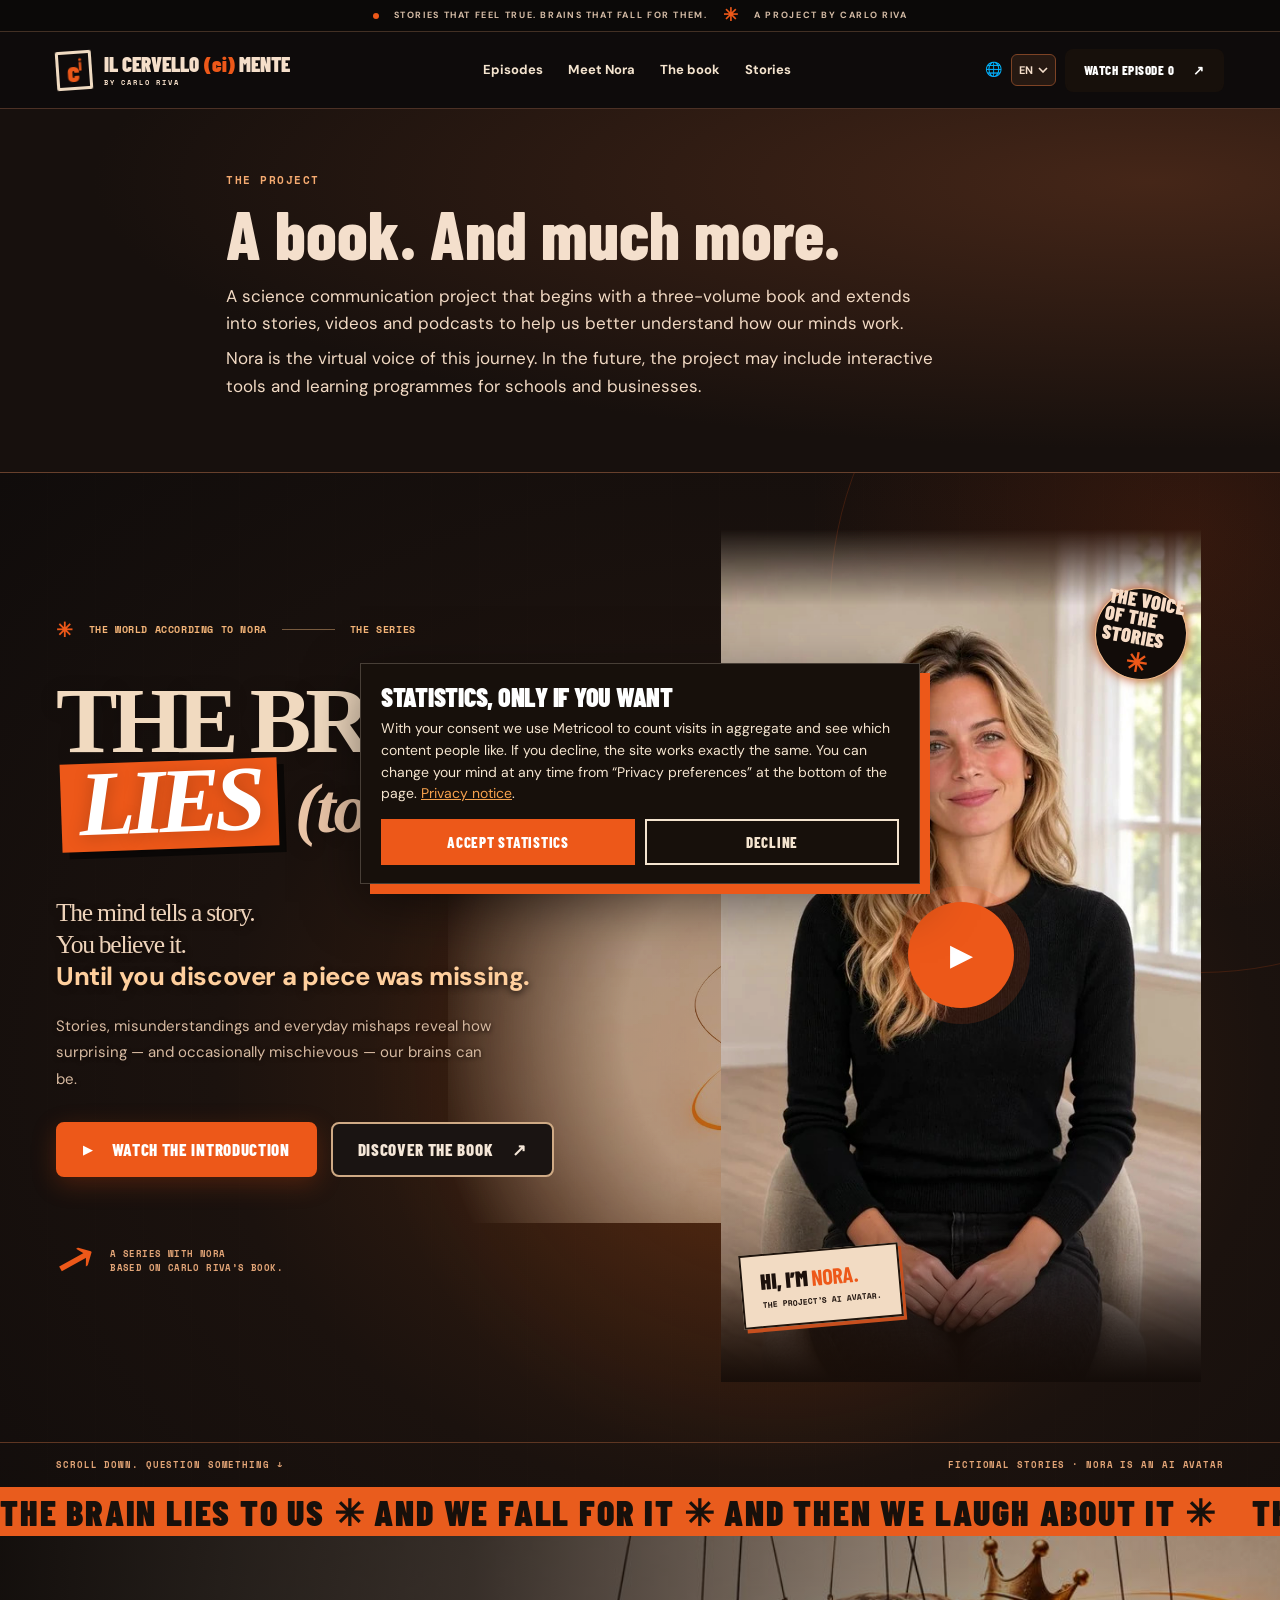
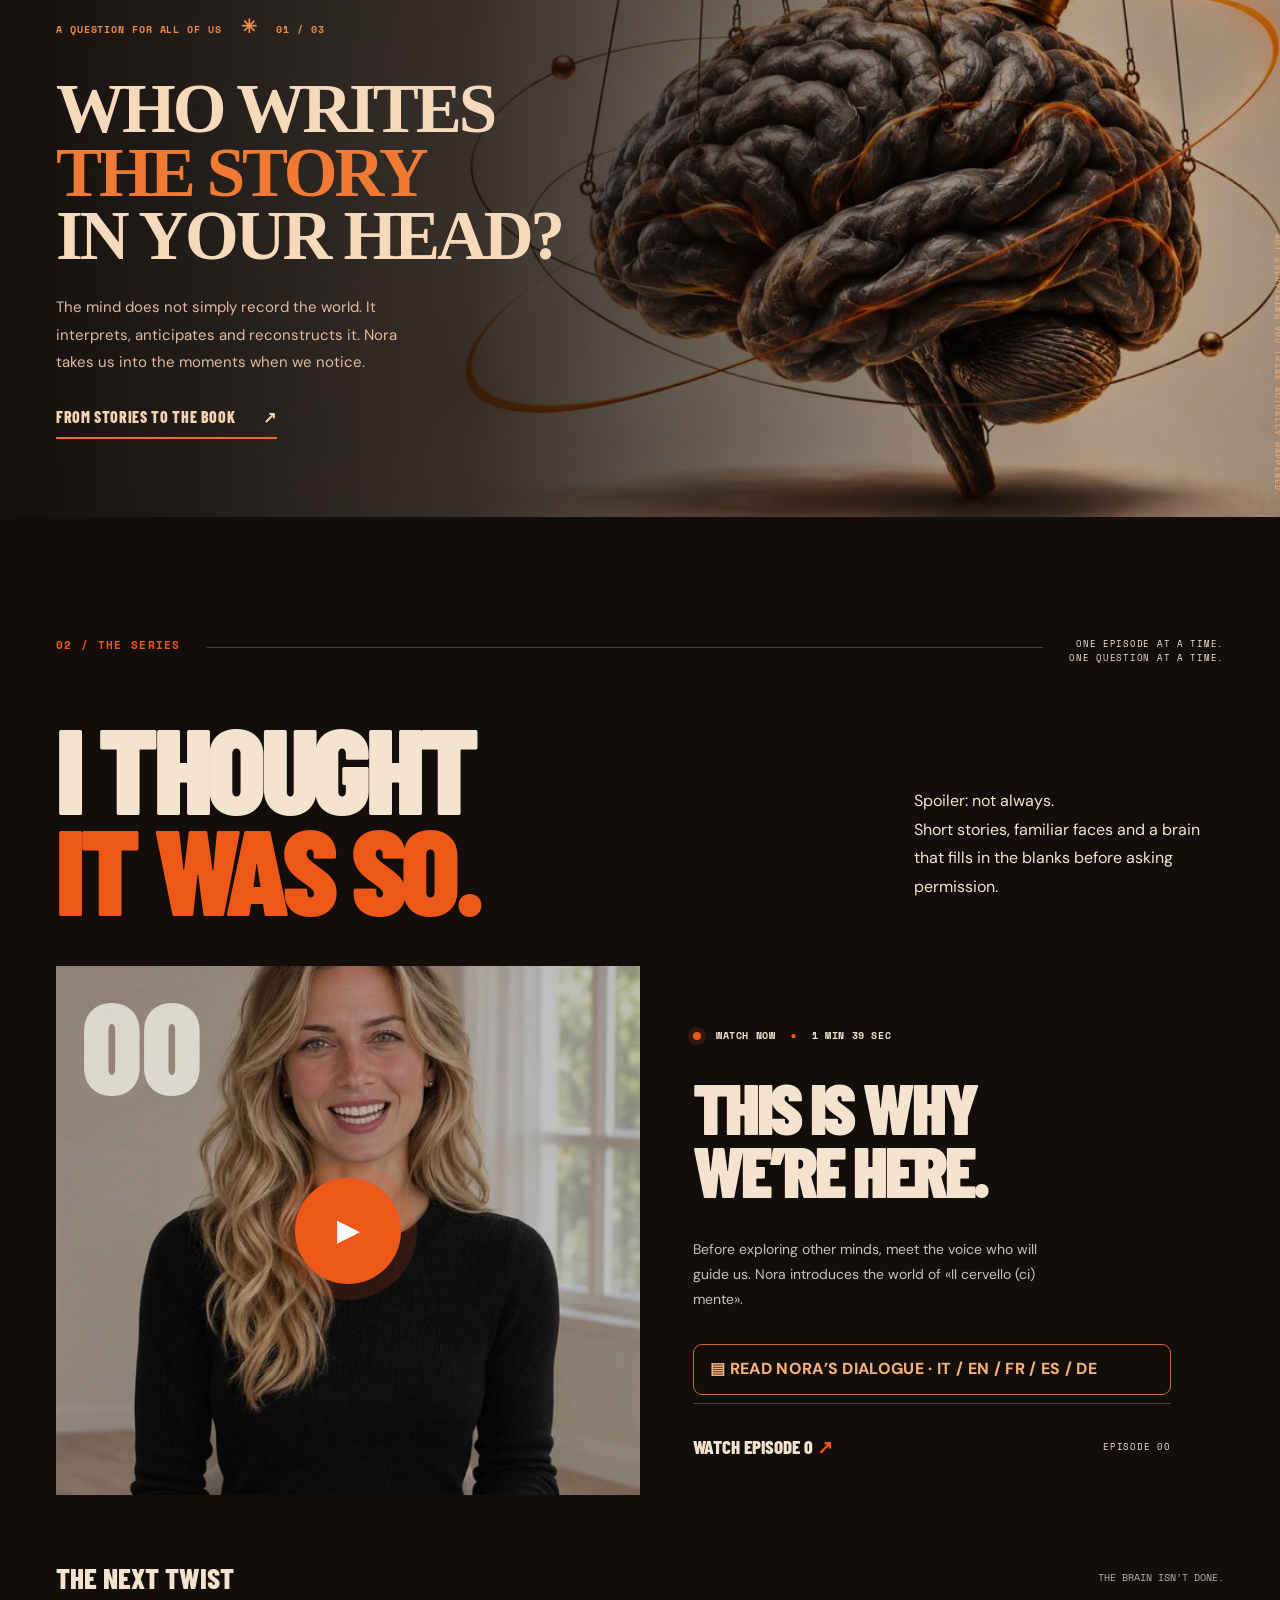
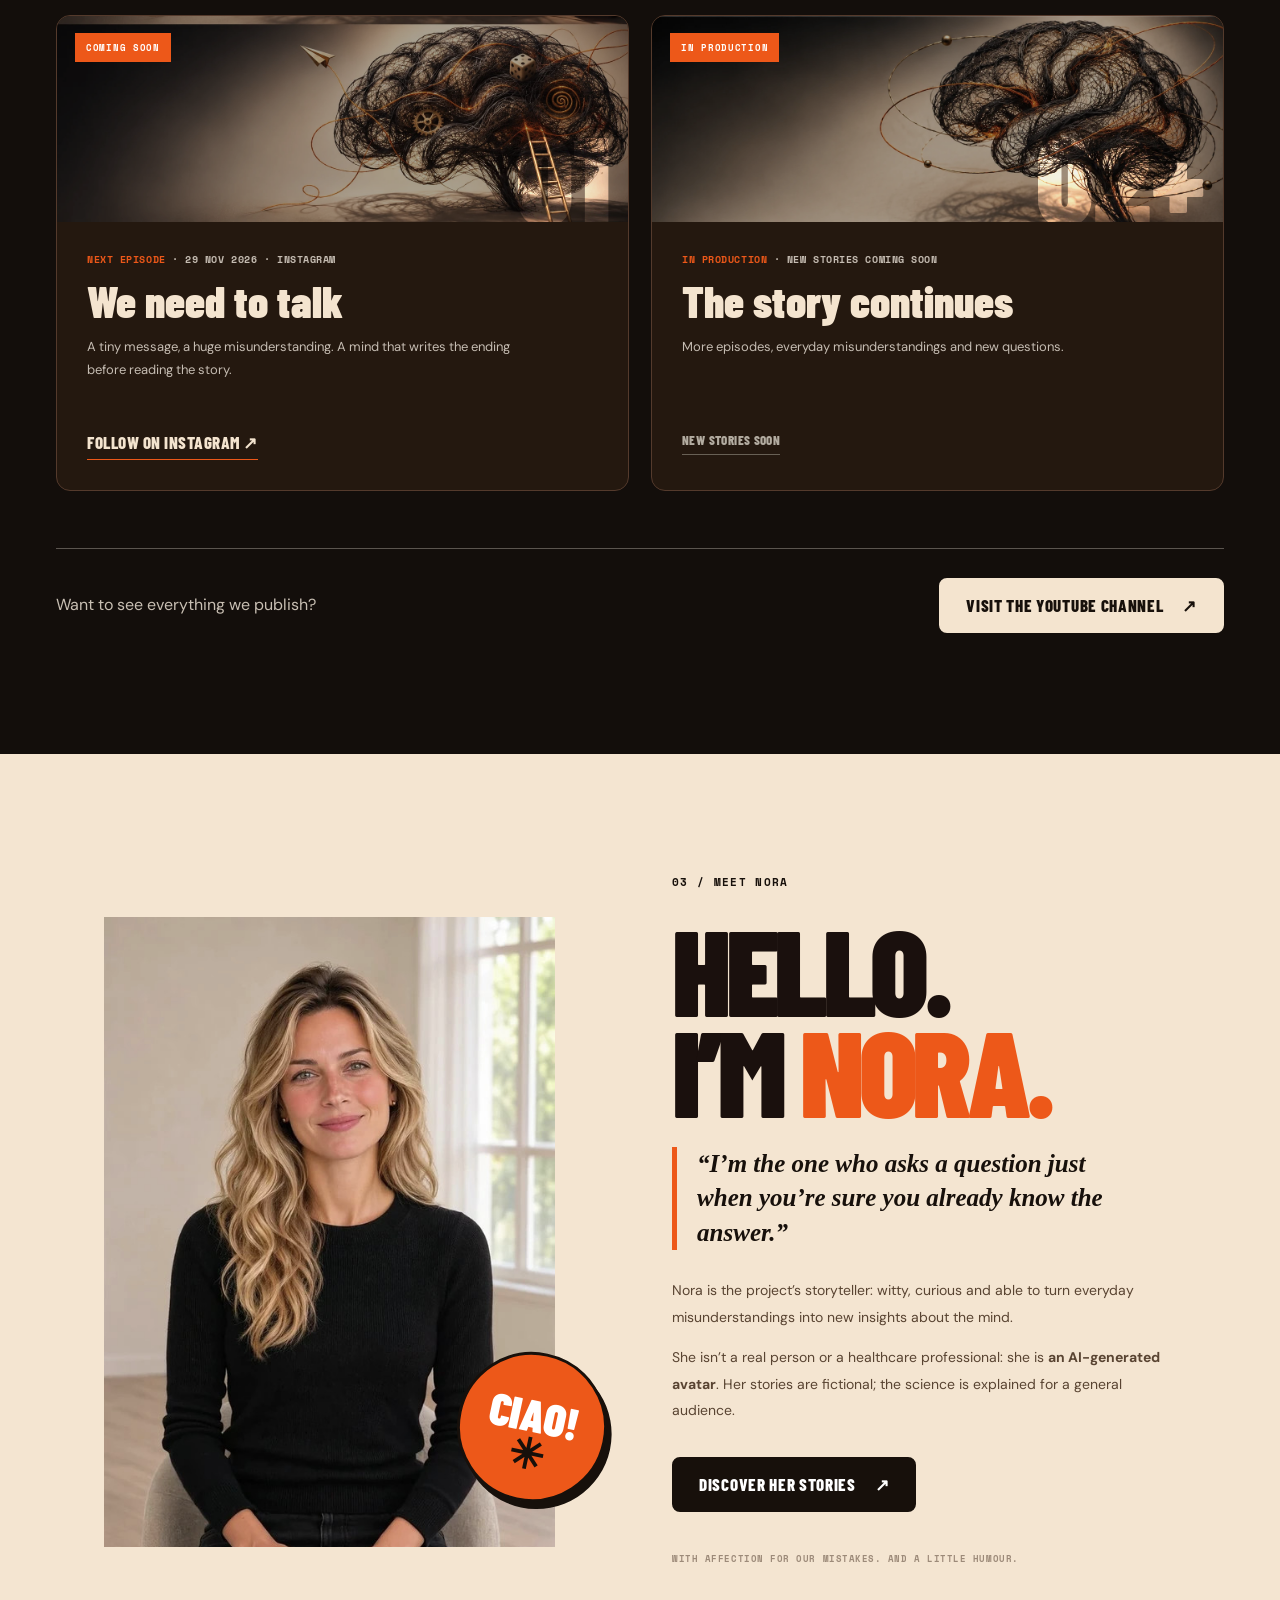
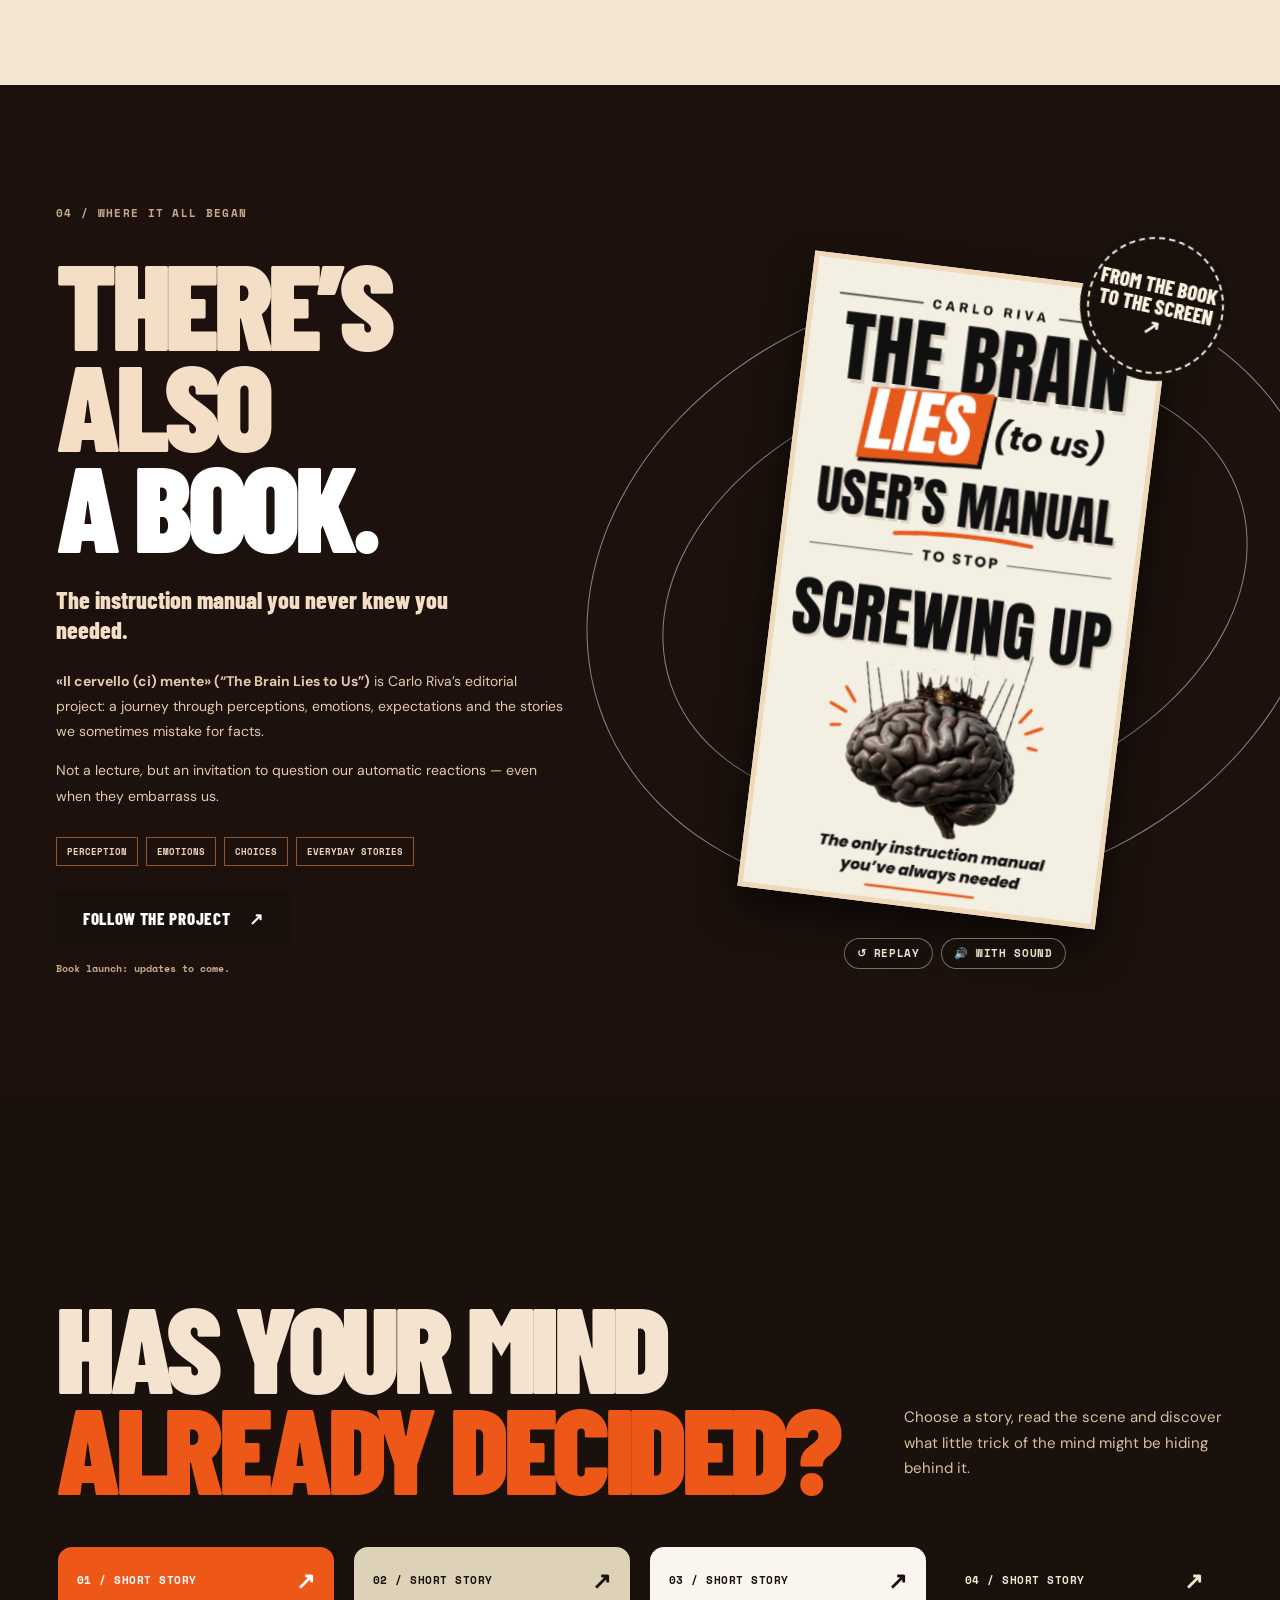
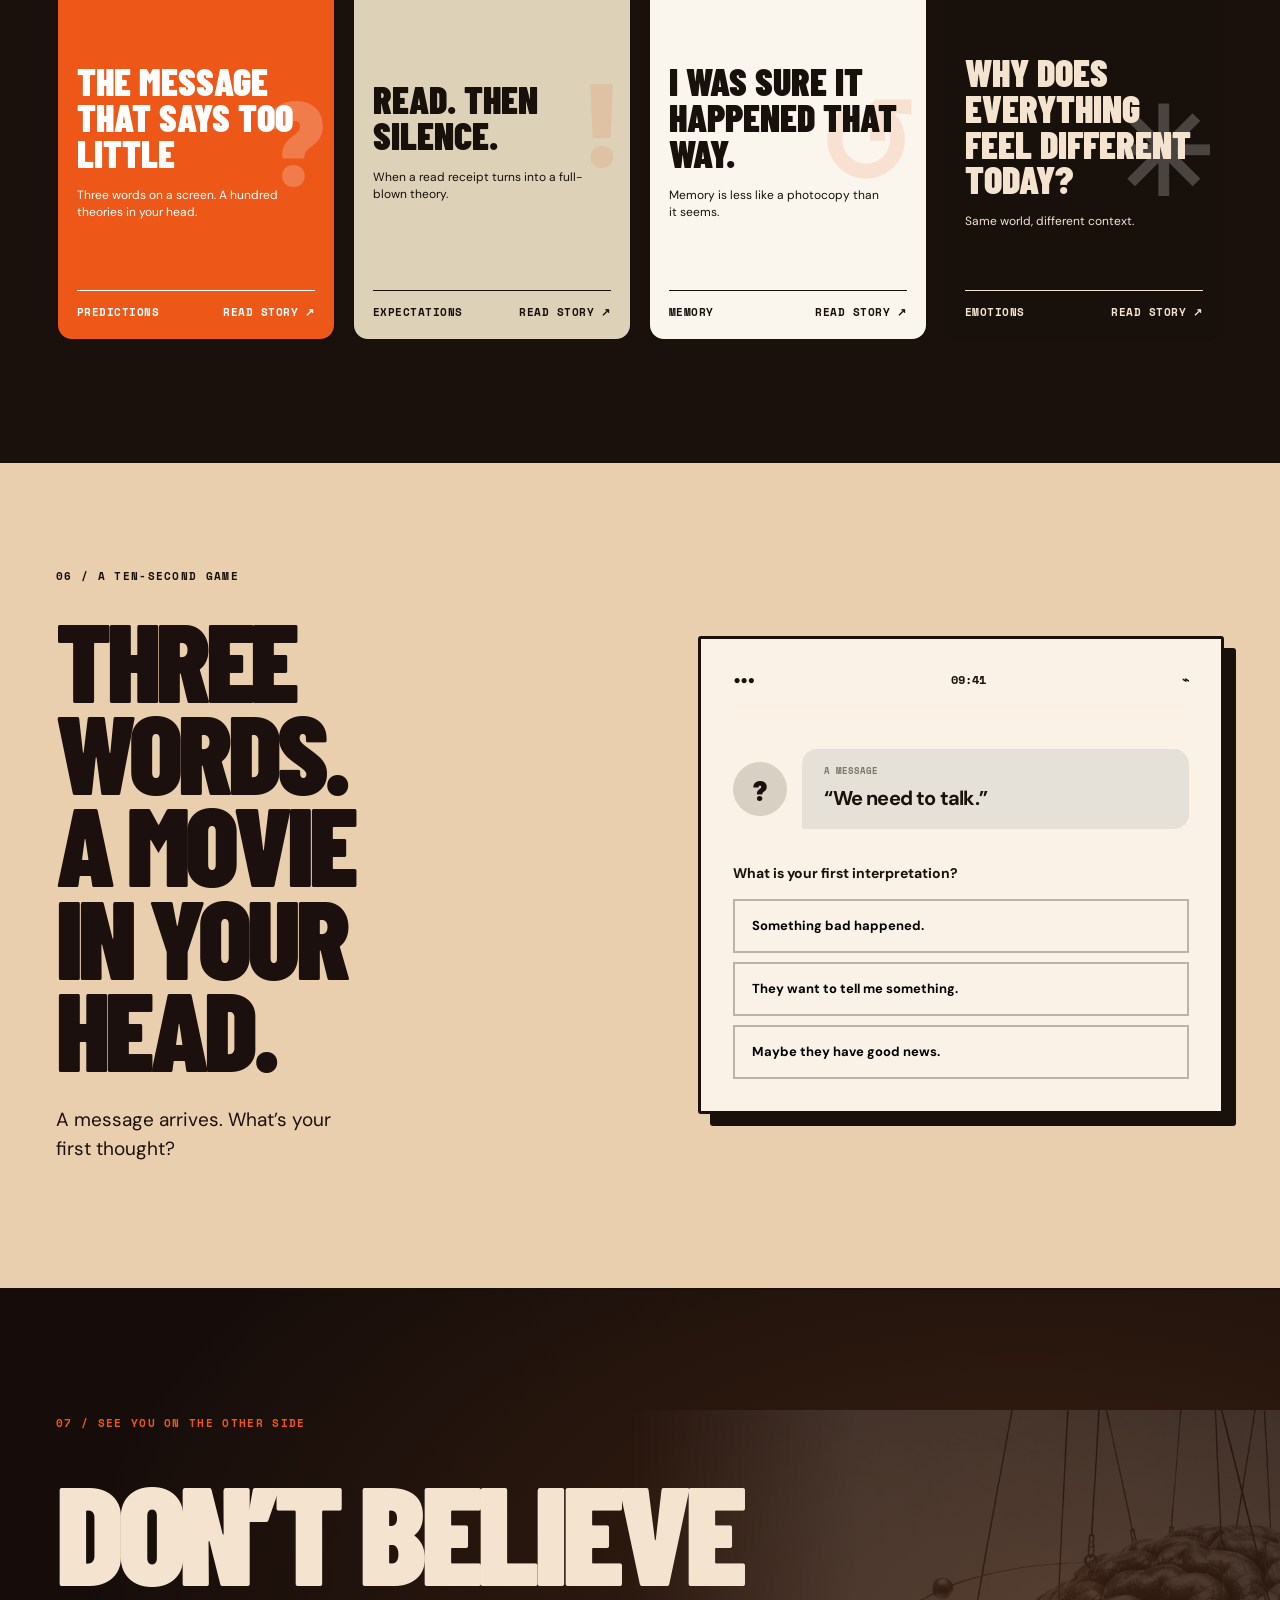
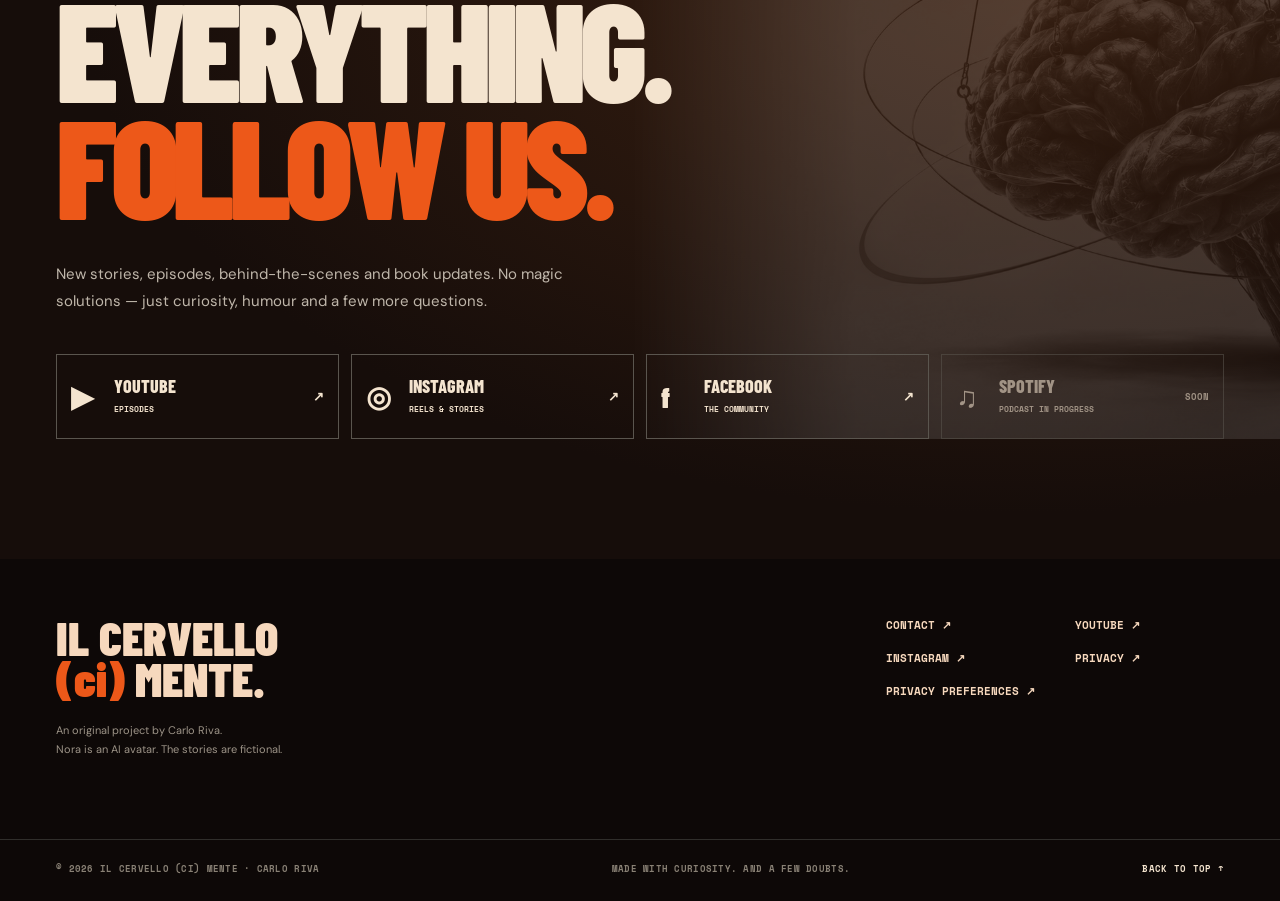
==== commit 01d5ea73: "Play della presentazione identico a quello della Puntata 0; collaudo multilingue completo; decodific" ====
--- a/index.html
+++ b/index.html
@@ -220,8 +220,10 @@
 .hero-visual .sticker-bottom{left:4%;bottom:7%;pointer-events:none}
 .hero-visual .vertical-label{display:none}
 .hero-video-play{bottom:19%;right:12%;width:56px;height:56px}
+/* 25/11/2026: pulsante Play della presentazione identico a quello della Puntata 0 (.big-play), al centro del video. */
+.hero-video-wrap>.hero-big-play{z-index:3}
 .hero-visual.is-playing .hero-sticker,.hero-visual.is-playing .vertical-label{visibility:hidden}
-.hero-video-wrap.is-playing>.nora-loop,.hero-video-wrap.is-playing>.hero-video-play,.featured-media.is-playing>img,.featured-media.is-playing>.featured-number,.featured-media.is-playing>.big-play,.episode-thumb.is-playing>img,.episode-thumb.is-playing>.episode-badge,.episode-thumb.is-playing>.episode-giant{visibility:hidden}
+.hero-video-wrap.is-playing>.nora-loop,.hero-video-wrap.is-playing>.hero-video-play,.hero-video-wrap.is-playing>.big-play,.featured-media.is-playing>img,.featured-media.is-playing>.featured-number,.featured-media.is-playing>.big-play,.episode-thumb.is-playing>img,.episode-thumb.is-playing>.episode-badge,.episode-thumb.is-playing>.episode-giant{visibility:hidden}
 .hero-video-wrap.is-playing::after{display:none}
 .featured-media,.episode-thumb{position:relative}
 .featured-episode{border:0;border-radius:0;background:transparent}
@@ -295,7 +297,7 @@
           <div class="hero-image-frame">
             <div class="hero-video-wrap">
               <video id="nora-loop" class="nora-loop" src="assets/nora-silent-loop.mp4" poster="assets/nora-ritratto.jpg" autoplay muted loop playsinline preload="metadata" aria-label="Breve animazione silenziosa dell'avatar Nora"></video>
-              <button type="button" class="hero-video-play" data-video="project-intro" data-title="Nora — Presentazione del progetto" aria-label="Guarda la presentazione del progetto"><span aria-hidden="true">▶</span></button>
+              <button type="button" class="big-play hero-big-play" data-video="project-intro" data-title="Nora — Presentazione del progetto" aria-label="Guarda la presentazione del progetto"><span aria-hidden="true">▶</span></button>
             </div>
           </div>
           <div class="hero-sticker sticker-top"><span>LA VOCE<br>DELLE<br>STORIE</span><span class="sticker-smile" aria-hidden="true">✳</span></div>
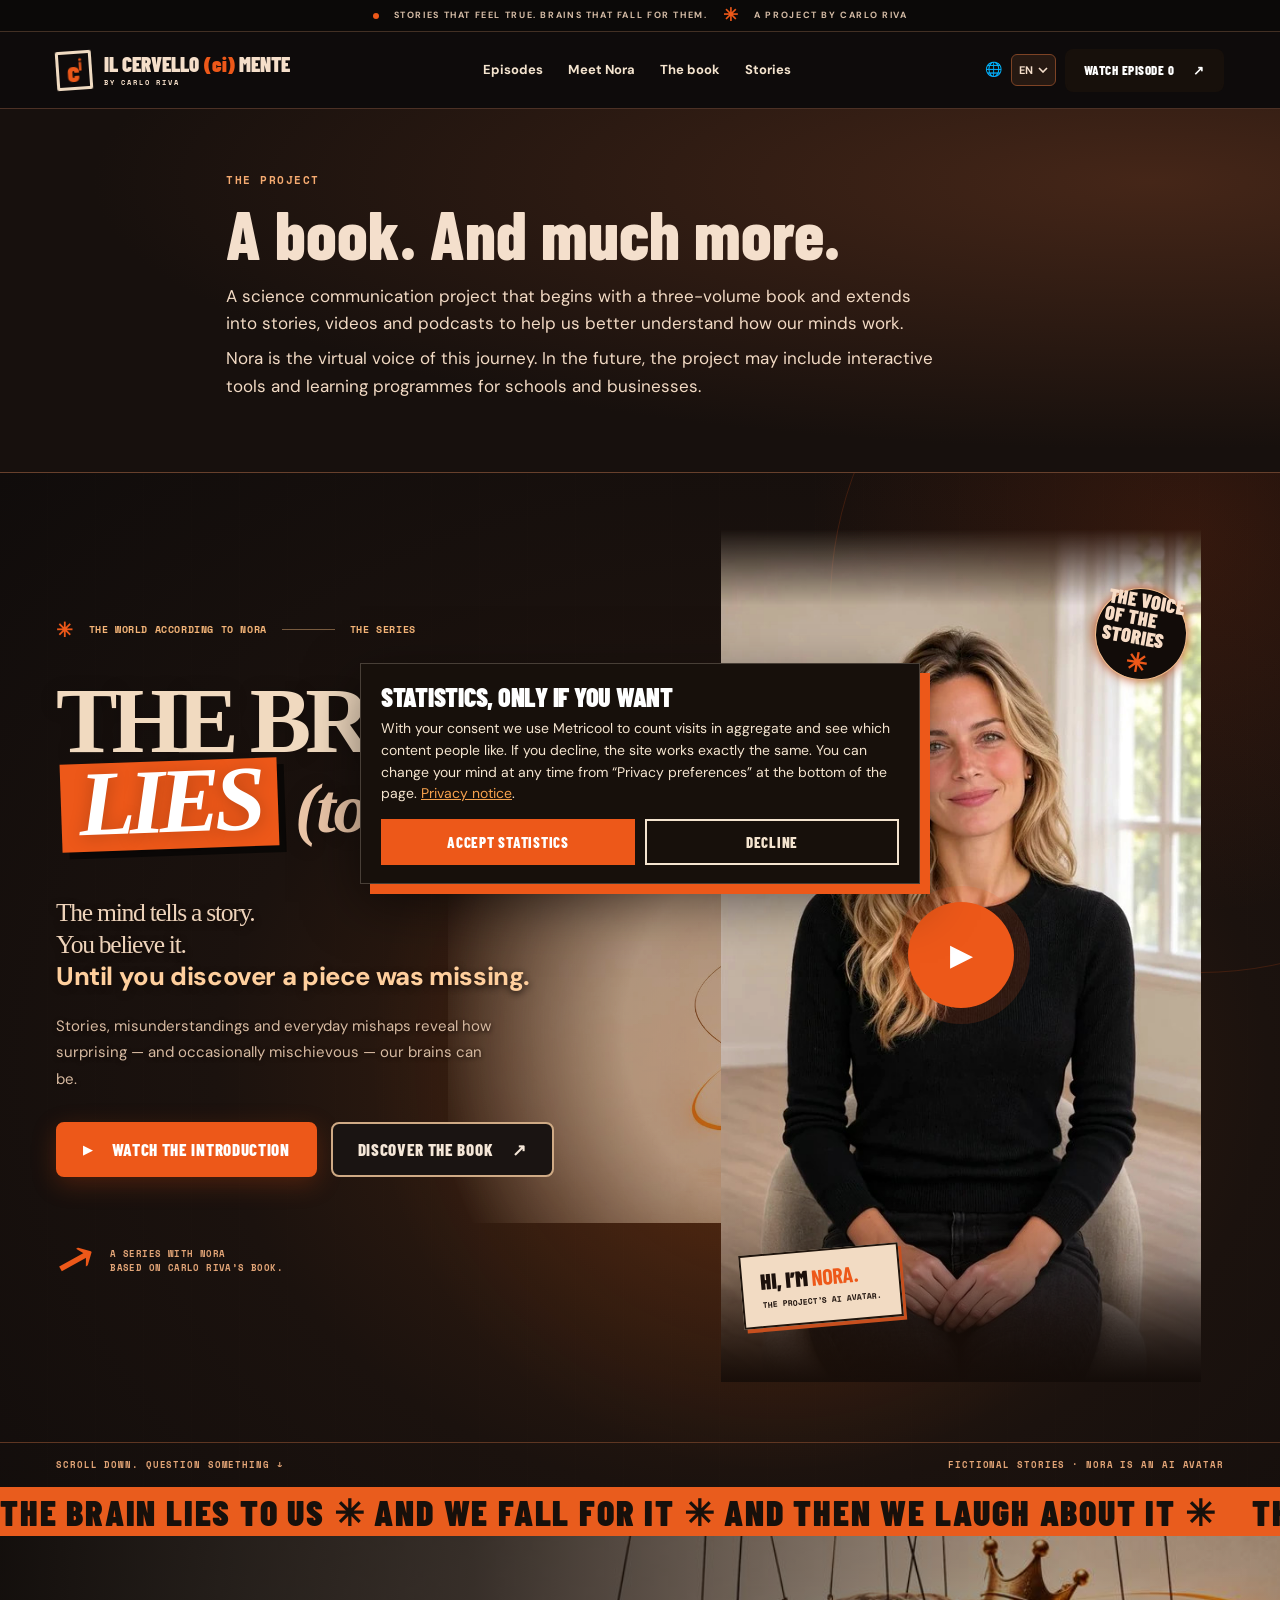
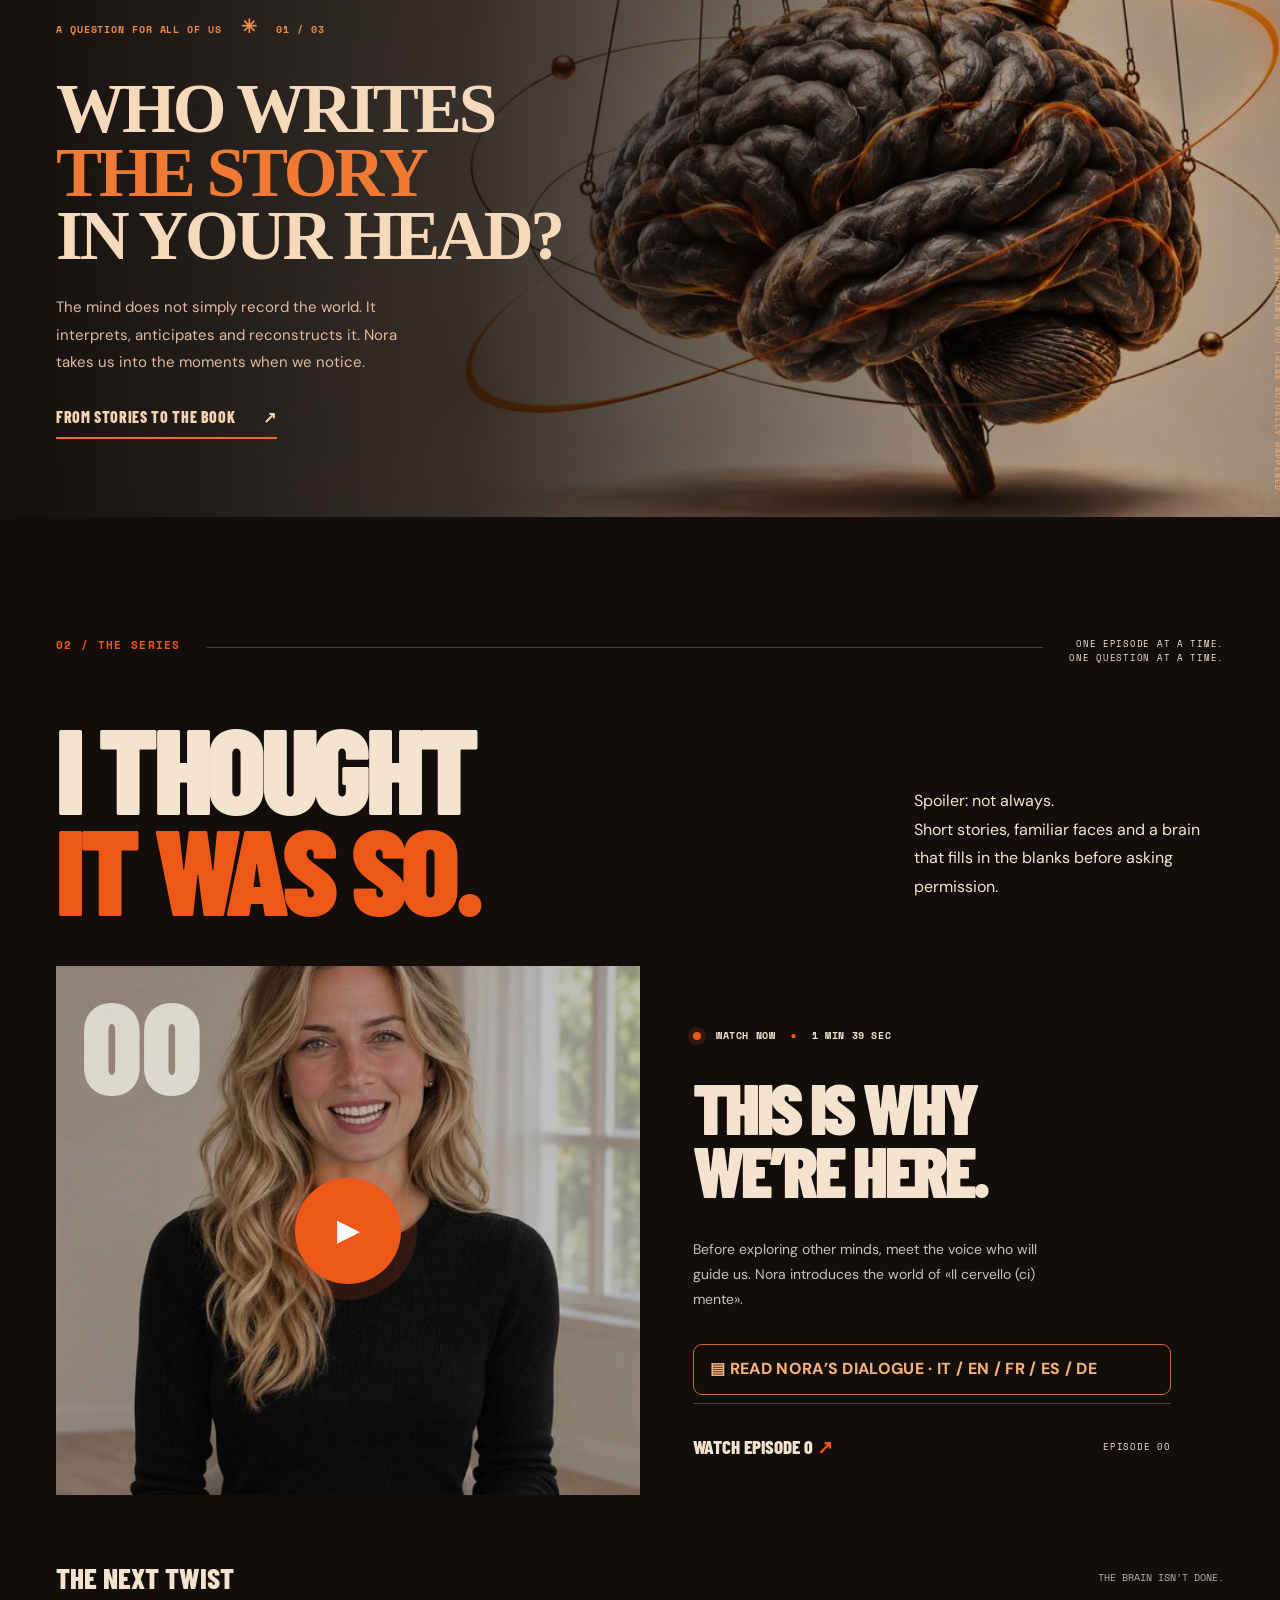
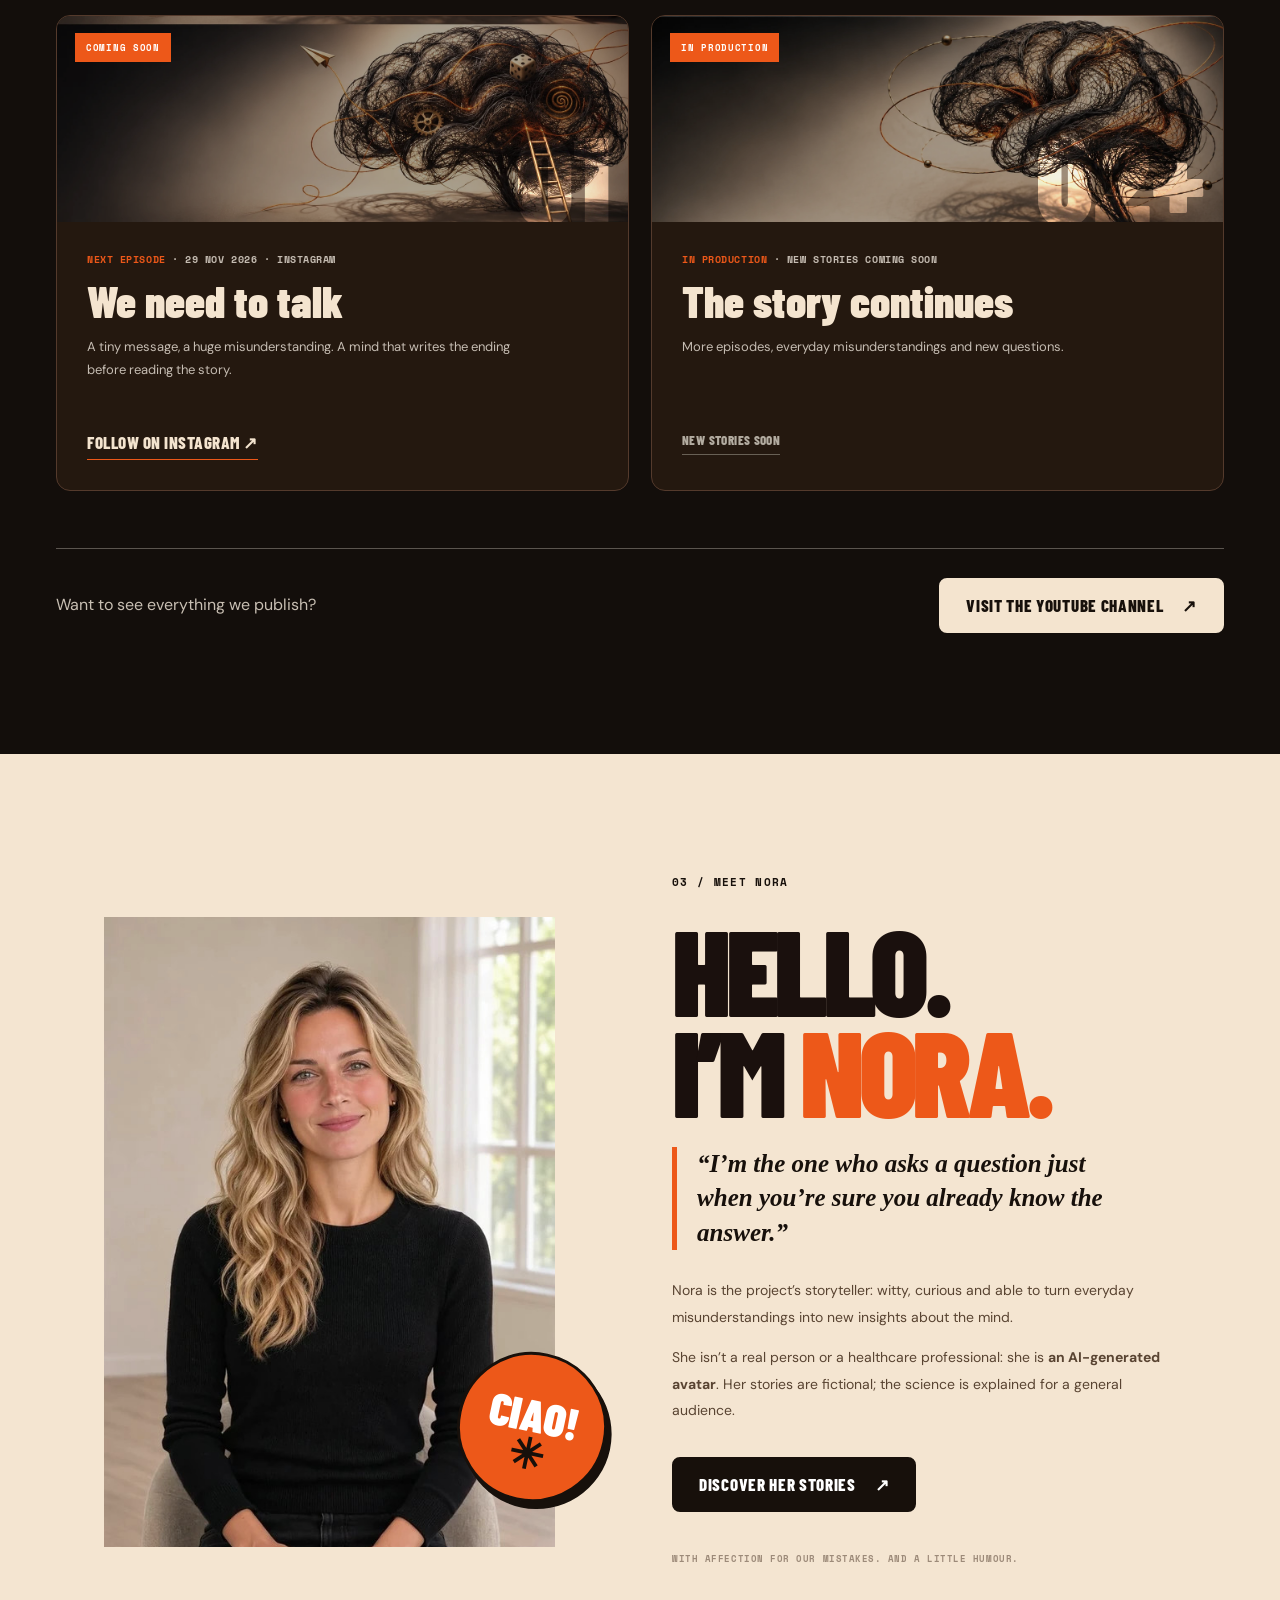
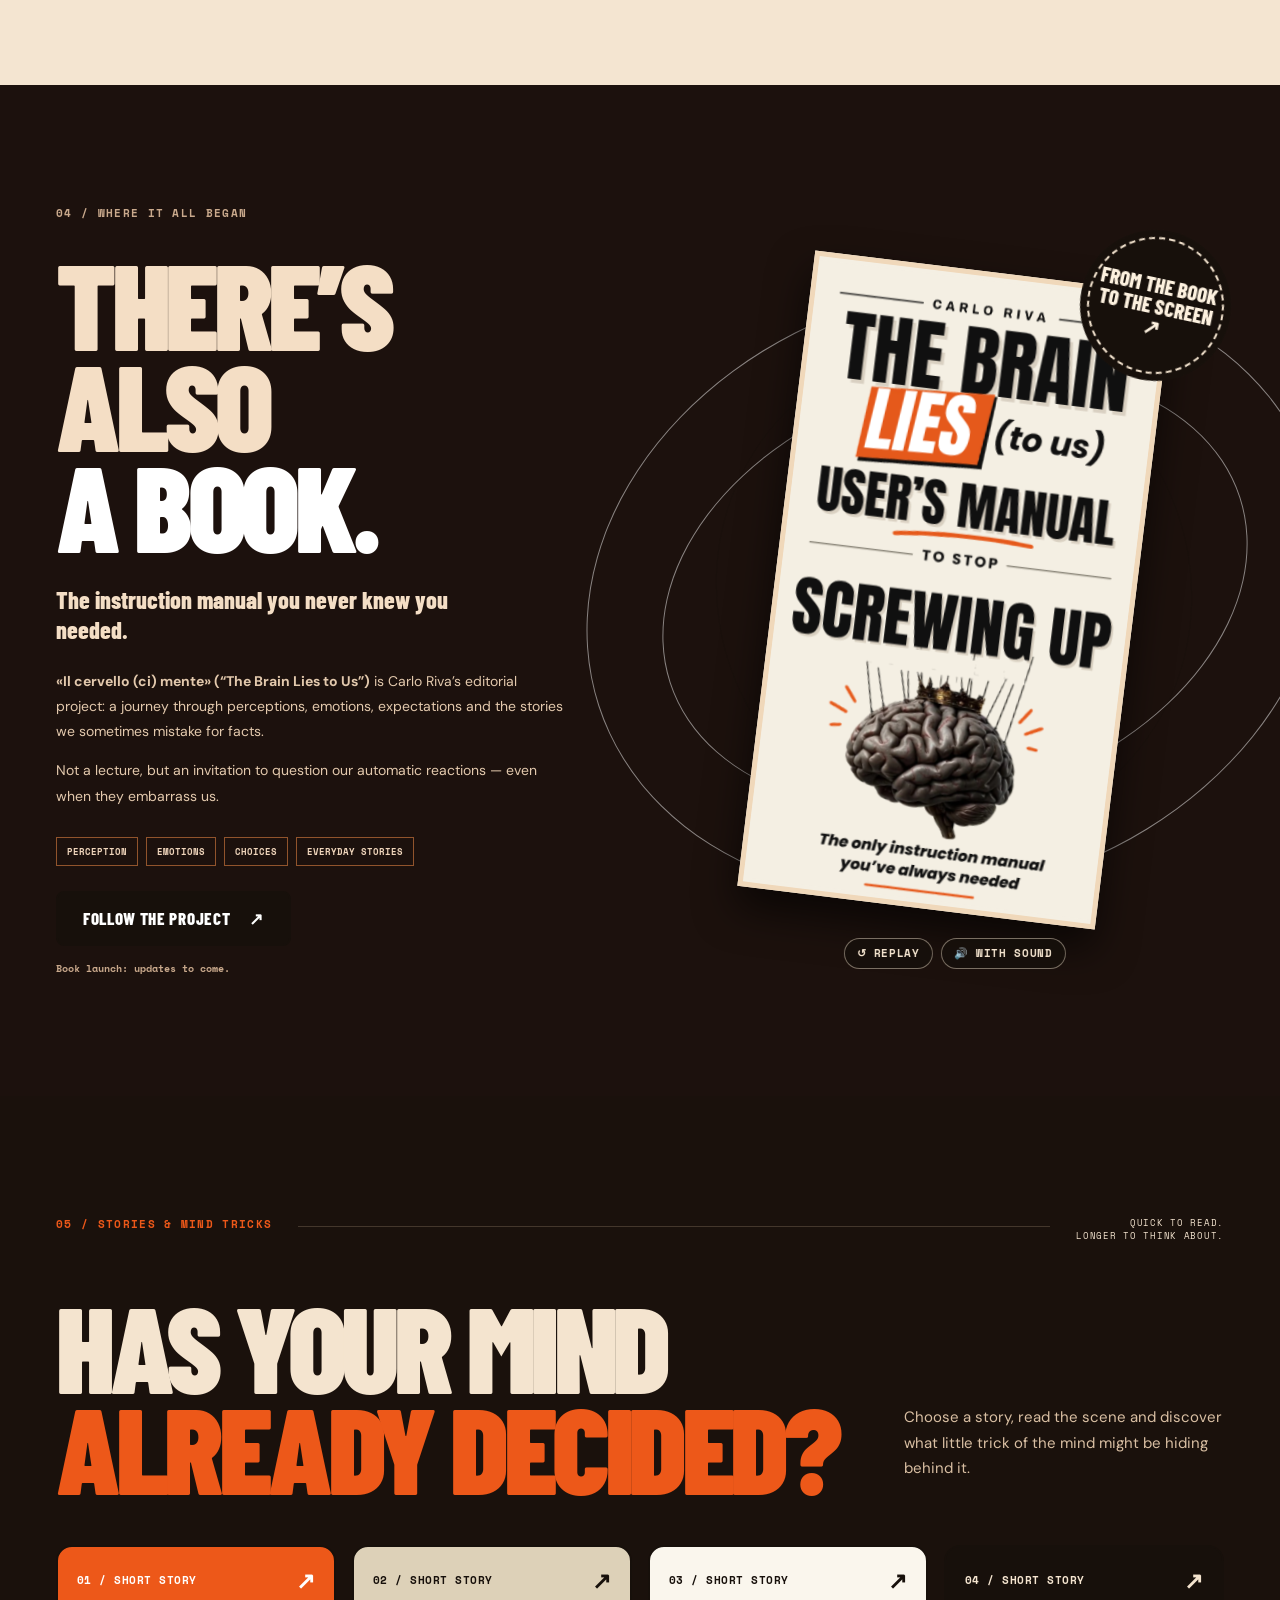
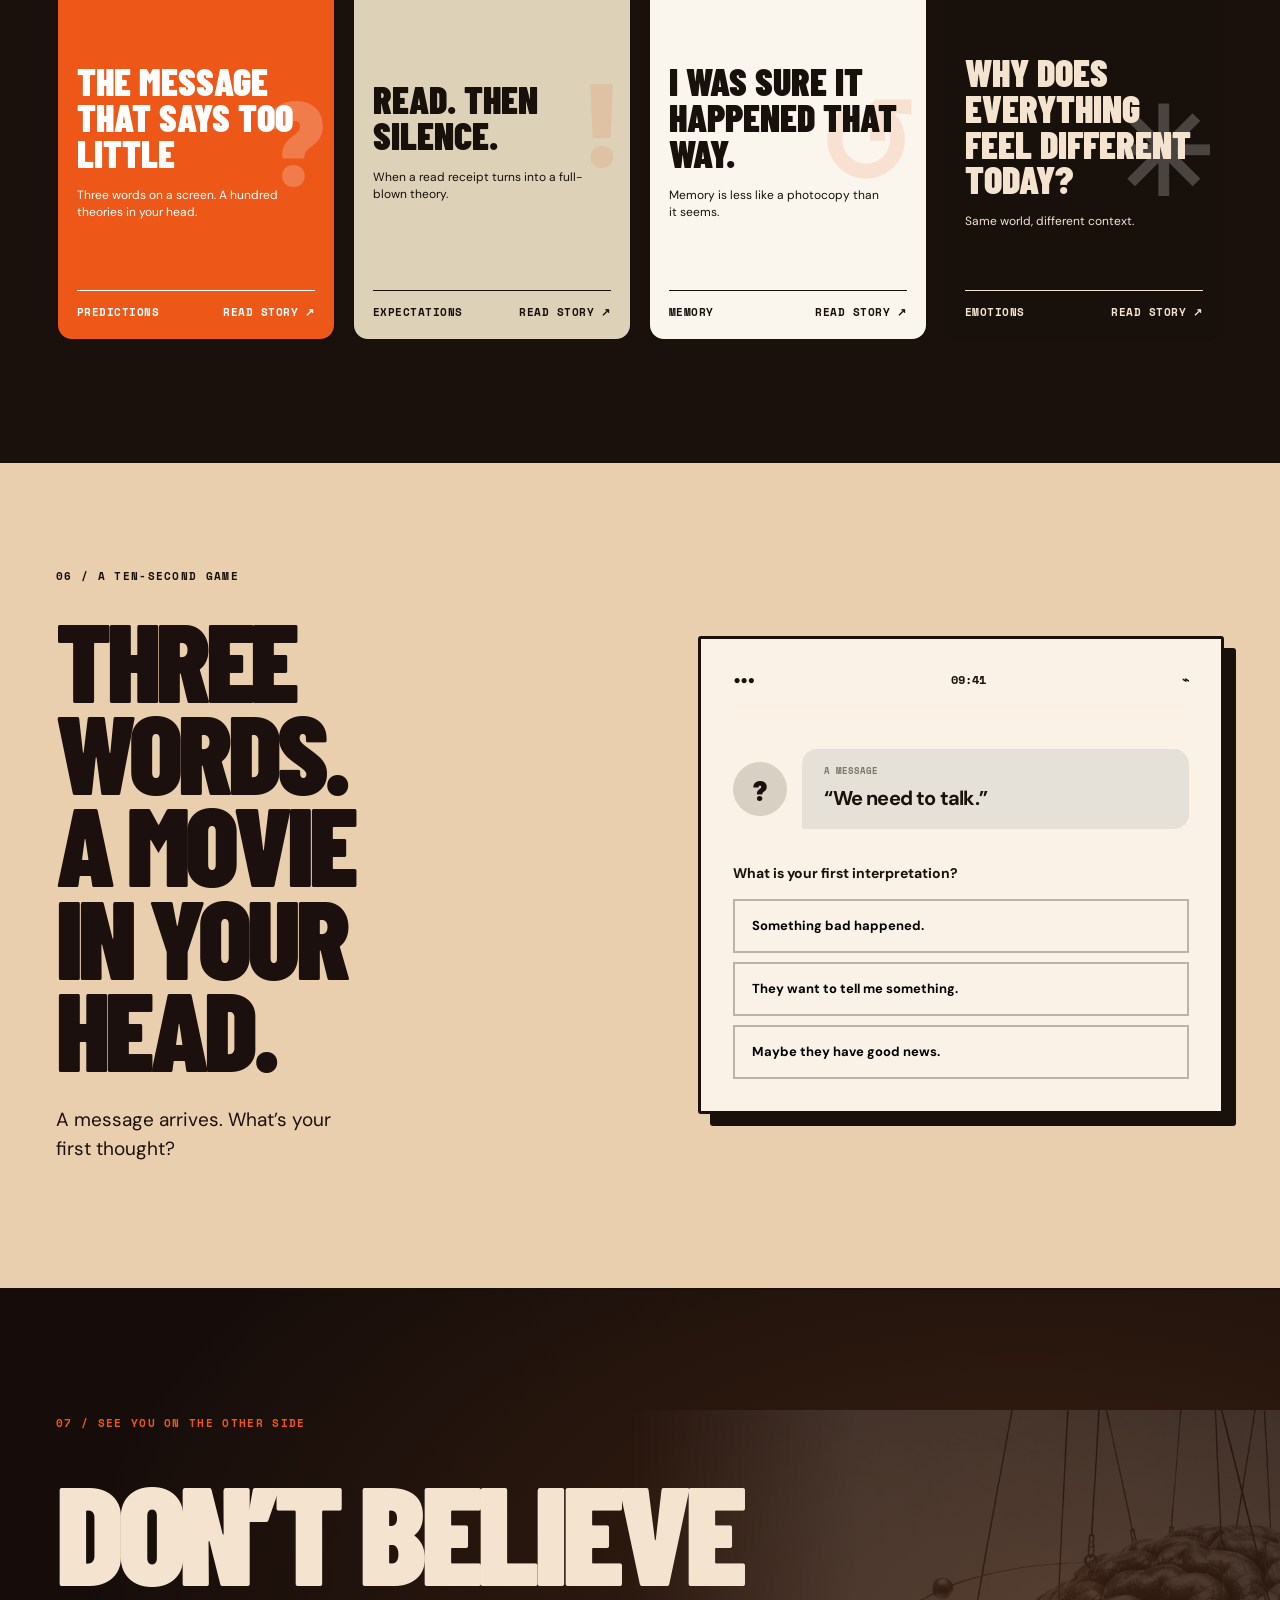
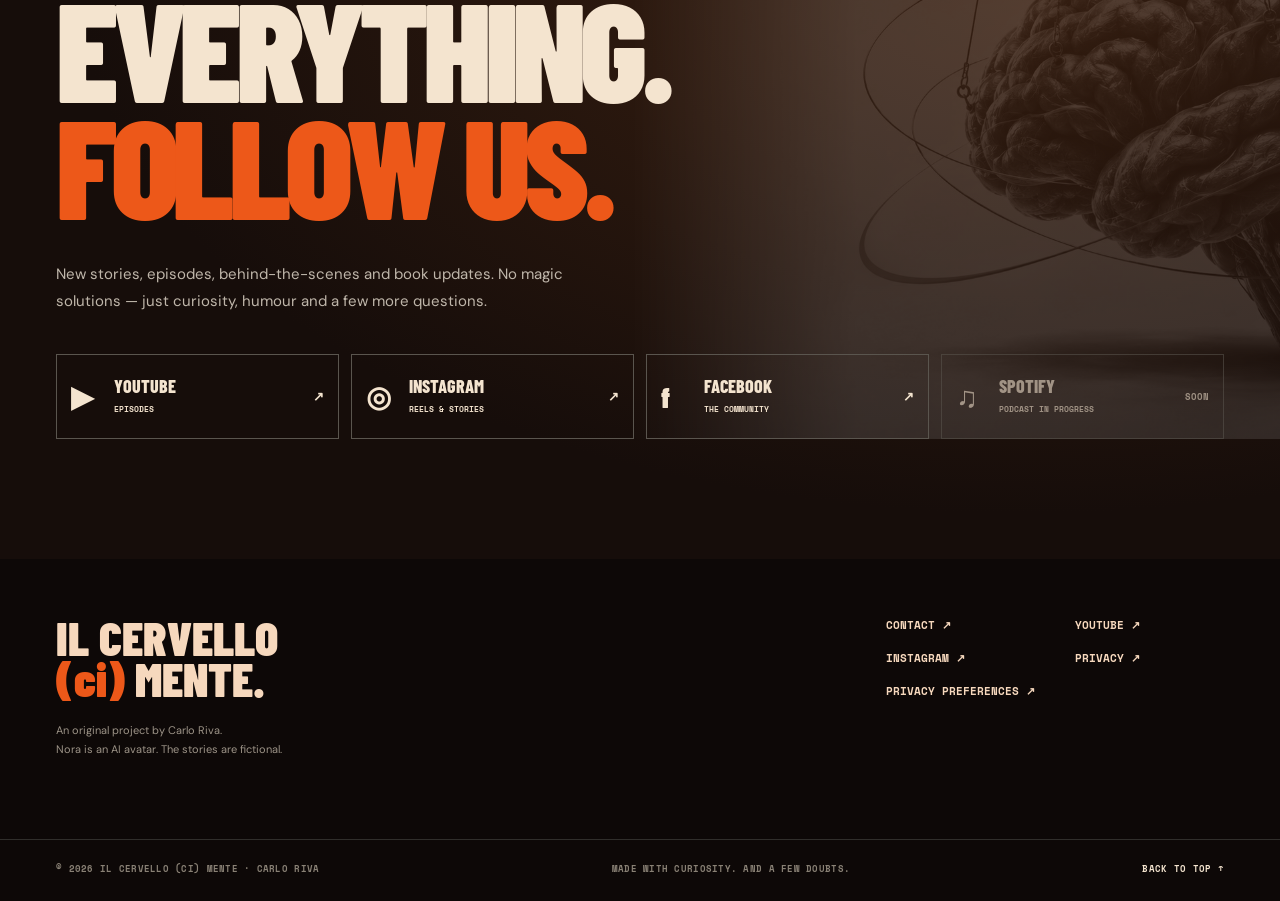
==== commit 9b23de08: "Fluidità: durante la riproduzione il video sta sopra il cervello decorativo e le animazioni decorati" ====
--- a/index.html
+++ b/index.html
@@ -222,6 +222,10 @@
 .hero-video-play{bottom:19%;right:12%;width:56px;height:56px}
 /* 25/11/2026: pulsante Play della presentazione identico a quello della Puntata 0 (.big-play), al centro del video. */
 .hero-video-wrap>.hero-big-play{z-index:3}
+/* 25/11/2026 fluidità: mentre un video suona, niente livelli animati o fusi sopra il lettore. */
+.hero-visual.is-playing{position:relative;z-index:5}
+html.video-attivo .hero-brain-art,html.video-attivo .ticker-track,html.video-attivo .cv-marionetta-oscilla{animation-play-state:paused}
+html.video-attivo .site-header{-webkit-backdrop-filter:none;backdrop-filter:none}
 .hero-visual.is-playing .hero-sticker,.hero-visual.is-playing .vertical-label{visibility:hidden}
 .hero-video-wrap.is-playing>.nora-loop,.hero-video-wrap.is-playing>.hero-video-play,.hero-video-wrap.is-playing>.big-play,.featured-media.is-playing>img,.featured-media.is-playing>.featured-number,.featured-media.is-playing>.big-play,.episode-thumb.is-playing>img,.episode-thumb.is-playing>.episode-badge,.episode-thumb.is-playing>.episode-giant{visibility:hidden}
 .hero-video-wrap.is-playing::after{display:none}
@@ -503,6 +507,7 @@
     }
     if(restoreFocus && inlineTrigger && document.contains(inlineTrigger)) inlineTrigger.focus();
     inlineHost=null; inlineTrigger=null;
+    document.documentElement.classList.remove('video-attivo');
   }
   $('#inline-stop').addEventListener('click',()=>stopInline(true));
   function videoDialog(youtubeId, title, trigger) {
@@ -513,7 +518,7 @@
     if(inlineHost===host && !inlineRoot.hidden) {inlineRoot.scrollIntoView({block:'nearest'});return;}
     stopInline();
     inlineHost=host;inlineTrigger=trigger;
-    host.appendChild(inlineRoot);host.classList.add('is-playing');
+    host.appendChild(inlineRoot);host.classList.add('is-playing');document.documentElement.classList.add('video-attivo');
     host.closest('.hero-visual')?.classList.add('is-playing');
     if(host.classList.contains('hero-video-wrap')) inlineLoop?.pause();
     inlineRoot.hidden=false;
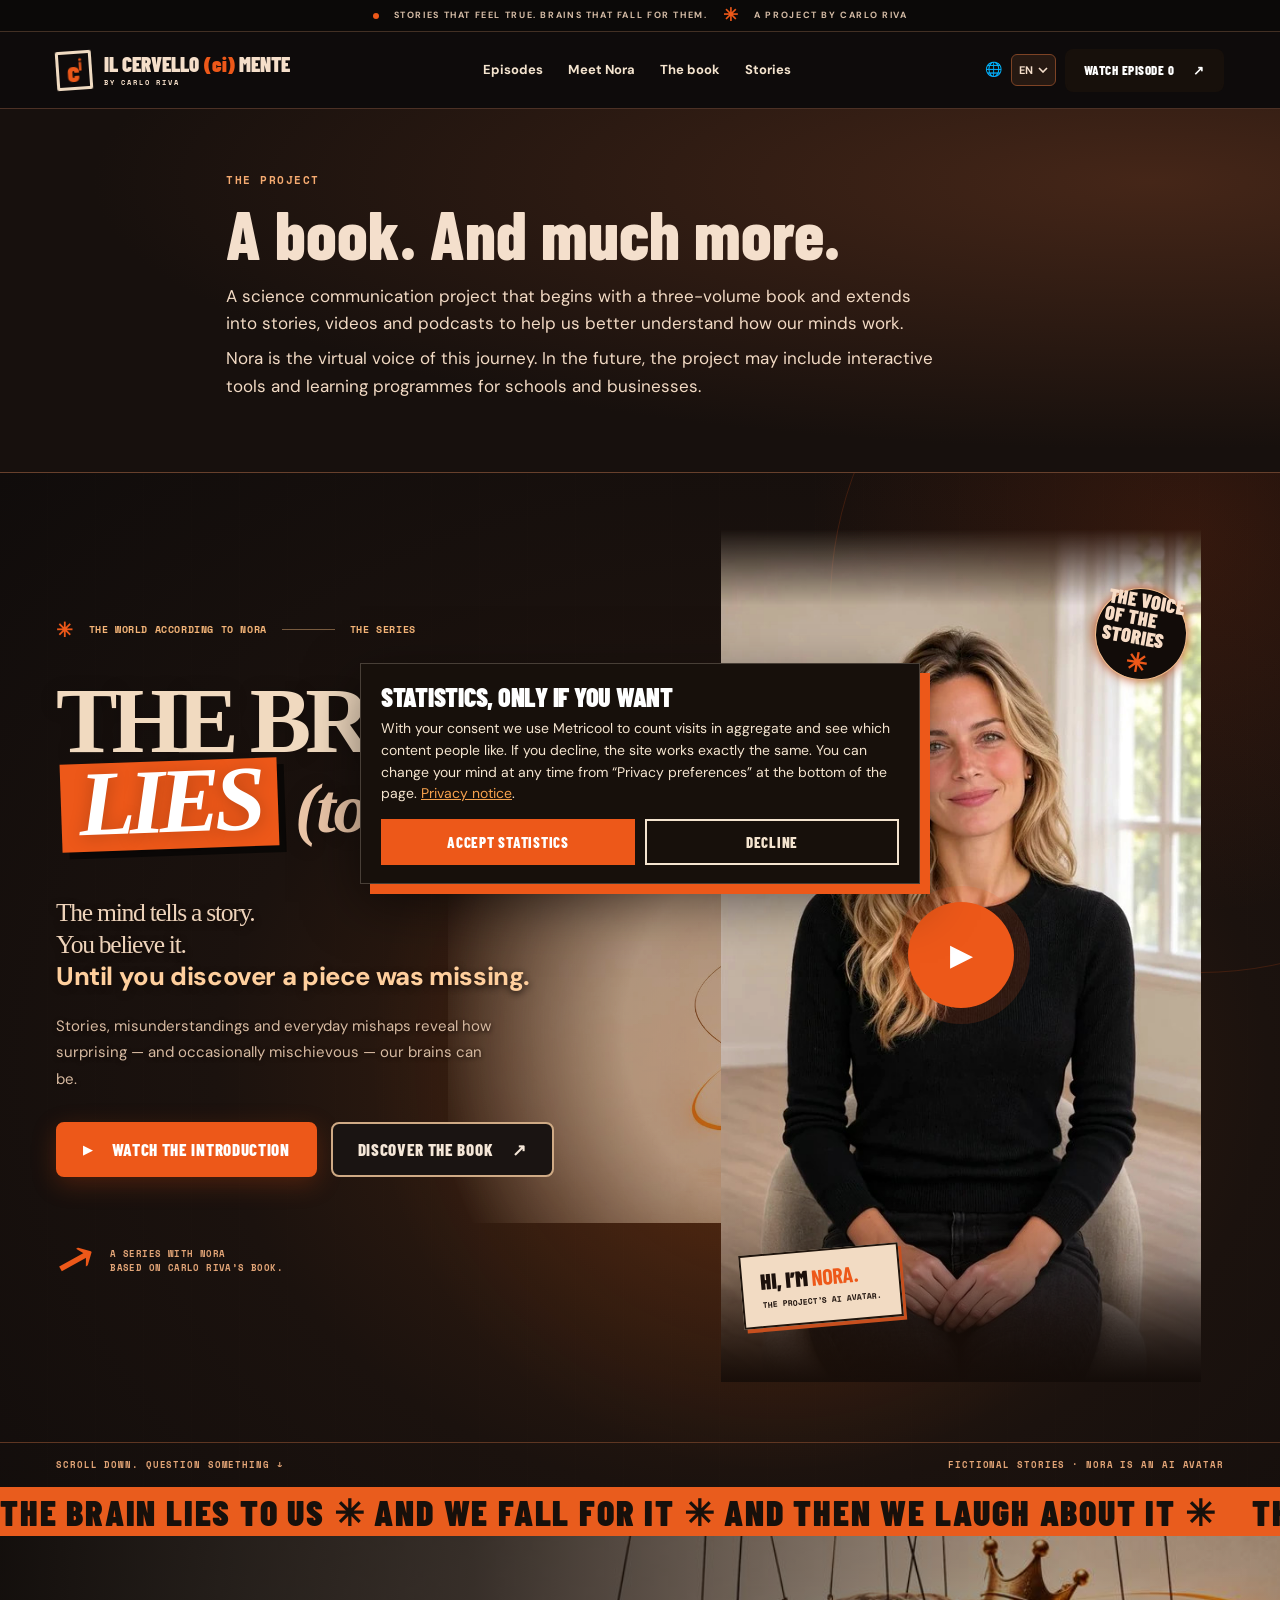
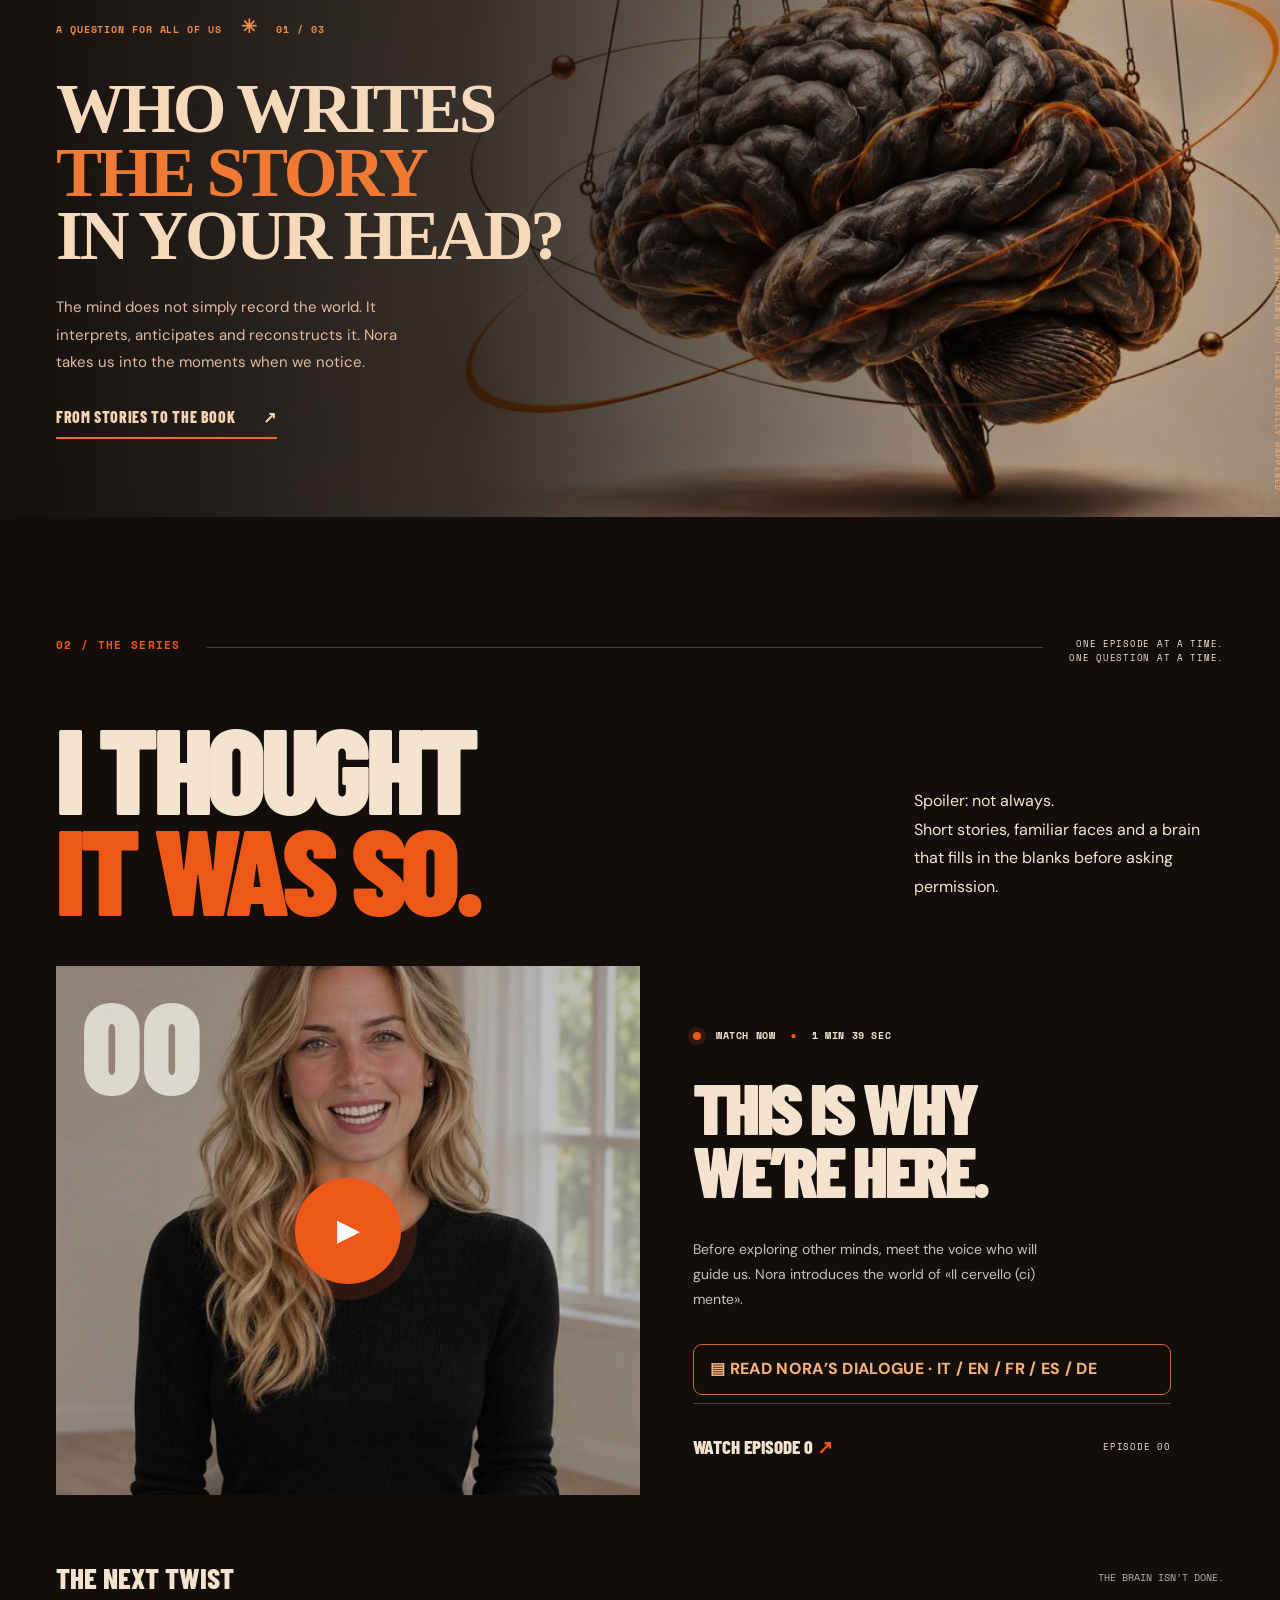
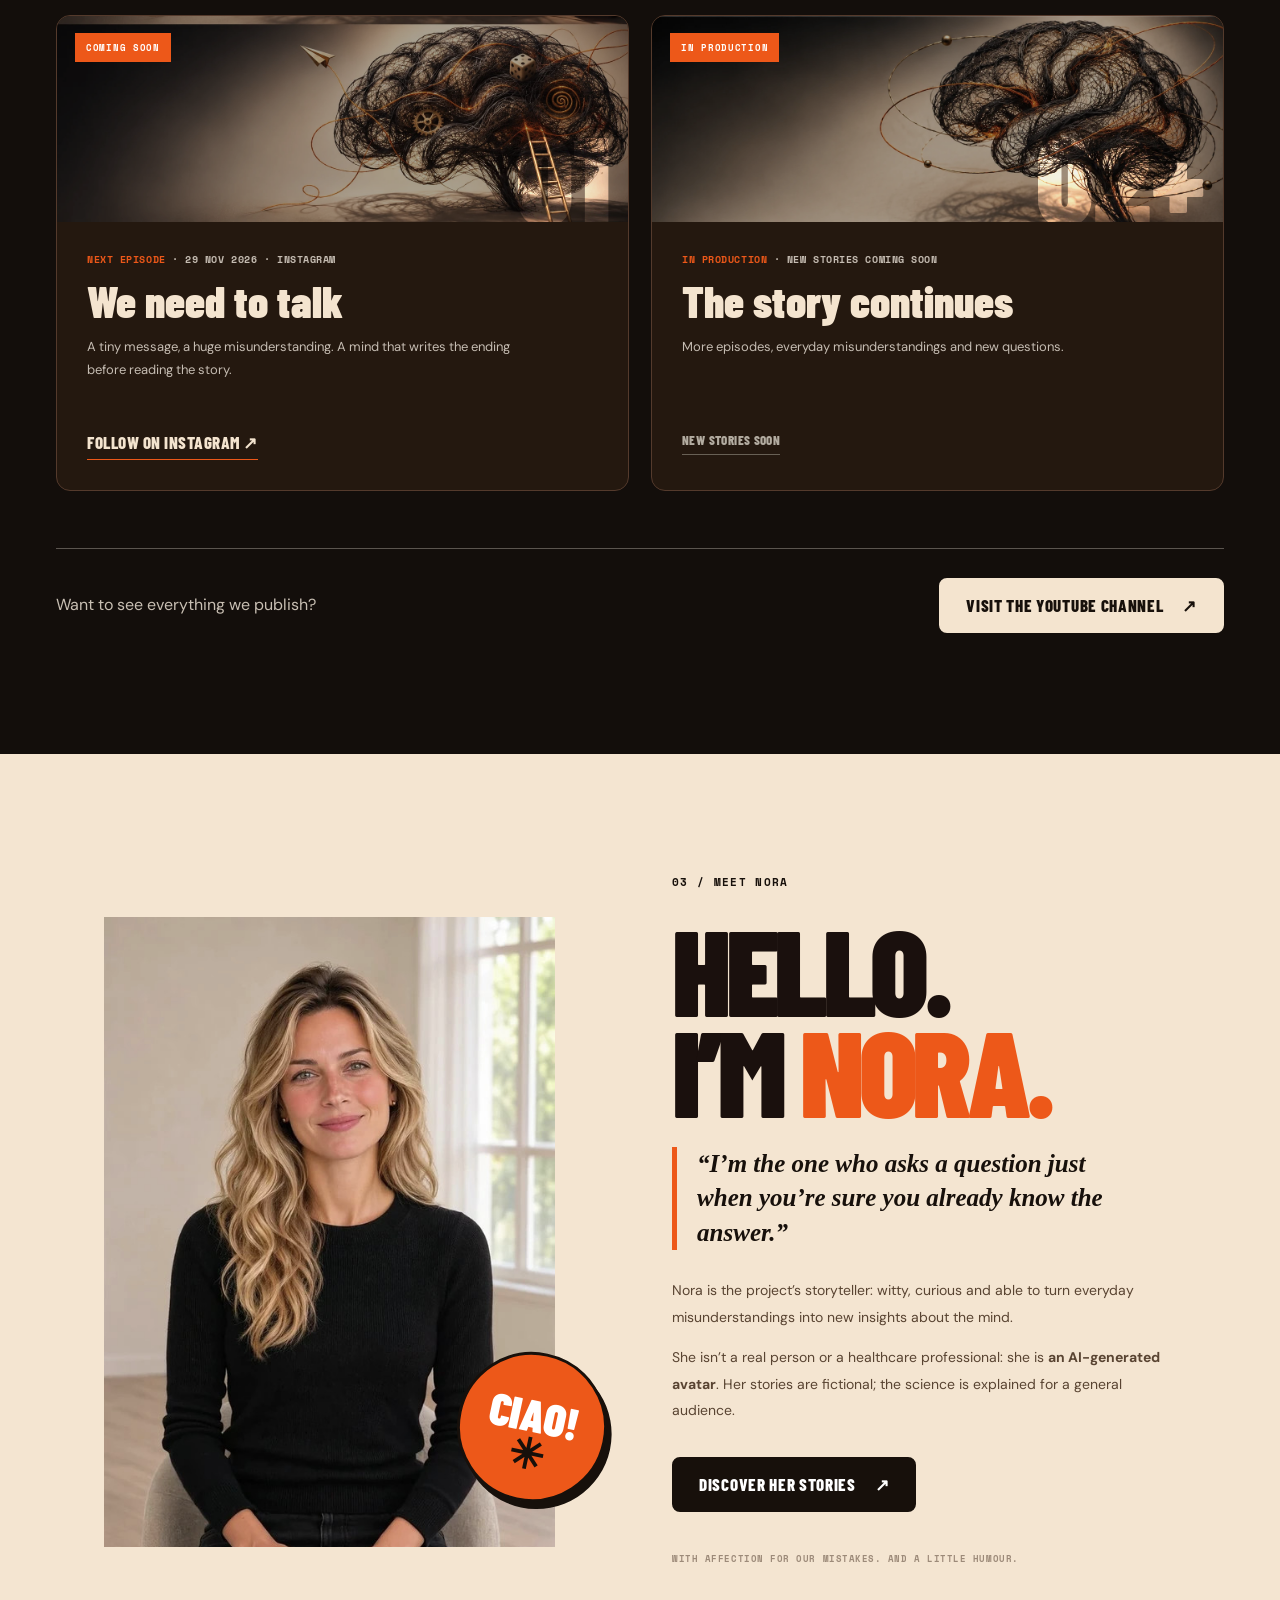
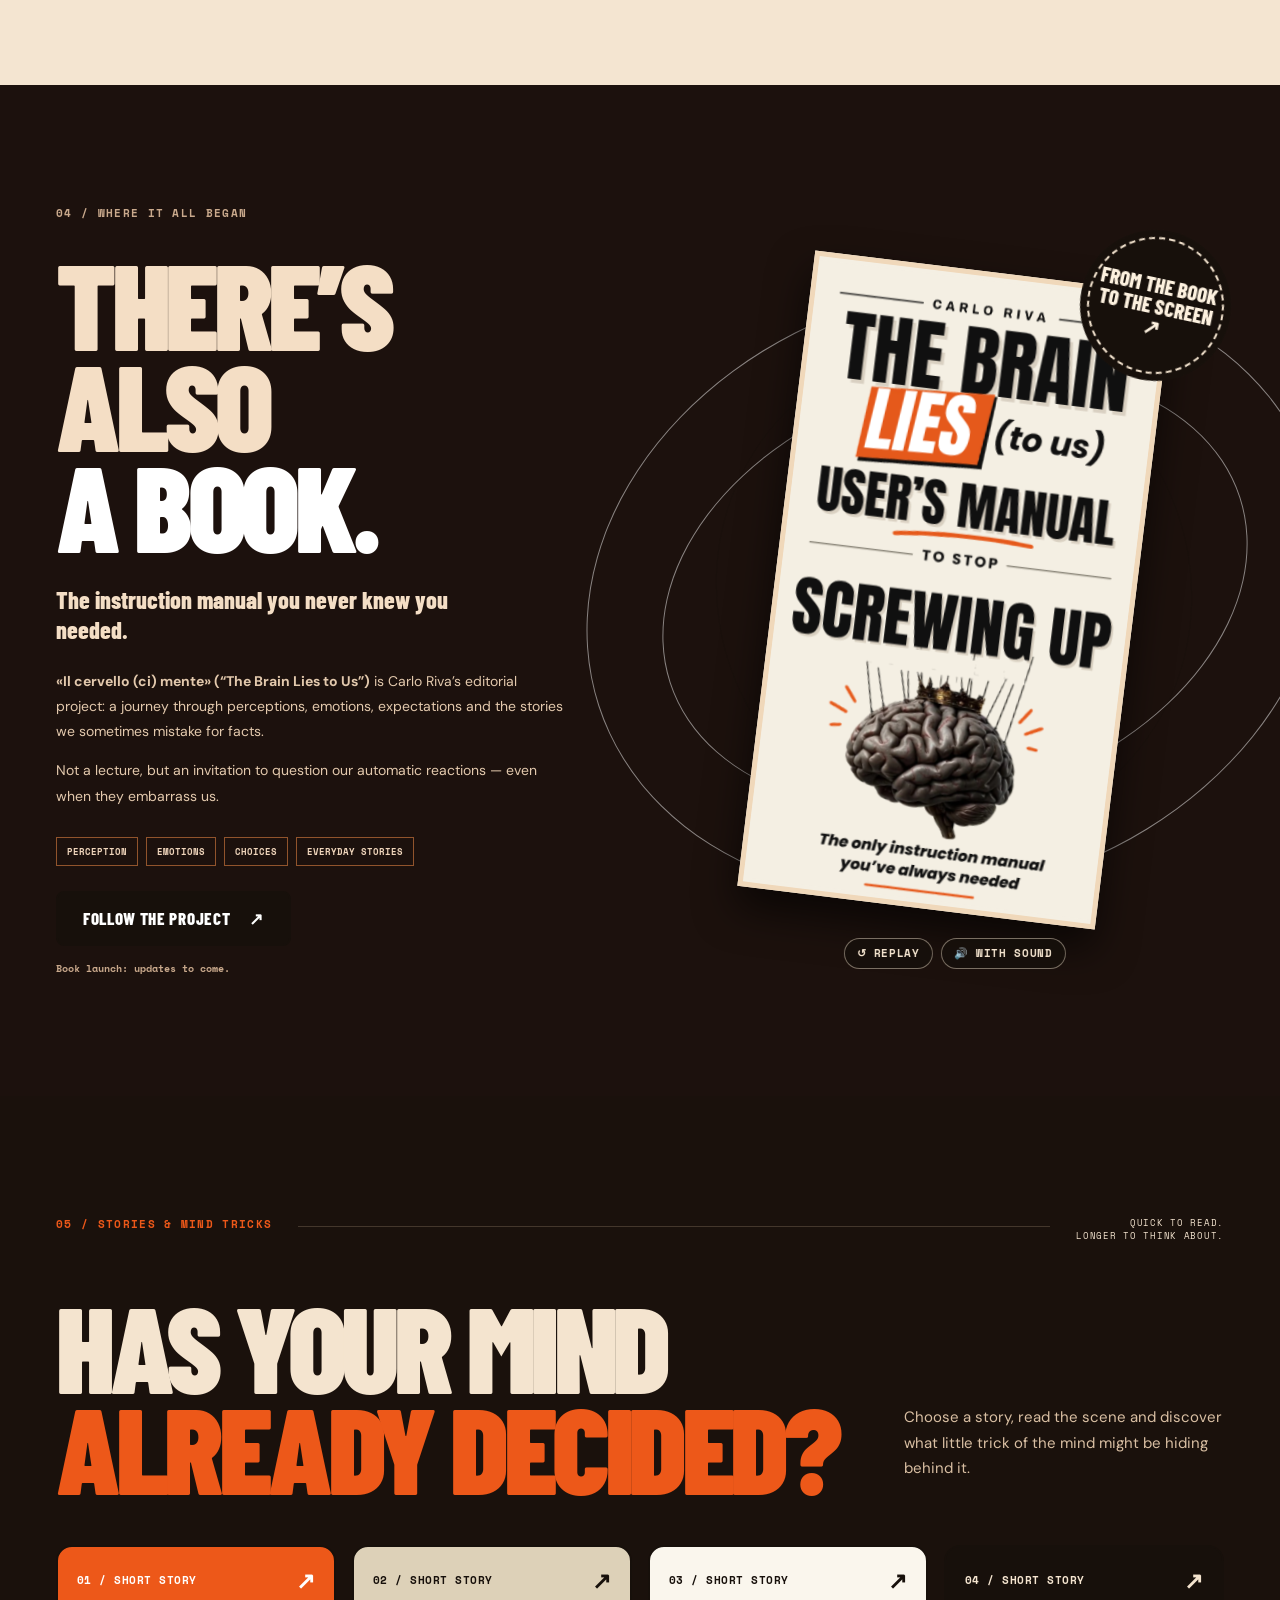
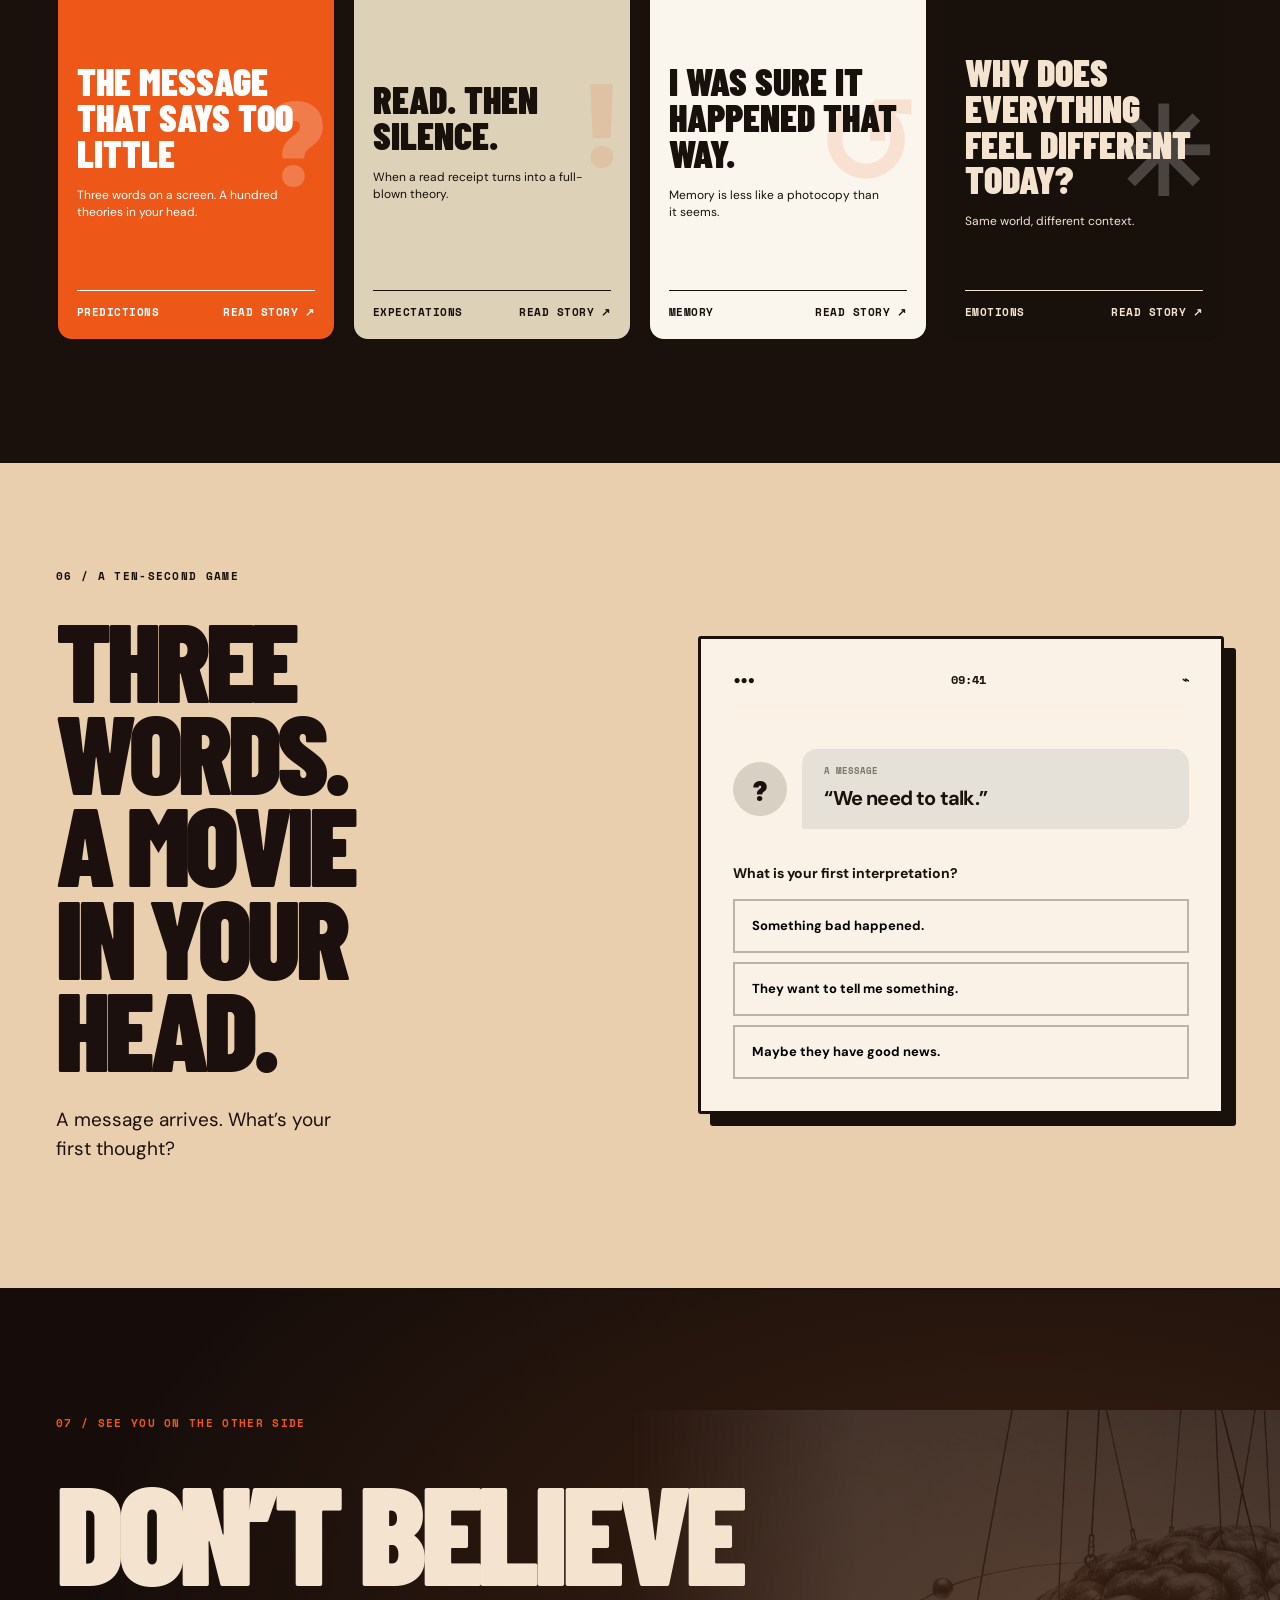
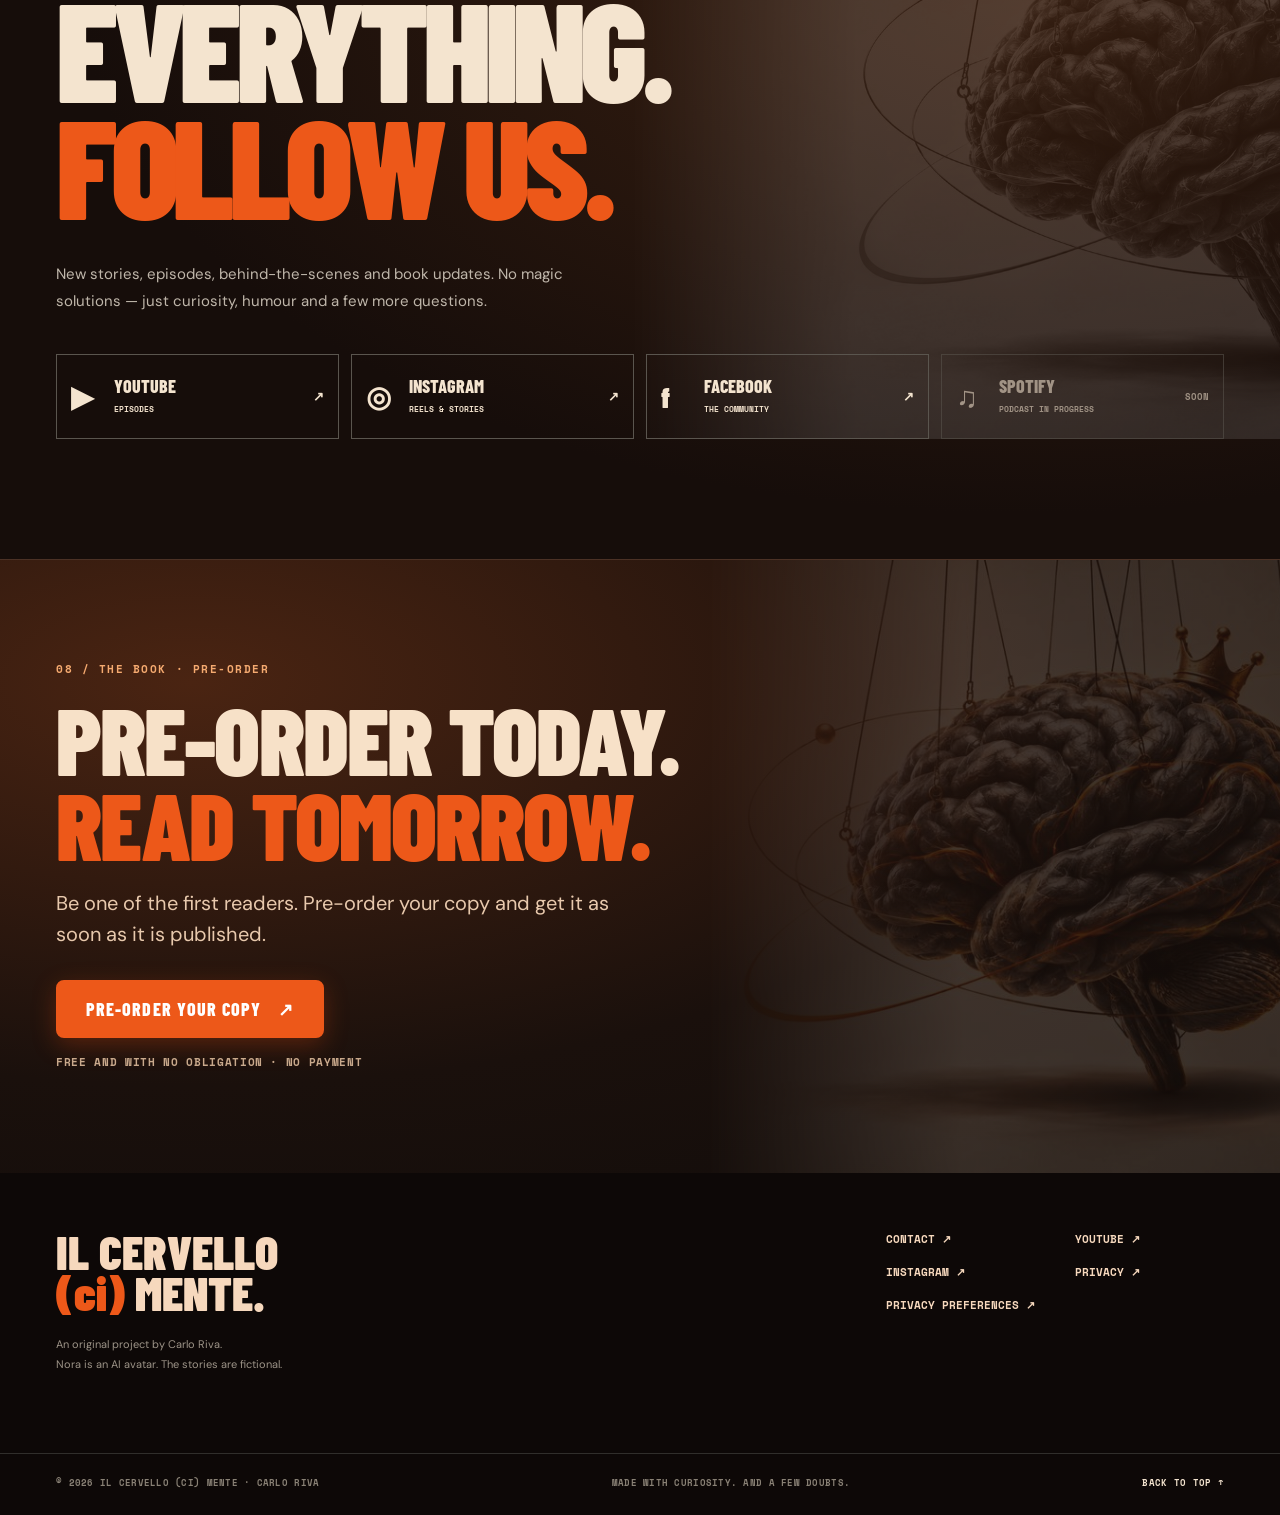
==== commit b648d878: "Prenotazione del libro: blocco in fondo alla home, pagina prenota.html in 5 lingue, servizio Google " ====
--- a/index.html
+++ b/index.html
@@ -362,6 +362,9 @@
     </section>
 
     <section class="last-cta section-space" id="seguici" aria-labelledby="follow-title"><div class="shell"><div class="last-cta-art" aria-hidden="true"></div><div class="last-cta-content reveal"><span class="section-index">07 / CI VEDIAMO DALL'ALTRA PARTE</span><h2 id="follow-title" class="display-lg">NON FIDARTI<br>DI TUTTO.<br><em>SEGUICI.</em></h2><p>Nuove storie, episodi, dietro le quinte e aggiornamenti sul libro. Nessuna formula magica: solo curiosità, ironia e qualche domanda in più.</p><div class="social-grid"><a href="https://www.youtube.com/@ilcervellocimente" target="_blank" rel="noopener noreferrer"><span>▶</span><span>YOUTUBE<small>LE PUNTATE</small></span><b>↗</b></a><a href="https://www.instagram.com/ilcervellocimente/" target="_blank" rel="noopener noreferrer"><span>◎</span><span>INSTAGRAM<small>REEL E STORIES</small></span><b>↗</b></a><a href="https://facebook.com/1441311475730747/posts/122097477573560993" target="_blank" rel="noopener noreferrer"><span>f</span><span>FACEBOOK<small>LA COMMUNITY</small></span><b>↗</b></a><div class="social-soon"><span>♫</span><span>SPOTIFY<small>PODCAST IN PREPARAZIONE</small></span><b>PRESTO</b></div></div></div></div></section>
+
+    <!-- 25/11/2026 Prenotazione del libro: blocco aggiunto in fondo, nessuna sezione esistente modificata -->
+    <section class="book-preorder" id="prenota" aria-labelledby="prenota-title"><link rel="stylesheet" href="css/prenota.css"><div class="shell"><div class="book-preorder-inner"><p class="book-preorder-kicker" data-pr="kicker">08 / IL LIBRO · PRENOTAZIONE</p><h2 id="prenota-title" class="book-preorder-title" data-pr="title">Prenota oggi.<em>Leggi domani.</em></h2><p class="book-preorder-text" data-pr="text">Entra a far parte dei primi lettori. Prenota la tua copia e ricevila non appena sarà pubblicata.</p><a class="book-preorder-btn" id="prenota-link" href="prenota.html"><span data-pr="button">PRENOTA LA TUA COPIA</span> <span aria-hidden="true">↗</span></a><p class="book-preorder-note" data-pr="note">GRATUITA E SENZA IMPEGNO · NESSUN PAGAMENTO</p></div></div><script src="js/prenota-invito.js" defer></script></section>
   </main>
   <footer class="footer"><div class="shell footer-top"><div><div class="footer-logo">IL CERVELLO<br><em>(ci)</em> MENTE.</div><p>Un progetto originale di Carlo Riva.<br>Nora è un avatar IA. Le storie sono di fantasia.</p></div><div class="footer-right"><a href="mailto:ilcervellocimente@gmail.com">CONTATTI ↗</a><a href="https://www.youtube.com/@ilcervellocimente" target="_blank" rel="noopener noreferrer">YOUTUBE ↗</a><a href="https://www.instagram.com/ilcervellocimente/" target="_blank" rel="noopener noreferrer">INSTAGRAM ↗</a><a href="#privacy" id="privacy-link">PRIVACY ↗</a></div></div><div class="shell footer-bottom"><span>© <span id="year">2026</span> IL CERVELLO (CI) MENTE · CARLO RIVA</span><span>FATTO CON CURIOSITÀ. E QUALCHE DUBBIO.</span><a href="#inizio">TORNA SU ↑</a></div></footer>
 
@@ -539,7 +542,7 @@
       $('#video-modal-title').textContent=t[0];note.textContent=t[1];direct.textContent=t[2];
       const player=document.createElement('video');
       const introLang=['it','en','fr','es','de'].includes(lang)?lang:'it';
-      const local='assets/video/nora-presentazione-'+introLang+'.mp4';
+      const local='assets/video/nora-presentazione-'+introLang+'-v3.mp4'; // v3 25/11/2026: ricodifica più leggera (max 900 kbit/s), audio originale
       const sources=[local];let n=0;
       player.controls=true;player.autoplay=true;player.playsInline=true;player.preload='auto';player.setAttribute('aria-label',t[0]);
       function source(){player.src=sources[n];direct.href=sources[n];}
--- a/css/prenota.css
+++ b/css/prenota.css
@@ -0,0 +1,105 @@
+/* IL CERVELLO (CI) MENTE — prenotazione del libro (25/11/2026)
+   Stessi colori e caratteri della v3.1. Usato da prenota.html e dal blocco in fondo a index.html. */
+@font-face{font-family:'Barlow Condensed';font-style:normal;font-weight:700;font-display:swap;src:url(../fonts/barlow-condensed-latin-700-normal.woff2) format('woff2')}
+@font-face{font-family:'Barlow Condensed';font-style:normal;font-weight:800;font-display:swap;src:url(../fonts/barlow-condensed-latin-800-normal.woff2) format('woff2')}
+@font-face{font-family:'Barlow Condensed';font-style:normal;font-weight:900;font-display:swap;src:url(../fonts/barlow-condensed-latin-900-normal.woff2) format('woff2')}
+@font-face{font-family:'DM Sans';font-style:normal;font-weight:400;font-display:swap;src:url(../fonts/dm-sans-latin-400-normal.woff2) format('woff2')}
+@font-face{font-family:'DM Sans';font-style:normal;font-weight:600;font-display:swap;src:url(../fonts/dm-sans-latin-600-normal.woff2) format('woff2')}
+@font-face{font-family:'DM Sans';font-style:normal;font-weight:700;font-display:swap;src:url(../fonts/dm-sans-latin-700-normal.woff2) format('woff2')}
+@font-face{font-family:'Space Mono';font-style:normal;font-weight:700;font-display:swap;src:url(../fonts/space-mono-latin-700-normal.woff2) format('woff2')}
+
+/* ---------- Blocco in fondo alla pagina principale ---------- */
+.book-preorder{position:relative;overflow:hidden;background:radial-gradient(ellipse at 15% 20%,#4a2412 0,#1a100c 58%,#110c0a 100%);color:#f4e4cf;border-top:1px solid #4c3125;padding:clamp(56px,8vw,104px) 0}
+.book-preorder::after{content:'';position:absolute;inset:0 0 0 55%;background:url('../assets/brain-v3.jpg') 70% center/cover no-repeat;opacity:.16;-webkit-mask-image:linear-gradient(90deg,transparent,#000 45%);mask-image:linear-gradient(90deg,transparent,#000 45%);pointer-events:none}
+.book-preorder .shell{position:relative;z-index:1}
+.book-preorder-inner{max-width:780px}
+.book-preorder-kicker{font:700 11px/1.4 'Space Mono',monospace;letter-spacing:.14em;color:#f5aa70;margin:0 0 18px}
+.book-preorder-title{font:900 clamp(46px,7.4vw,104px)/.9 'Barlow Condensed',Impact,'Arial Narrow',sans-serif;letter-spacing:-.02em;text-transform:uppercase;margin:0 0 22px;color:#f7e1c8}
+.book-preorder-title em{display:block;color:#ed5819;font-style:normal}
+.book-preorder-text{font:400 clamp(16px,2vw,20px)/1.55 'DM Sans',Arial,sans-serif;color:#e8c9ad;max-width:600px;margin:0 0 30px}
+.book-preorder-btn{display:inline-flex;align-items:center;justify-content:center;gap:16px;min-height:58px;padding:16px 28px;border-radius:8px;background:#ed5819;color:#fff;border:2px solid #ed5819;font:800 18px/1 'Barlow Condensed',Impact,sans-serif;letter-spacing:.06em;text-decoration:none;box-shadow:0 7px 25px rgba(220,72,16,.3);transition:transform .2s,background .2s}
+.book-preorder-btn:hover{background:#ff6a26;transform:translateY(-2px)}
+.book-preorder-btn:focus-visible{outline:3px solid #f5aa70;outline-offset:3px}
+.book-preorder-note{font:700 11px/1.5 'Space Mono',monospace;letter-spacing:.06em;color:#c9a98c;margin:16px 0 0}
+@media(max-width:700px){.book-preorder::after{inset:45% -20% 0 20%;opacity:.12;-webkit-mask-image:linear-gradient(180deg,transparent,#000 50%);mask-image:linear-gradient(180deg,transparent,#000 50%)}.book-preorder-btn{width:100%;font-size:17px}}
+@media(prefers-reduced-motion:reduce){.book-preorder-btn{transition:none}.book-preorder-btn:hover{transform:none}}
+
+/* ---------- Pagina prenota.html ---------- */
+.prenota-page{margin:0;background:#120e0c;color:#f4e4cf;font:400 16px/1.55 'DM Sans',Arial,sans-serif;-webkit-font-smoothing:antialiased}
+.prenota-page *,.prenota-page *::before,.prenota-page *::after{box-sizing:border-box}
+.prenota-page a{color:#f5aa70}
+.pr-shell{max-width:1240px;margin:0 auto;padding:0 clamp(16px,4vw,40px)}
+.pr-skip{position:absolute;left:-9999px;top:8px;background:#ed5819;color:#fff;padding:10px 14px;z-index:20}
+.pr-skip:focus{left:8px}
+.pr-visually-hidden{position:absolute;width:1px;height:1px;overflow:hidden;clip:rect(0,0,0,0);white-space:nowrap}
+.pr-header{background:rgba(15,12,11,.95);border-bottom:1px solid #4c3125;position:sticky;top:0;z-index:10}
+.pr-header-inner{display:flex;align-items:center;justify-content:space-between;gap:12px;min-height:68px}
+.pr-wordmark{display:flex;align-items:center;gap:10px;text-decoration:none;color:#f5dfca!important;min-width:0}
+.pr-wordmark-icon{display:grid;place-items:center;width:38px;height:38px;border:3px solid #f0dbc2;border-radius:2px;color:#ed5819;font:900 20px/1 'Barlow Condensed',sans-serif;transform:rotate(-4deg);flex:0 0 auto}
+.pr-wordmark-type{font:900 19px/1 'Barlow Condensed',sans-serif;letter-spacing:.01em;white-space:nowrap}
+.pr-wordmark-type em{color:#ed5819}
+.pr-wordmark-type small{display:block;font:700 8px/1.5 'Space Mono',monospace;letter-spacing:.26em;color:#c9a98c;margin-top:3px}
+.pr-header-actions{display:flex;align-items:center;gap:10px}
+.pr-lang{color:#f5dfcc;background:#261912;border:1px solid #7d4325;border-radius:8px;padding:8px 6px;font:700 13px 'Space Mono',monospace;min-height:40px}
+.pr-back{font:700 12px/1 'Space Mono',monospace;letter-spacing:.04em;text-decoration:none;white-space:nowrap}
+.pr-hero{background:radial-gradient(ellipse at 20% 15%,#422311 0%,#1b120e 50%,#100c0b 100%);padding:clamp(36px,6vw,80px) 0 clamp(48px,7vw,96px)}
+.pr-hero-grid{display:grid;grid-template-columns:1fr minmax(0,560px);gap:clamp(28px,5vw,72px);align-items:start}
+.pr-kicker{font:700 11px/1.4 'Space Mono',monospace;letter-spacing:.14em;color:#f5aa70;margin:0 0 16px}
+.pr-title{font:900 clamp(52px,7.5vw,108px)/.88 'Barlow Condensed',Impact,sans-serif;text-transform:uppercase;letter-spacing:-.02em;margin:0 0 22px;color:#f7e1c8}
+.pr-title em{color:#ed5819;font-style:normal}
+.pr-lead{font-size:clamp(17px,2vw,21px);line-height:1.5;color:#eed3ba;max-width:520px;margin:0 0 20px}
+.pr-points{list-style:none;padding:0;margin:0 0 22px;display:grid;gap:8px}
+.pr-points li{position:relative;padding-left:26px;color:#e2bea3}
+.pr-points li::before{content:'✳';position:absolute;left:0;color:#ed5819}
+.pr-number-note{border-left:4px solid #ed5819;background:rgba(36,24,15,.85);padding:12px 14px;border-radius:6px;font-size:14px;color:#e8c9ad;max-width:520px;margin:0 0 26px}
+.pr-number-note strong{color:#fff}
+.pr-cover img{display:block;width:min(240px,60%);height:auto;border:5px solid #f0d8ba;box-shadow:0 20px 40px rgba(0,0,0,.6);transform:rotate(-4deg)}
+.pr-card{background:#1c130f;border:1px solid #5d3b27;border-radius:18px;padding:clamp(20px,3.5vw,36px);box-shadow:0 18px 50px rgba(0,0,0,.35);scroll-margin-top:84px}
+.pr-form-title{font:900 clamp(30px,3.4vw,40px)/1 'Barlow Condensed',sans-serif;letter-spacing:.02em;margin:0 0 6px;color:#f7e1c8}
+.pr-required{font-size:13px;color:#c9a98c;margin:0 0 18px}
+.pr-field{margin:0 0 16px;border:0;padding:0;min-width:0}
+.pr-field label,.pr-field legend{display:block;font:700 13px/1.3 'DM Sans',sans-serif;color:#f5dfcc;margin:0 0 6px;padding:0}
+.pr-field input[type=text],.pr-field input[type=email],.pr-field select{width:100%;min-height:48px;padding:11px 12px;border-radius:10px;border:1px solid #7d4325;background:#261912;color:#fff3e6;font:400 16px 'DM Sans',Arial,sans-serif;appearance:none;-webkit-appearance:none}
+.pr-field select{background-image:linear-gradient(45deg,transparent 50%,#f5aa70 50%),linear-gradient(135deg,#f5aa70 50%,transparent 50%);background-position:calc(100% - 18px) 21px,calc(100% - 12px) 21px;background-size:6px 6px;background-repeat:no-repeat;padding-right:34px}
+.pr-field input:focus,.pr-field select:focus,.pr-check input:focus-visible,.pr-choice input:focus-visible{outline:3px solid #f5aa70;outline-offset:2px}
+.pr-field [aria-invalid=true]{border-color:#ff7a59;box-shadow:0 0 0 1px #ff7a59}
+.pr-row{display:grid;grid-template-columns:1fr 1fr;gap:12px}
+.pr-formats{display:flex;flex-wrap:wrap;gap:10px}
+.pr-formats legend{width:100%}
+.pr-choice{flex:1 1 140px;display:flex!important;align-items:center;gap:10px;min-height:48px;padding:10px 14px;border:1px solid #7d4325;border-radius:10px;background:#261912;cursor:pointer;font:600 15px 'DM Sans',sans-serif!important;margin:0!important}
+.pr-choice:has(input:checked){border-color:#ed5819;background:#3a1d10;box-shadow:0 0 0 1px #ed5819}
+.pr-choice input,.pr-check input{width:20px;height:20px;accent-color:#ed5819;flex:0 0 auto;margin:0}
+.pr-check{display:flex;gap:12px;align-items:flex-start;font-size:14px;line-height:1.5;color:#e8c9ad;margin:0 0 14px;cursor:pointer}
+.pr-check input{margin-top:1px}
+.pr-error{color:#ffae96;font-size:13px;margin:6px 0 0}
+.pr-check+.pr-error{margin:-8px 0 14px 32px}
+.pr-hp{position:absolute!important;left:-10000px!important;width:1px;height:1px;overflow:hidden}
+.pr-submit{display:inline-flex;align-items:center;justify-content:center;gap:14px;width:100%;min-height:58px;margin-top:8px;padding:16px 20px;border:2px solid #ed5819;border-radius:10px;background:#ed5819;color:#fff!important;font:800 19px/1 'Barlow Condensed',Impact,sans-serif;letter-spacing:.06em;text-decoration:none;cursor:pointer;box-shadow:0 7px 25px rgba(220,72,16,.3);transition:background .2s,transform .2s}
+.pr-submit:hover{background:#ff6a26}
+.pr-submit:disabled{opacity:.7;cursor:progress}
+.pr-submit:focus-visible{outline:3px solid #f5aa70;outline-offset:3px}
+.pr-free{font:700 11px/1.5 'Space Mono',monospace;letter-spacing:.04em;color:#c9a98c;text-align:center;margin:12px 0 0}
+.pr-status{margin:12px 0 0;font-size:14px;min-height:1px}
+.pr-status.is-error{color:#ffae96;background:rgba(120,30,15,.35);border:1px solid #c0472a;border-radius:8px;padding:10px 12px}
+.pr-status.is-info{color:#f5dfcc;background:rgba(60,40,25,.6);border:1px solid #7d4325;border-radius:8px;padding:10px 12px}
+.pr-done{text-align:center;outline:none}
+.pr-done-title{font:900 clamp(30px,4vw,44px)/1 'Barlow Condensed',sans-serif;margin:0 0 20px;color:#f7e1c8}
+.pr-done-label{font:700 12px/1.3 'Space Mono',monospace;letter-spacing:.1em;text-transform:uppercase;color:#f5aa70;margin:0 0 4px}
+.pr-done-number{font:900 clamp(52px,9vw,80px)/1 'Barlow Condensed',Impact,sans-serif;color:#fff;background:#ed5819;border-radius:12px;padding:14px 10px;margin:0 0 12px;letter-spacing:.02em}
+.pr-done-note{font-size:14px;color:#e2bea3;margin:0 0 14px}
+.pr-done-mail{font-size:15px;color:#f4e4cf;margin:0 0 20px}
+.pr-privacy{background:#140e0b;border-top:1px solid #3a261c;padding:28px 0 40px}
+.pr-privacy details{max-width:860px}
+.pr-privacy summary{cursor:pointer;list-style:none;display:flex;align-items:center;gap:10px}
+.pr-privacy summary::-webkit-details-marker{display:none}
+.pr-privacy summary::before{content:'+';display:grid;place-items:center;width:28px;height:28px;border:1px solid #a77b58;border-radius:50%;color:#f5aa70;flex:0 0 auto;font-weight:700}
+.pr-privacy details[open] summary::before{content:'–'}
+.pr-privacy h2{font:800 22px/1.2 'Barlow Condensed',sans-serif;margin:0;color:#f4dfcc}
+.pr-privacy-body{font-size:14px;line-height:1.65;color:#e2bea3;padding:10px 0 0 38px}
+.pr-privacy-body strong{color:#f5dfcc}
+.pr-footer{background:#0d0807;color:#c9a98c;font:700 11px/1.5 'Space Mono',monospace;letter-spacing:.05em;padding:22px 0}
+.pr-footer-inner{display:flex;justify-content:space-between;gap:12px;flex-wrap:wrap}
+@media(max-width:900px){.pr-hero-grid{grid-template-columns:1fr}.pr-cover{display:none}.pr-title{font-size:clamp(50px,12vw,86px)}}
+@media(max-width:520px){.pr-row{grid-template-columns:1fr;gap:0}.pr-back{display:none}.pr-wordmark-type{font-size:16px}.pr-privacy-body{padding-left:0}}
+@media(max-width:360px){.pr-wordmark-type small{display:none}}
+@media(prefers-reduced-motion:reduce){.pr-submit{transition:none}}
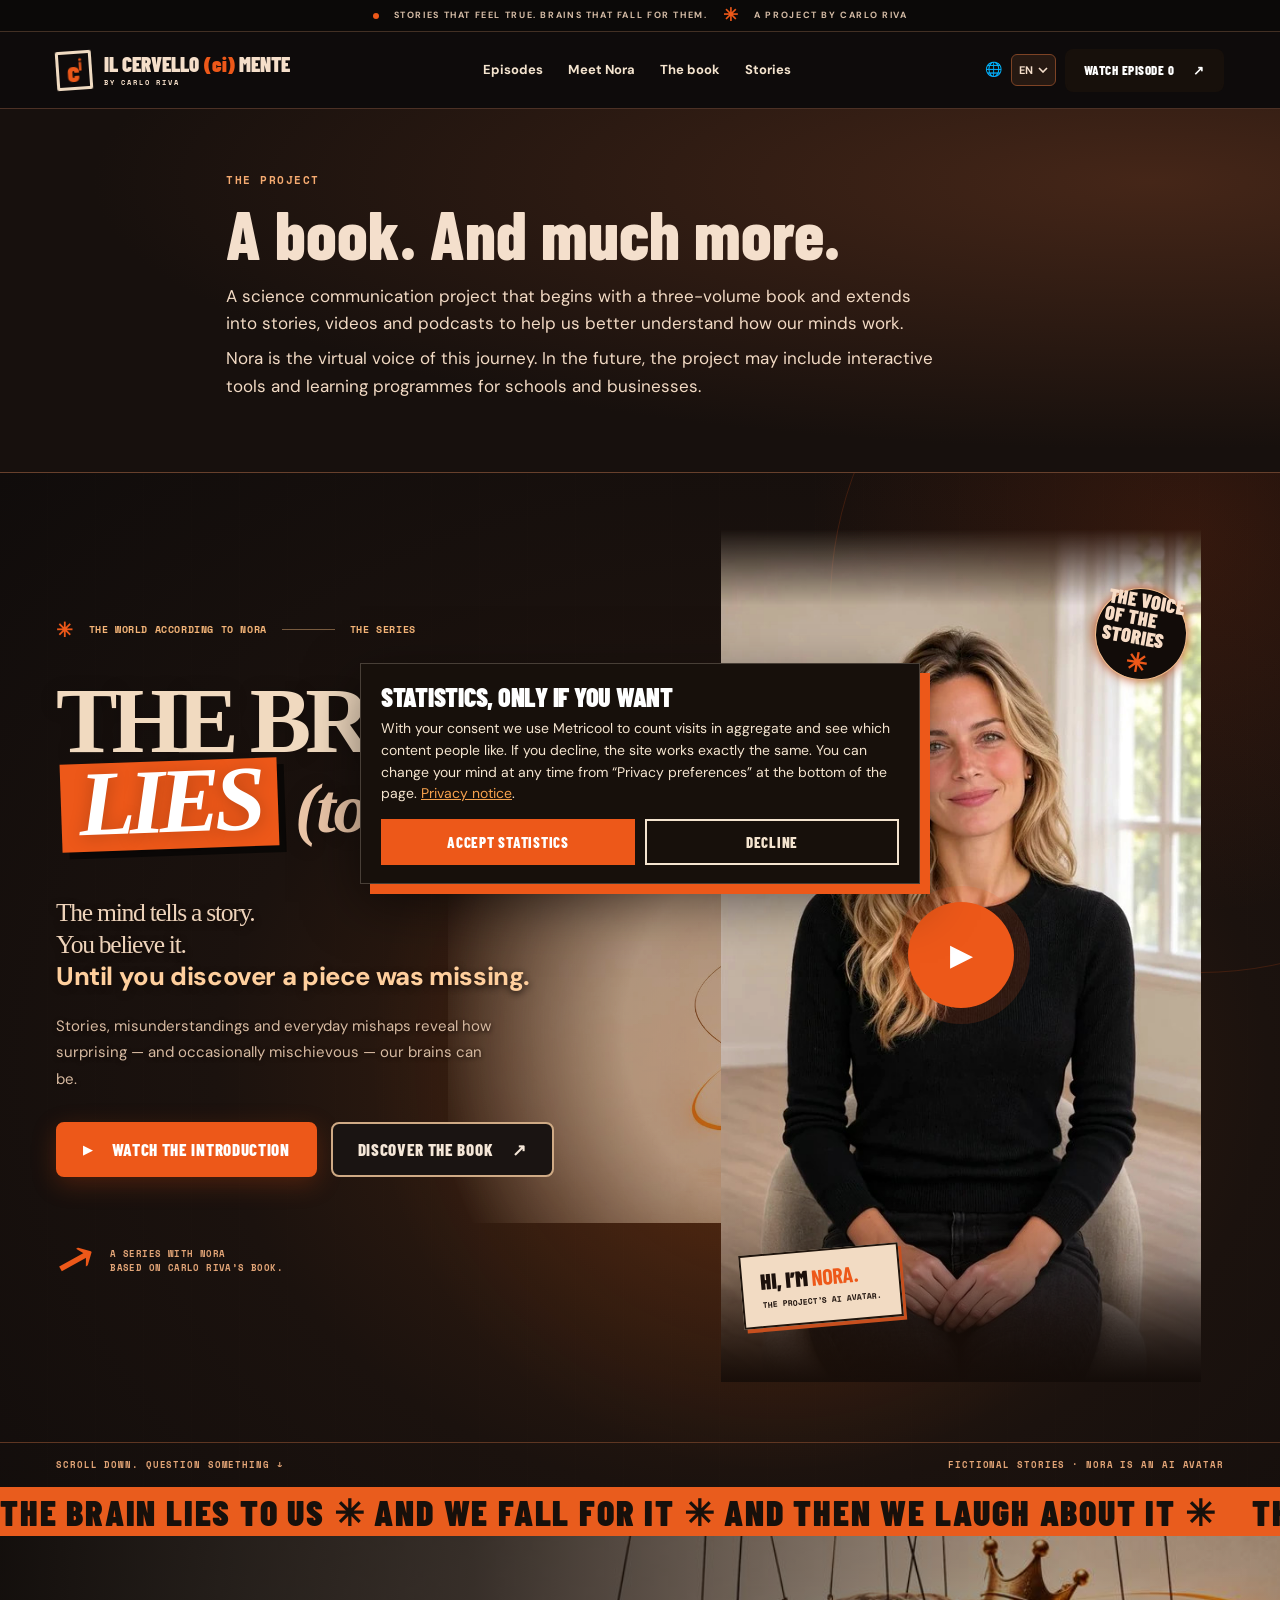
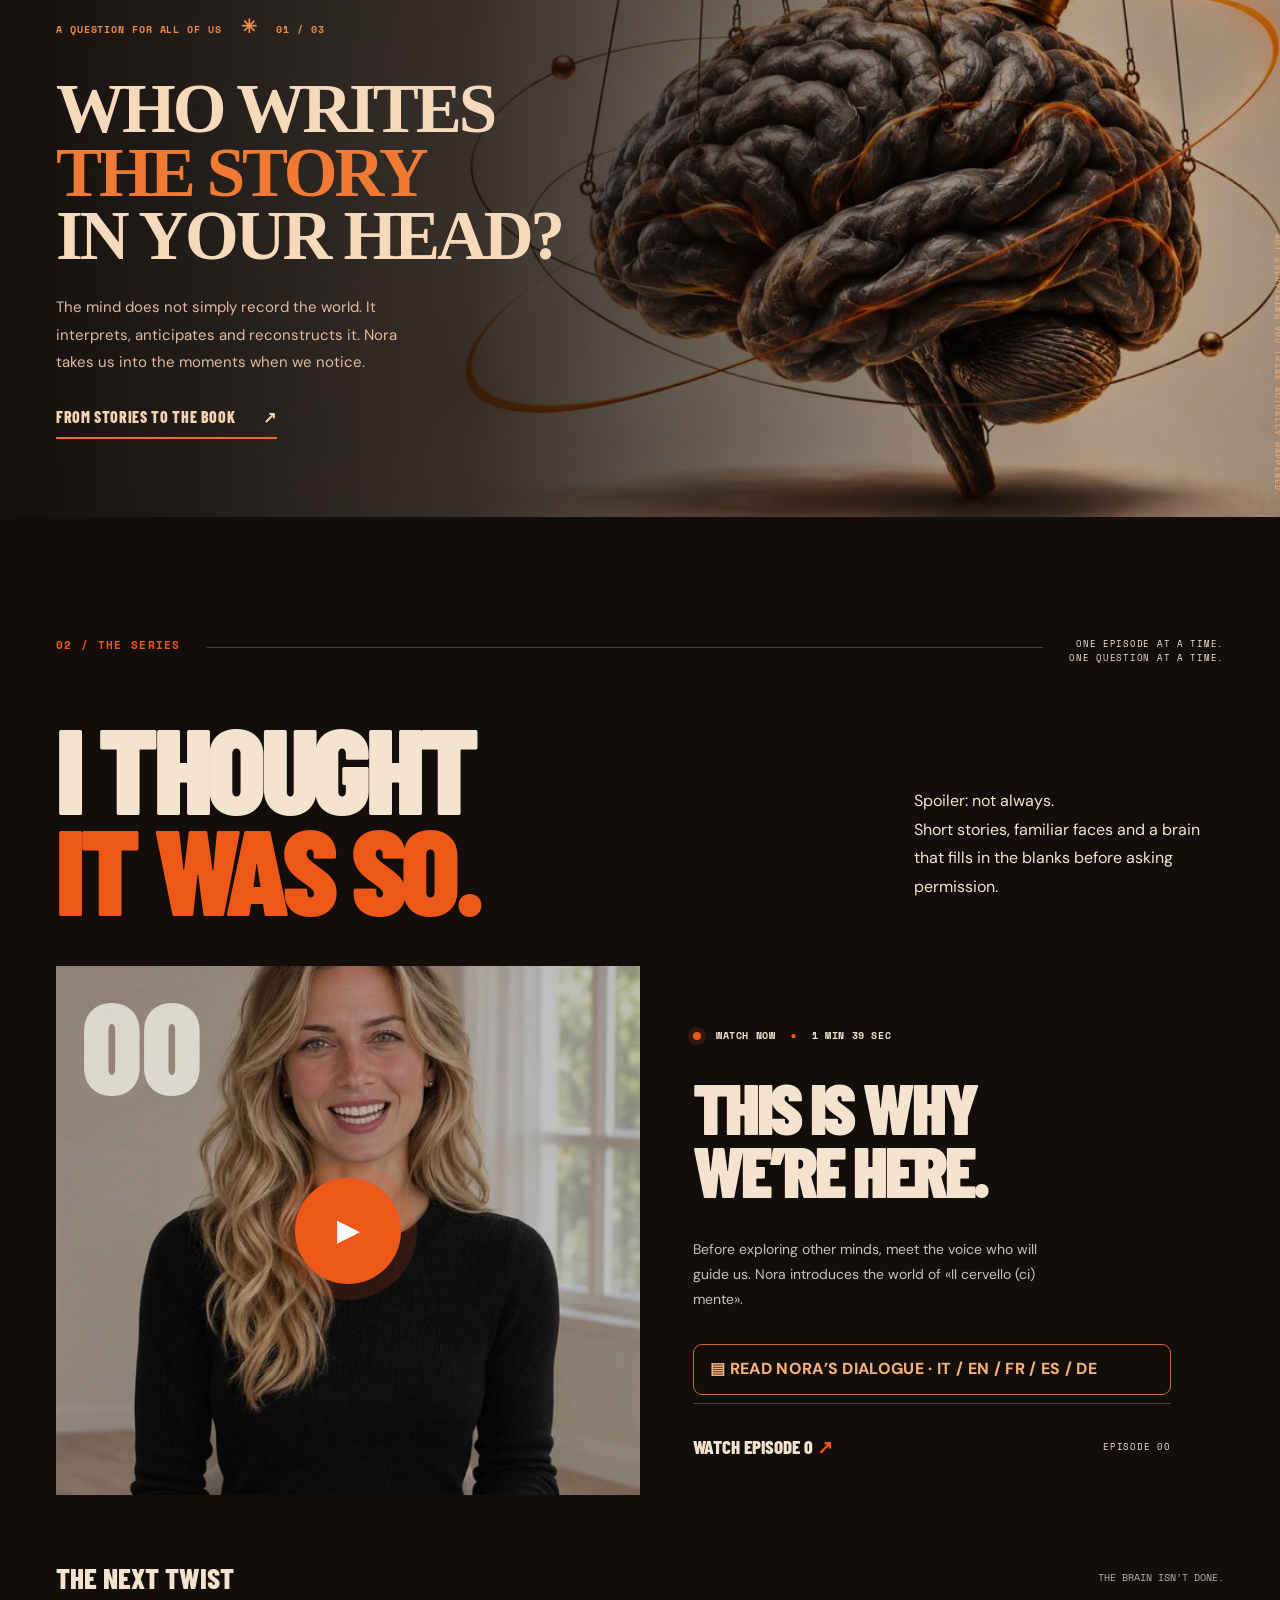
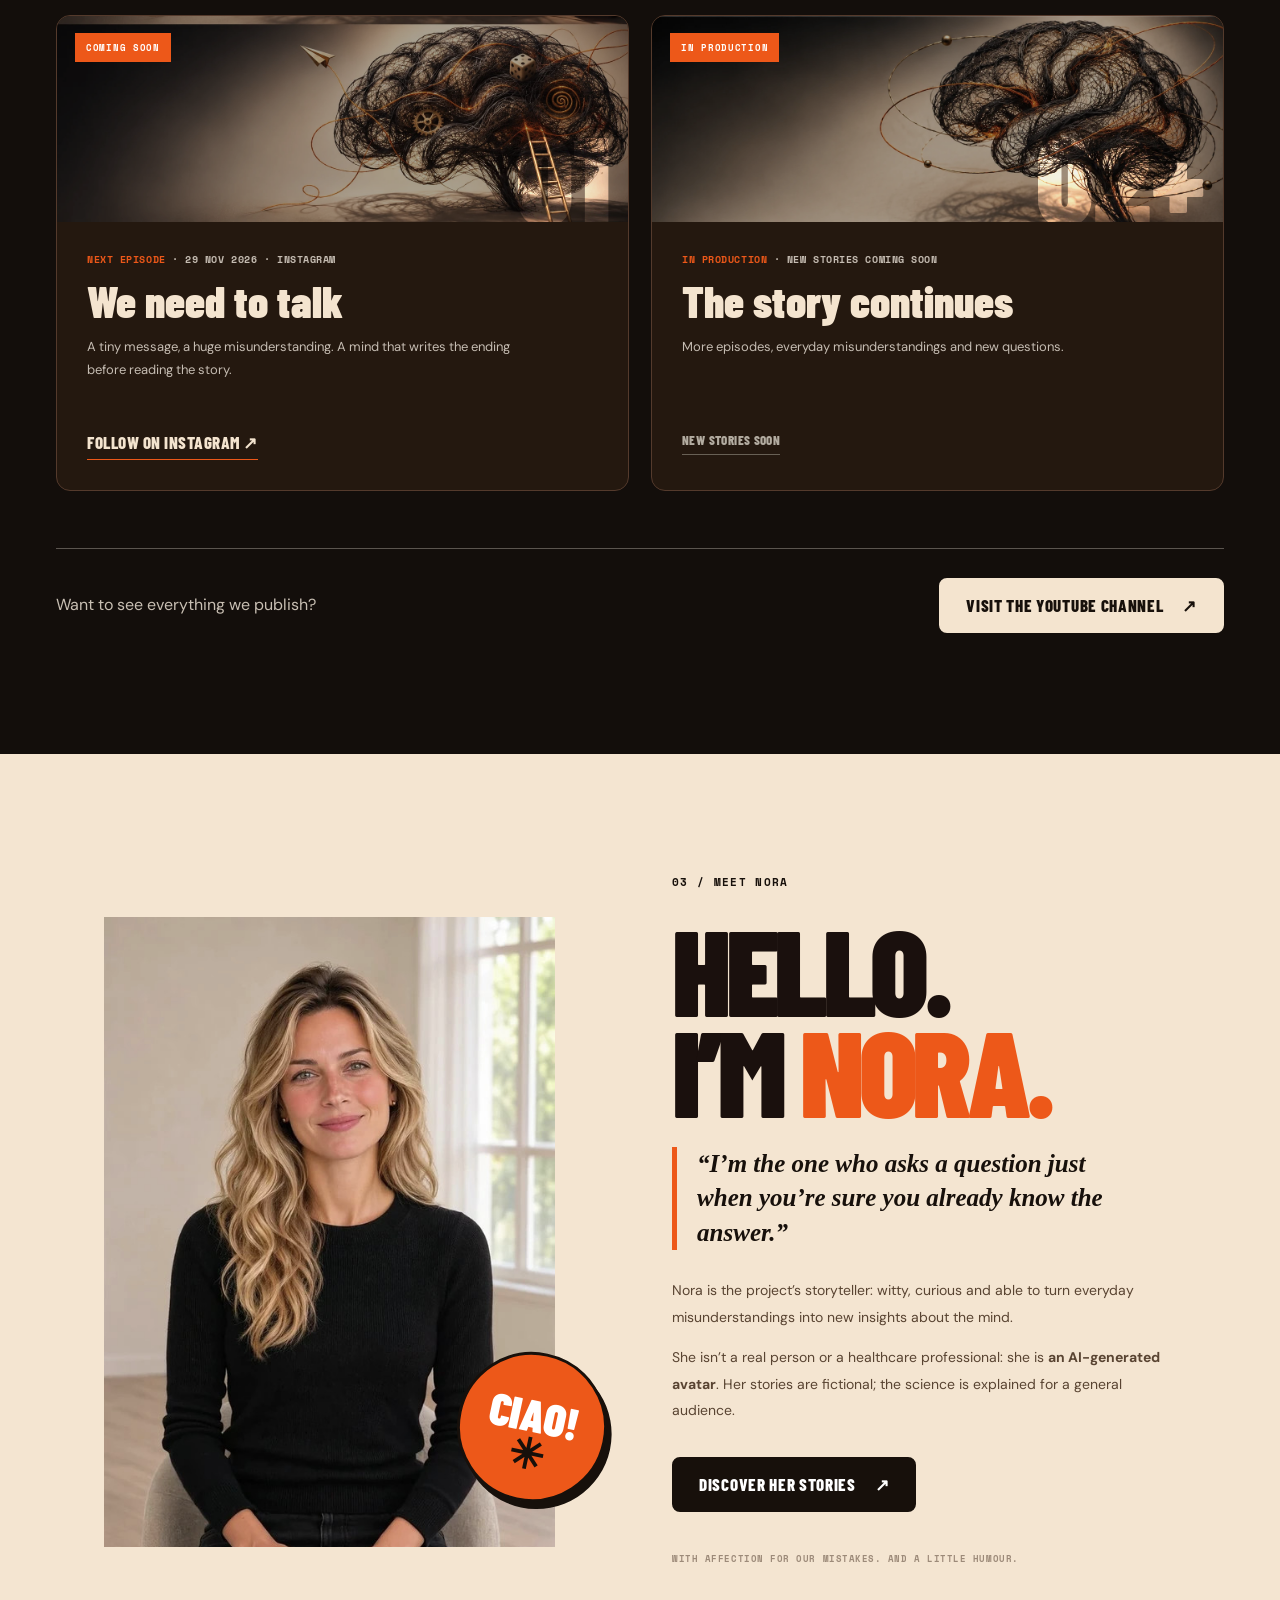
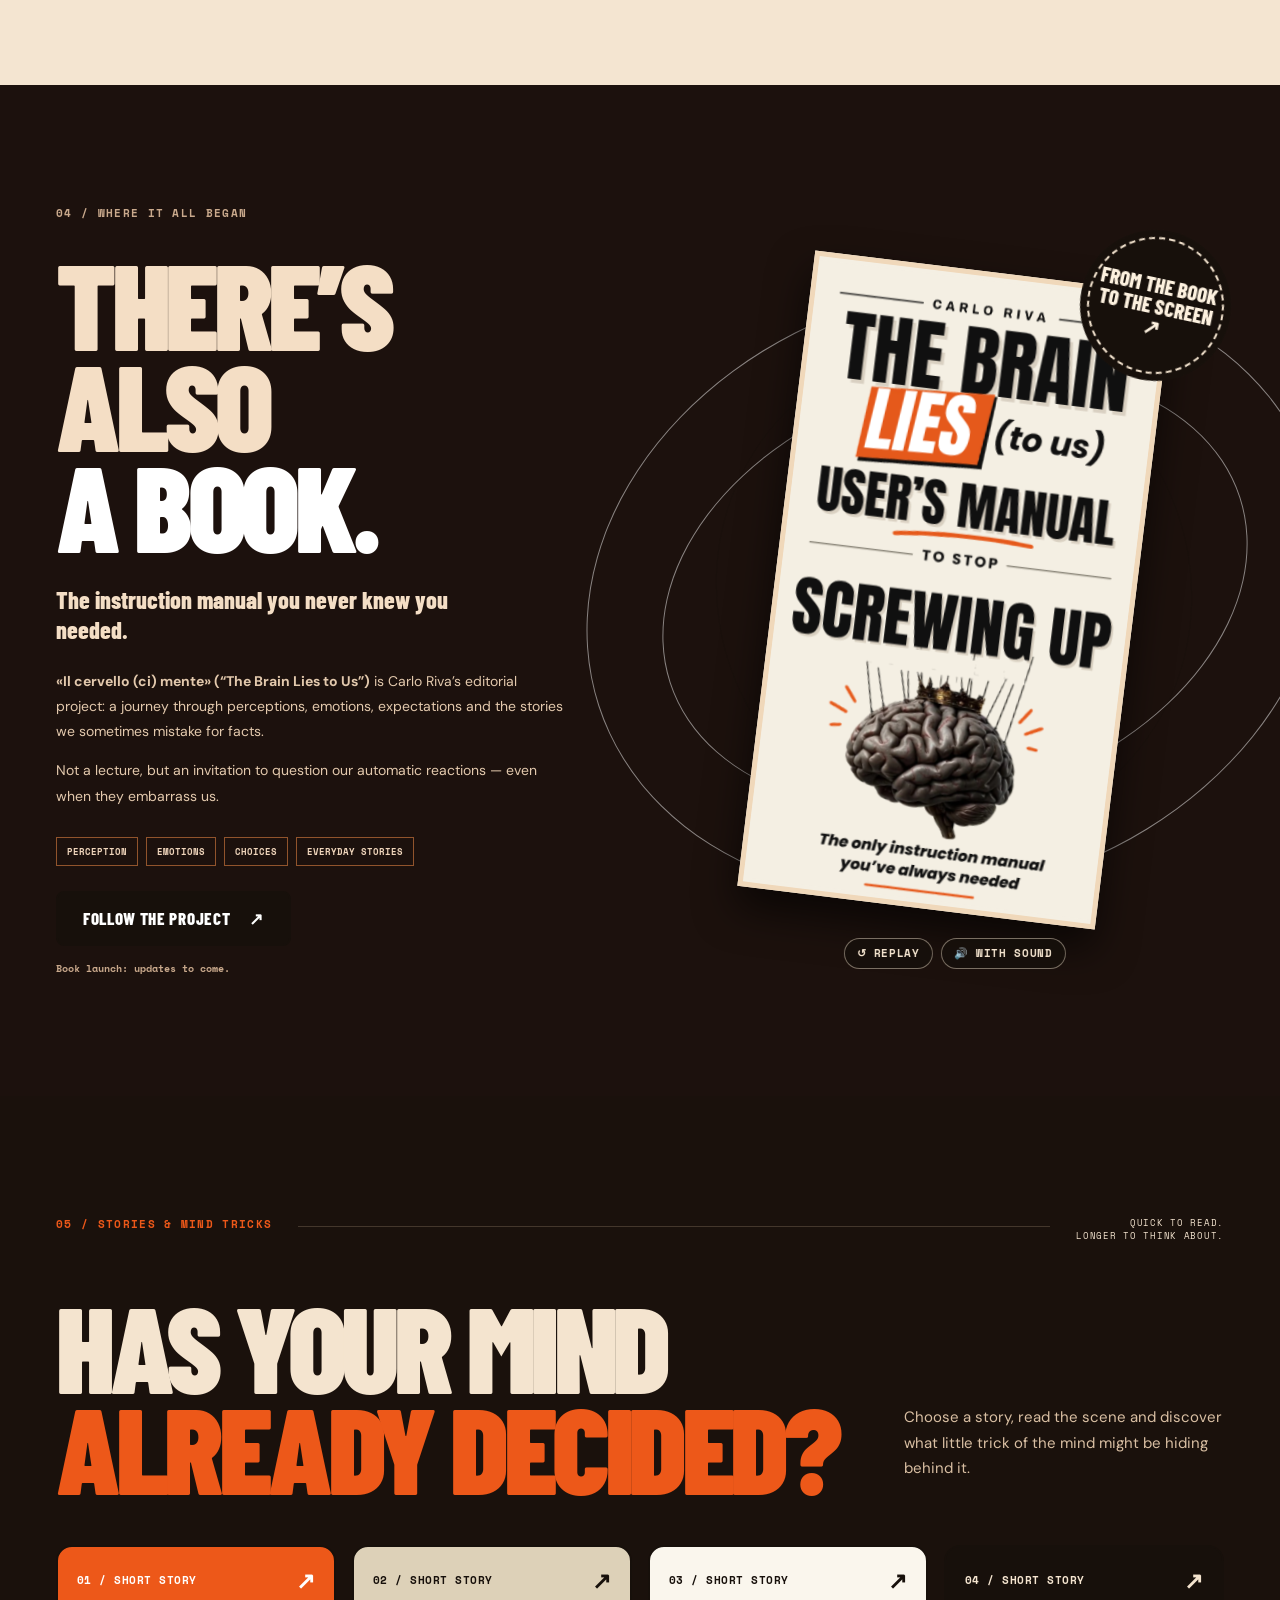
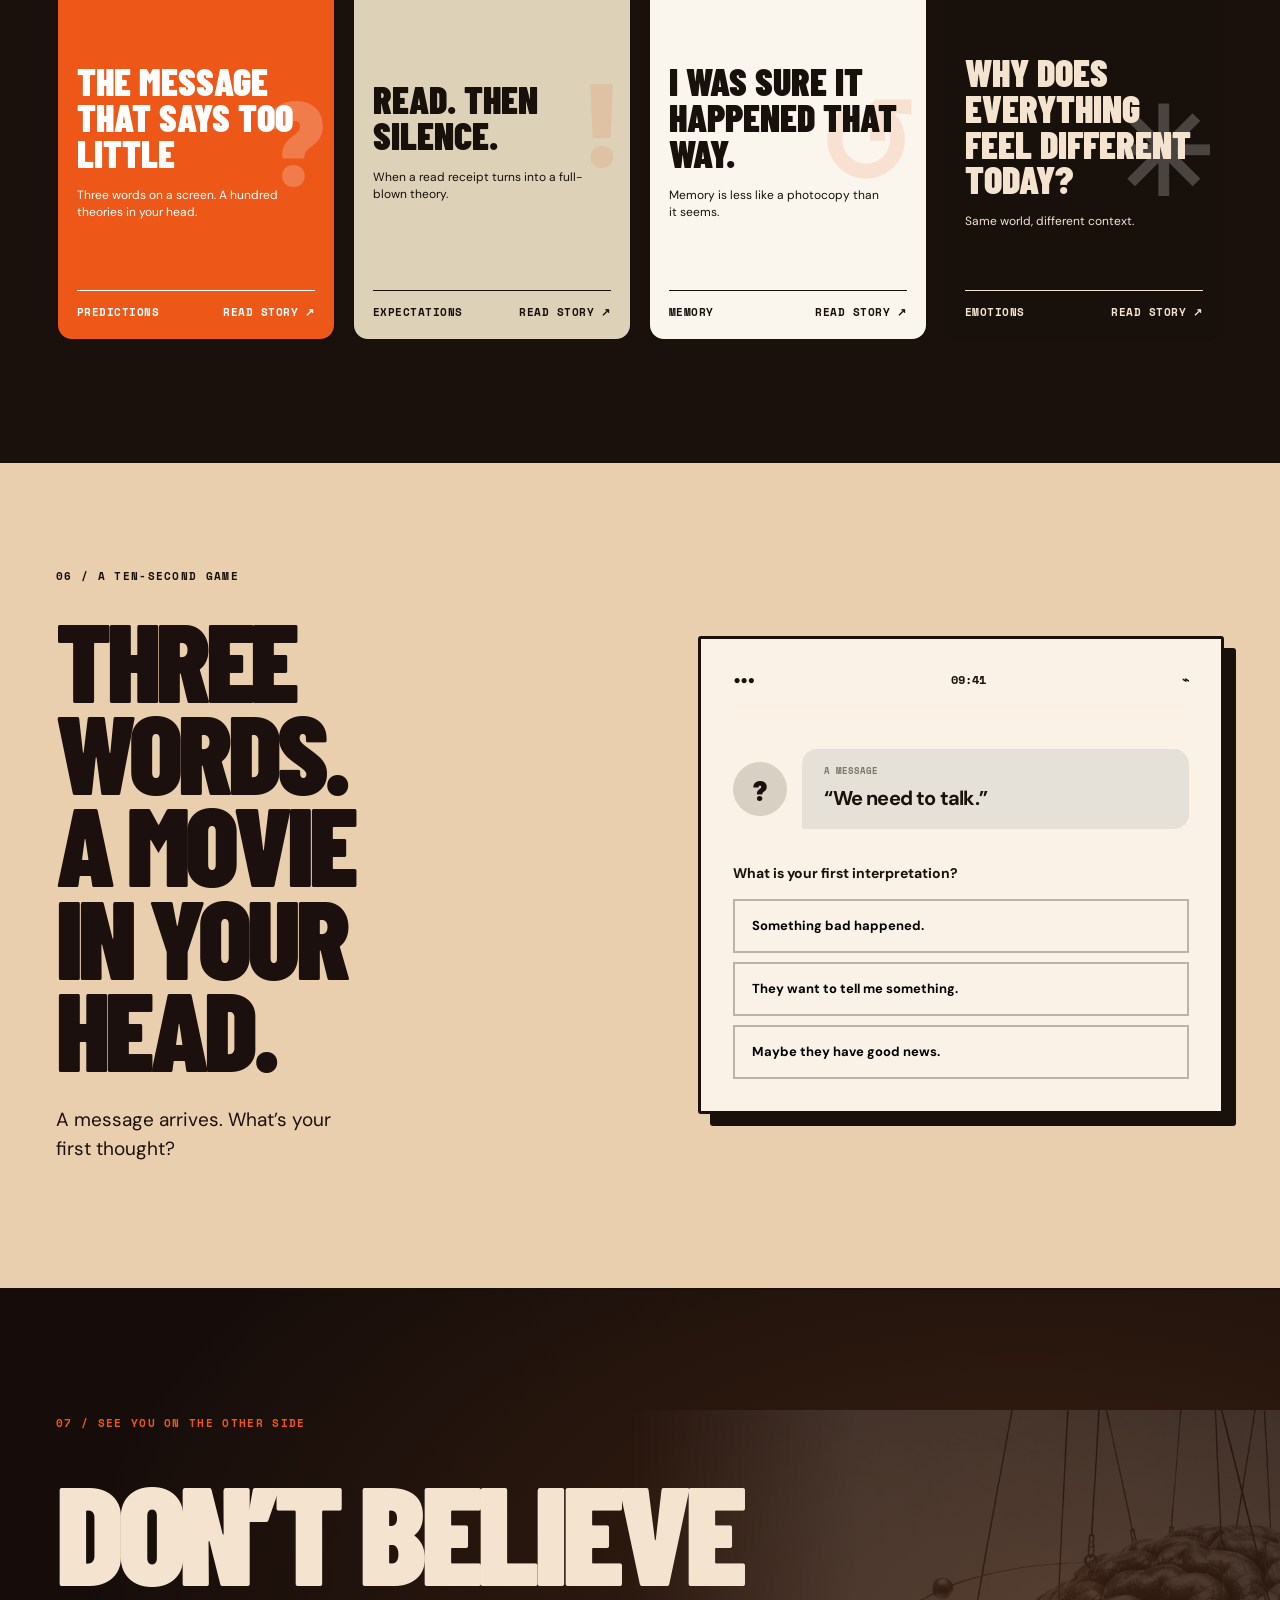
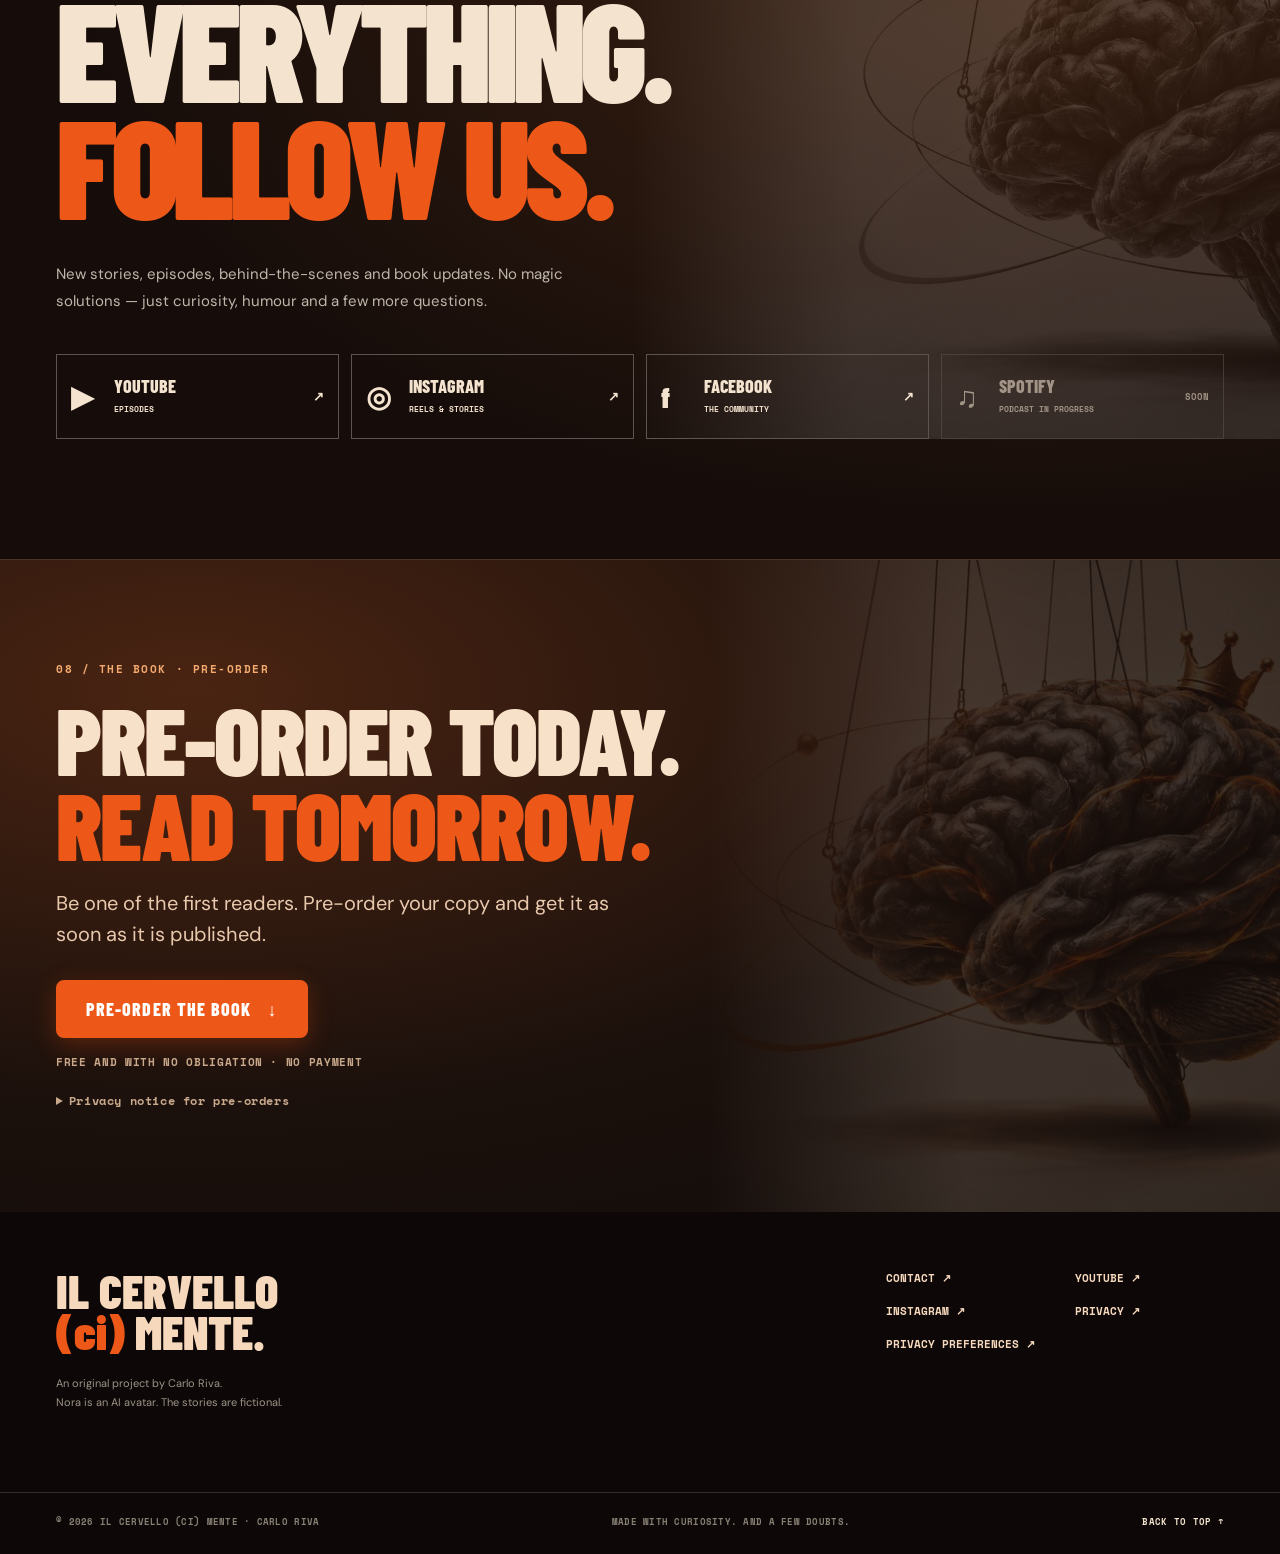
==== commit 8474092f: "Prenota il libro: modulo nella home (solo e-mail), riferimento da 50.326, totale copie e soglia 50.0" ====
--- a/index.html
+++ b/index.html
@@ -363,8 +363,8 @@
 
     <section class="last-cta section-space" id="seguici" aria-labelledby="follow-title"><div class="shell"><div class="last-cta-art" aria-hidden="true"></div><div class="last-cta-content reveal"><span class="section-index">07 / CI VEDIAMO DALL'ALTRA PARTE</span><h2 id="follow-title" class="display-lg">NON FIDARTI<br>DI TUTTO.<br><em>SEGUICI.</em></h2><p>Nuove storie, episodi, dietro le quinte e aggiornamenti sul libro. Nessuna formula magica: solo curiosità, ironia e qualche domanda in più.</p><div class="social-grid"><a href="https://www.youtube.com/@ilcervellocimente" target="_blank" rel="noopener noreferrer"><span>▶</span><span>YOUTUBE<small>LE PUNTATE</small></span><b>↗</b></a><a href="https://www.instagram.com/ilcervellocimente/" target="_blank" rel="noopener noreferrer"><span>◎</span><span>INSTAGRAM<small>REEL E STORIES</small></span><b>↗</b></a><a href="https://facebook.com/1441311475730747/posts/122097477573560993" target="_blank" rel="noopener noreferrer"><span>f</span><span>FACEBOOK<small>LA COMMUNITY</small></span><b>↗</b></a><div class="social-soon"><span>♫</span><span>SPOTIFY<small>PODCAST IN PREPARAZIONE</small></span><b>PRESTO</b></div></div></div></div></section>
 
-    <!-- 25/11/2026 Prenotazione del libro: blocco aggiunto in fondo, nessuna sezione esistente modificata -->
-    <section class="book-preorder" id="prenota" aria-labelledby="prenota-title"><link rel="stylesheet" href="css/prenota.css"><div class="shell"><div class="book-preorder-inner"><p class="book-preorder-kicker" data-pr="kicker">08 / IL LIBRO · PRENOTAZIONE</p><h2 id="prenota-title" class="book-preorder-title" data-pr="title">Prenota oggi.<em>Leggi domani.</em></h2><p class="book-preorder-text" data-pr="text">Entra a far parte dei primi lettori. Prenota la tua copia e ricevila non appena sarà pubblicata.</p><a class="book-preorder-btn" id="prenota-link" href="prenota.html"><span data-pr="button">PRENOTA LA TUA COPIA</span> <span aria-hidden="true">↗</span></a><p class="book-preorder-note" data-pr="note">GRATUITA E SENZA IMPEGNO · NESSUN PAGAMENTO</p></div></div><script src="js/prenota-invito.js" defer></script></section>
+    <!-- 26/11/2026 «Prenota il libro»: blocco aggiunto in fondo, nessuna sezione esistente modificata -->
+    <section class="book-preorder" id="prenota" aria-labelledby="prenota-title"><link rel="stylesheet" href="css/prenota.css"><div class="shell"><div class="book-preorder-inner"><p class="book-preorder-kicker" data-pr="kicker">08 / IL LIBRO · PRENOTAZIONE</p><h2 id="prenota-title" class="book-preorder-title" data-pr="title">Prenota oggi.<em>Leggi domani.</em></h2><p class="book-preorder-text" data-pr="text">Entra a far parte dei primi lettori. Prenota la tua copia e ricevila non appena sarà pubblicata.</p><button type="button" class="book-preorder-btn" id="prenota-apri" aria-expanded="false" aria-controls="prenota-modulo"><span data-pr="button">PRENOTA IL LIBRO</span> <span aria-hidden="true">↓</span></button><button type="button" class="book-preorder-btn is-closed" id="prenota-chiuse" disabled hidden><span data-pr="closed">PRENOTAZIONI CHIUSE</span></button><p class="book-preorder-closed-text" id="prenota-chiuse-testo" data-pr="closedText" hidden></p><div class="pr-inline" id="prenota-modulo" hidden><form id="pr-form" novalidate><label class="pr-label" for="pr-email" data-pr="email">Il tuo indirizzo e-mail *</label><input class="pr-input" id="pr-email" name="email" type="email" required autocomplete="email" inputmode="email" autocapitalize="off" spellcheck="false" maxlength="254" aria-describedby="pr-err-email"><p class="pr-error" id="pr-err-email" data-pr="errEmail" hidden>Inserisci un indirizzo e-mail valido.</p><div class="pr-hp" aria-hidden="true"><label for="pr-sito">Sito</label><input id="pr-sito" name="sito" type="text" tabindex="-1" autocomplete="off"></div><p class="pr-privacy-line" data-pr="privacyLine"></p><button type="submit" class="book-preorder-btn pr-submit" id="pr-submit"><span data-pr="submit">CONFERMA LA PRENOTAZIONE</span></button><p class="pr-status" id="pr-status" role="status" aria-live="polite"></p></form><div class="pr-done" id="pr-done" tabindex="-1" role="status" hidden><p class="book-preorder-kicker" data-pr="doneKicker">PRENOTAZIONE CONFERMATA</p><p class="pr-done-title" id="pr-done-title"></p><div id="pr-done-ref"><p class="pr-done-label" data-pr="doneLabel">Il tuo riferimento</p><p class="pr-done-number" id="pr-done-number"></p><p class="pr-done-note" data-pr="doneNote"></p></div><p class="pr-done-mail" id="pr-done-mail"></p></div></div><p class="book-preorder-note" data-pr="note">GRATUITA E SENZA IMPEGNO · NESSUN PAGAMENTO</p><details class="pr-privacy" id="informativa-prenotazione"><summary data-pr="privacyTitle">Informativa privacy sulla prenotazione</summary><div class="pr-privacy-body" data-pr="privacyBody"></div></details></div></div><script src="js/prenota-config.js"></script><script src="js/prenota.js" defer></script></section>
   </main>
   <footer class="footer"><div class="shell footer-top"><div><div class="footer-logo">IL CERVELLO<br><em>(ci)</em> MENTE.</div><p>Un progetto originale di Carlo Riva.<br>Nora è un avatar IA. Le storie sono di fantasia.</p></div><div class="footer-right"><a href="mailto:ilcervellocimente@gmail.com">CONTATTI ↗</a><a href="https://www.youtube.com/@ilcervellocimente" target="_blank" rel="noopener noreferrer">YOUTUBE ↗</a><a href="https://www.instagram.com/ilcervellocimente/" target="_blank" rel="noopener noreferrer">INSTAGRAM ↗</a><a href="#privacy" id="privacy-link">PRIVACY ↗</a></div></div><div class="shell footer-bottom"><span>© <span id="year">2026</span> IL CERVELLO (CI) MENTE · CARLO RIVA</span><span>FATTO CON CURIOSITÀ. E QUALCHE DUBBIO.</span><a href="#inizio">TORNA SU ↑</a></div></footer>
 
--- a/css/prenota.css
+++ b/css/prenota.css
@@ -1,5 +1,5 @@
 /* IL CERVELLO (CI) MENTE — prenotazione del libro (25/11/2026)
-   Stessi colori e caratteri della v3.1. Usato da prenota.html e dal blocco in fondo a index.html. */
+   Stessi colori e caratteri della v3.1. Blocco «Prenota il libro» in fondo a index.html, con il modulo nella pagina (26/11/2026). */
 @font-face{font-family:'Barlow Condensed';font-style:normal;font-weight:700;font-display:swap;src:url(../fonts/barlow-condensed-latin-700-normal.woff2) format('woff2')}
 @font-face{font-family:'Barlow Condensed';font-style:normal;font-weight:800;font-display:swap;src:url(../fonts/barlow-condensed-latin-800-normal.woff2) format('woff2')}
 @font-face{font-family:'Barlow Condensed';font-style:normal;font-weight:900;font-display:swap;src:url(../fonts/barlow-condensed-latin-900-normal.woff2) format('woff2')}
@@ -24,82 +24,38 @@
 @media(max-width:700px){.book-preorder::after{inset:45% -20% 0 20%;opacity:.12;-webkit-mask-image:linear-gradient(180deg,transparent,#000 50%);mask-image:linear-gradient(180deg,transparent,#000 50%)}.book-preorder-btn{width:100%;font-size:17px}}
 @media(prefers-reduced-motion:reduce){.book-preorder-btn{transition:none}.book-preorder-btn:hover{transform:none}}
 
-/* ---------- Pagina prenota.html ---------- */
-.prenota-page{margin:0;background:#120e0c;color:#f4e4cf;font:400 16px/1.55 'DM Sans',Arial,sans-serif;-webkit-font-smoothing:antialiased}
-.prenota-page *,.prenota-page *::before,.prenota-page *::after{box-sizing:border-box}
-.prenota-page a{color:#f5aa70}
-.pr-shell{max-width:1240px;margin:0 auto;padding:0 clamp(16px,4vw,40px)}
-.pr-skip{position:absolute;left:-9999px;top:8px;background:#ed5819;color:#fff;padding:10px 14px;z-index:20}
-.pr-skip:focus{left:8px}
-.pr-visually-hidden{position:absolute;width:1px;height:1px;overflow:hidden;clip:rect(0,0,0,0);white-space:nowrap}
-.pr-header{background:rgba(15,12,11,.95);border-bottom:1px solid #4c3125;position:sticky;top:0;z-index:10}
-.pr-header-inner{display:flex;align-items:center;justify-content:space-between;gap:12px;min-height:68px}
-.pr-wordmark{display:flex;align-items:center;gap:10px;text-decoration:none;color:#f5dfca!important;min-width:0}
-.pr-wordmark-icon{display:grid;place-items:center;width:38px;height:38px;border:3px solid #f0dbc2;border-radius:2px;color:#ed5819;font:900 20px/1 'Barlow Condensed',sans-serif;transform:rotate(-4deg);flex:0 0 auto}
-.pr-wordmark-type{font:900 19px/1 'Barlow Condensed',sans-serif;letter-spacing:.01em;white-space:nowrap}
-.pr-wordmark-type em{color:#ed5819}
-.pr-wordmark-type small{display:block;font:700 8px/1.5 'Space Mono',monospace;letter-spacing:.26em;color:#c9a98c;margin-top:3px}
-.pr-header-actions{display:flex;align-items:center;gap:10px}
-.pr-lang{color:#f5dfcc;background:#261912;border:1px solid #7d4325;border-radius:8px;padding:8px 6px;font:700 13px 'Space Mono',monospace;min-height:40px}
-.pr-back{font:700 12px/1 'Space Mono',monospace;letter-spacing:.04em;text-decoration:none;white-space:nowrap}
-.pr-hero{background:radial-gradient(ellipse at 20% 15%,#422311 0%,#1b120e 50%,#100c0b 100%);padding:clamp(36px,6vw,80px) 0 clamp(48px,7vw,96px)}
-.pr-hero-grid{display:grid;grid-template-columns:1fr minmax(0,560px);gap:clamp(28px,5vw,72px);align-items:start}
-.pr-kicker{font:700 11px/1.4 'Space Mono',monospace;letter-spacing:.14em;color:#f5aa70;margin:0 0 16px}
-.pr-title{font:900 clamp(52px,7.5vw,108px)/.88 'Barlow Condensed',Impact,sans-serif;text-transform:uppercase;letter-spacing:-.02em;margin:0 0 22px;color:#f7e1c8}
-.pr-title em{color:#ed5819;font-style:normal}
-.pr-lead{font-size:clamp(17px,2vw,21px);line-height:1.5;color:#eed3ba;max-width:520px;margin:0 0 20px}
-.pr-points{list-style:none;padding:0;margin:0 0 22px;display:grid;gap:8px}
-.pr-points li{position:relative;padding-left:26px;color:#e2bea3}
-.pr-points li::before{content:'✳';position:absolute;left:0;color:#ed5819}
-.pr-number-note{border-left:4px solid #ed5819;background:rgba(36,24,15,.85);padding:12px 14px;border-radius:6px;font-size:14px;color:#e8c9ad;max-width:520px;margin:0 0 26px}
-.pr-number-note strong{color:#fff}
-.pr-cover img{display:block;width:min(240px,60%);height:auto;border:5px solid #f0d8ba;box-shadow:0 20px 40px rgba(0,0,0,.6);transform:rotate(-4deg)}
-.pr-card{background:#1c130f;border:1px solid #5d3b27;border-radius:18px;padding:clamp(20px,3.5vw,36px);box-shadow:0 18px 50px rgba(0,0,0,.35);scroll-margin-top:84px}
-.pr-form-title{font:900 clamp(30px,3.4vw,40px)/1 'Barlow Condensed',sans-serif;letter-spacing:.02em;margin:0 0 6px;color:#f7e1c8}
-.pr-required{font-size:13px;color:#c9a98c;margin:0 0 18px}
-.pr-field{margin:0 0 16px;border:0;padding:0;min-width:0}
-.pr-field label,.pr-field legend{display:block;font:700 13px/1.3 'DM Sans',sans-serif;color:#f5dfcc;margin:0 0 6px;padding:0}
-.pr-field input[type=text],.pr-field input[type=email],.pr-field select{width:100%;min-height:48px;padding:11px 12px;border-radius:10px;border:1px solid #7d4325;background:#261912;color:#fff3e6;font:400 16px 'DM Sans',Arial,sans-serif;appearance:none;-webkit-appearance:none}
-.pr-field select{background-image:linear-gradient(45deg,transparent 50%,#f5aa70 50%),linear-gradient(135deg,#f5aa70 50%,transparent 50%);background-position:calc(100% - 18px) 21px,calc(100% - 12px) 21px;background-size:6px 6px;background-repeat:no-repeat;padding-right:34px}
-.pr-field input:focus,.pr-field select:focus,.pr-check input:focus-visible,.pr-choice input:focus-visible{outline:3px solid #f5aa70;outline-offset:2px}
-.pr-field [aria-invalid=true]{border-color:#ff7a59;box-shadow:0 0 0 1px #ff7a59}
-.pr-row{display:grid;grid-template-columns:1fr 1fr;gap:12px}
-.pr-formats{display:flex;flex-wrap:wrap;gap:10px}
-.pr-formats legend{width:100%}
-.pr-choice{flex:1 1 140px;display:flex!important;align-items:center;gap:10px;min-height:48px;padding:10px 14px;border:1px solid #7d4325;border-radius:10px;background:#261912;cursor:pointer;font:600 15px 'DM Sans',sans-serif!important;margin:0!important}
-.pr-choice:has(input:checked){border-color:#ed5819;background:#3a1d10;box-shadow:0 0 0 1px #ed5819}
-.pr-choice input,.pr-check input{width:20px;height:20px;accent-color:#ed5819;flex:0 0 auto;margin:0}
-.pr-check{display:flex;gap:12px;align-items:flex-start;font-size:14px;line-height:1.5;color:#e8c9ad;margin:0 0 14px;cursor:pointer}
-.pr-check input{margin-top:1px}
-.pr-error{color:#ffae96;font-size:13px;margin:6px 0 0}
-.pr-check+.pr-error{margin:-8px 0 14px 32px}
-.pr-hp{position:absolute!important;left:-10000px!important;width:1px;height:1px;overflow:hidden}
-.pr-submit{display:inline-flex;align-items:center;justify-content:center;gap:14px;width:100%;min-height:58px;margin-top:8px;padding:16px 20px;border:2px solid #ed5819;border-radius:10px;background:#ed5819;color:#fff!important;font:800 19px/1 'Barlow Condensed',Impact,sans-serif;letter-spacing:.06em;text-decoration:none;cursor:pointer;box-shadow:0 7px 25px rgba(220,72,16,.3);transition:background .2s,transform .2s}
-.pr-submit:hover{background:#ff6a26}
-.pr-submit:disabled{opacity:.7;cursor:progress}
-.pr-submit:focus-visible{outline:3px solid #f5aa70;outline-offset:3px}
-.pr-free{font:700 11px/1.5 'Space Mono',monospace;letter-spacing:.04em;color:#c9a98c;text-align:center;margin:12px 0 0}
-.pr-status{margin:12px 0 0;font-size:14px;min-height:1px}
-.pr-status.is-error{color:#ffae96;background:rgba(120,30,15,.35);border:1px solid #c0472a;border-radius:8px;padding:10px 12px}
-.pr-status.is-info{color:#f5dfcc;background:rgba(60,40,25,.6);border:1px solid #7d4325;border-radius:8px;padding:10px 12px}
-.pr-done{text-align:center;outline:none}
-.pr-done-title{font:900 clamp(30px,4vw,44px)/1 'Barlow Condensed',sans-serif;margin:0 0 20px;color:#f7e1c8}
-.pr-done-label{font:700 12px/1.3 'Space Mono',monospace;letter-spacing:.1em;text-transform:uppercase;color:#f5aa70;margin:0 0 4px}
-.pr-done-number{font:900 clamp(52px,9vw,80px)/1 'Barlow Condensed',Impact,sans-serif;color:#fff;background:#ed5819;border-radius:12px;padding:14px 10px;margin:0 0 12px;letter-spacing:.02em}
-.pr-done-note{font-size:14px;color:#e2bea3;margin:0 0 14px}
-.pr-done-mail{font-size:15px;color:#f4e4cf;margin:0 0 20px}
-.pr-privacy{background:#140e0b;border-top:1px solid #3a261c;padding:28px 0 40px}
-.pr-privacy details{max-width:860px}
-.pr-privacy summary{cursor:pointer;list-style:none;display:flex;align-items:center;gap:10px}
-.pr-privacy summary::-webkit-details-marker{display:none}
-.pr-privacy summary::before{content:'+';display:grid;place-items:center;width:28px;height:28px;border:1px solid #a77b58;border-radius:50%;color:#f5aa70;flex:0 0 auto;font-weight:700}
-.pr-privacy details[open] summary::before{content:'–'}
-.pr-privacy h2{font:800 22px/1.2 'Barlow Condensed',sans-serif;margin:0;color:#f4dfcc}
-.pr-privacy-body{font-size:14px;line-height:1.65;color:#e2bea3;padding:10px 0 0 38px}
-.pr-privacy-body strong{color:#f5dfcc}
-.pr-footer{background:#0d0807;color:#c9a98c;font:700 11px/1.5 'Space Mono',monospace;letter-spacing:.05em;padding:22px 0}
-.pr-footer-inner{display:flex;justify-content:space-between;gap:12px;flex-wrap:wrap}
-@media(max-width:900px){.pr-hero-grid{grid-template-columns:1fr}.pr-cover{display:none}.pr-title{font-size:clamp(50px,12vw,86px)}}
-@media(max-width:520px){.pr-row{grid-template-columns:1fr;gap:0}.pr-back{display:none}.pr-wordmark-type{font-size:16px}.pr-privacy-body{padding-left:0}}
-@media(max-width:360px){.pr-wordmark-type small{display:none}}
-@media(prefers-reduced-motion:reduce){.pr-submit{transition:none}}
+/* ---------- Modulo nella pagina (26/11/2026) ---------- */
+.book-preorder [hidden]{display:none!important}
+.book-preorder button.book-preorder-btn{cursor:pointer}
+.book-preorder-btn.is-closed{background:#3a261c;border-color:#7d4325;color:#e2bea3;box-shadow:none;cursor:not-allowed}
+.book-preorder-btn.is-closed:hover{transform:none;background:#3a261c}
+.book-preorder-btn:disabled{opacity:.8}
+.book-preorder-closed-text{font:400 16px/1.5 'DM Sans',Arial,sans-serif;color:#e8c9ad;margin:14px 0 0;max-width:600px}
+.pr-inline{margin:26px 0 0;max-width:560px;background:#1c130f;border:1px solid #5d3b27;border-radius:16px;padding:clamp(18px,3vw,28px);box-shadow:0 18px 50px rgba(0,0,0,.35);scroll-margin-top:96px}
+.pr-label{display:block;font:700 12px/1.4 'Space Mono',monospace;letter-spacing:.06em;color:#f5aa70;margin:0 0 8px}
+.pr-input{display:block;width:100%;box-sizing:border-box;min-height:52px;padding:12px 14px;border-radius:10px;border:1px solid #7d4325;background:#261912;color:#f7e1c8;font:400 17px/1.3 'DM Sans',Arial,sans-serif}
+.pr-input::placeholder{color:#9c7b62}
+.pr-input:focus{outline:3px solid #f5aa70;outline-offset:1px;border-color:#f5aa70}
+.pr-input[aria-invalid=true]{border-color:#ff7a59}
+.pr-error{color:#ffb39e;font:600 14px/1.4 'DM Sans',Arial,sans-serif;margin:8px 0 0}
+.pr-hp{position:absolute!important;left:-10000px;width:1px;height:1px;overflow:hidden}
+.pr-privacy-line{font:400 14px/1.5 'DM Sans',Arial,sans-serif;color:#e2bea3;margin:14px 0 18px}
+.pr-privacy-line a,.pr-privacy a{color:#f5aa70}
+.pr-submit{width:100%}
+.pr-status{font:600 15px/1.5 'DM Sans',Arial,sans-serif;margin:14px 0 0;min-height:0}
+.pr-status:empty{display:none}
+.pr-status.is-error{color:#ffd2c4;background:#5a1d12;border:1px solid #c0472a;border-radius:8px;padding:10px 12px}
+.pr-status.is-info{color:#e8c9ad;border-left:4px solid #ed5819;background:#24180f;border-radius:6px;padding:10px 12px}
+.pr-done:focus{outline:none}
+.pr-done .book-preorder-kicker{margin-bottom:8px}
+.pr-done-title{font:900 clamp(28px,4vw,40px)/1 'Barlow Condensed',Impact,sans-serif;text-transform:uppercase;color:#f7e1c8;margin:0 0 16px}
+.pr-done-label{font:700 11px/1.3 'Space Mono',monospace;letter-spacing:.1em;text-transform:uppercase;color:#fff;margin:0}
+#pr-done-ref{background:#ed5819;border-radius:12px;padding:14px 18px;margin:0 0 10px}
+.pr-done-number{font:900 clamp(40px,8vw,56px)/1.05 'Barlow Condensed',Impact,sans-serif;color:#fff;margin:2px 0 4px;letter-spacing:.01em}
+.pr-done-note{font:400 13px/1.45 'DM Sans',Arial,sans-serif;color:#fff;margin:0;opacity:.92}
+.pr-done-mail{font:400 15px/1.5 'DM Sans',Arial,sans-serif;color:#e8c9ad;margin:12px 0 0}
+.pr-done-mail:empty{display:none}
+.pr-privacy{margin:22px 0 0;max-width:640px;font:400 14px/1.55 'DM Sans',Arial,sans-serif;color:#e2bea3;scroll-margin-top:96px}
+.pr-privacy summary{cursor:pointer;font:700 12px/1.4 'Space Mono',monospace;letter-spacing:.05em;color:#c9a98c}
+.pr-privacy-body{margin-top:10px;border-left:2px solid #5d3b27;padding-left:14px}
+.pr-privacy-body p{margin:0 0 10px}
